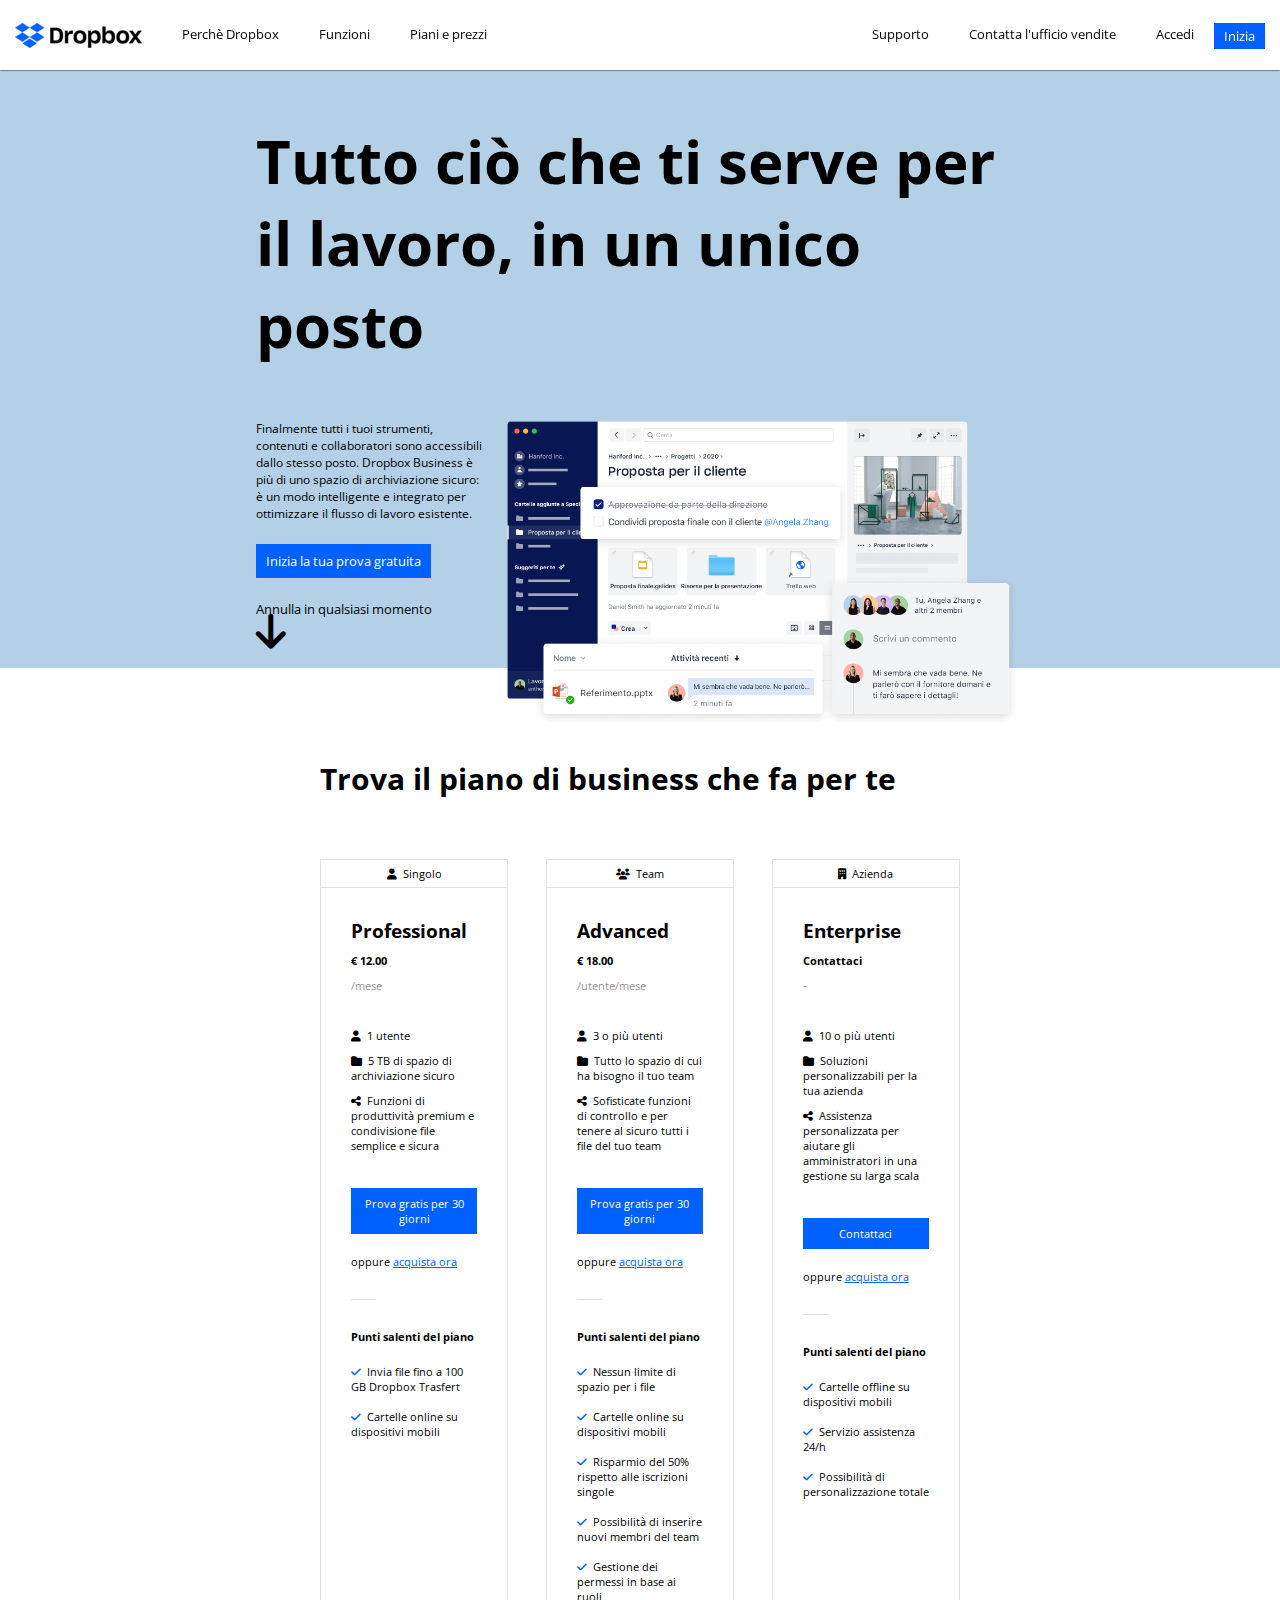
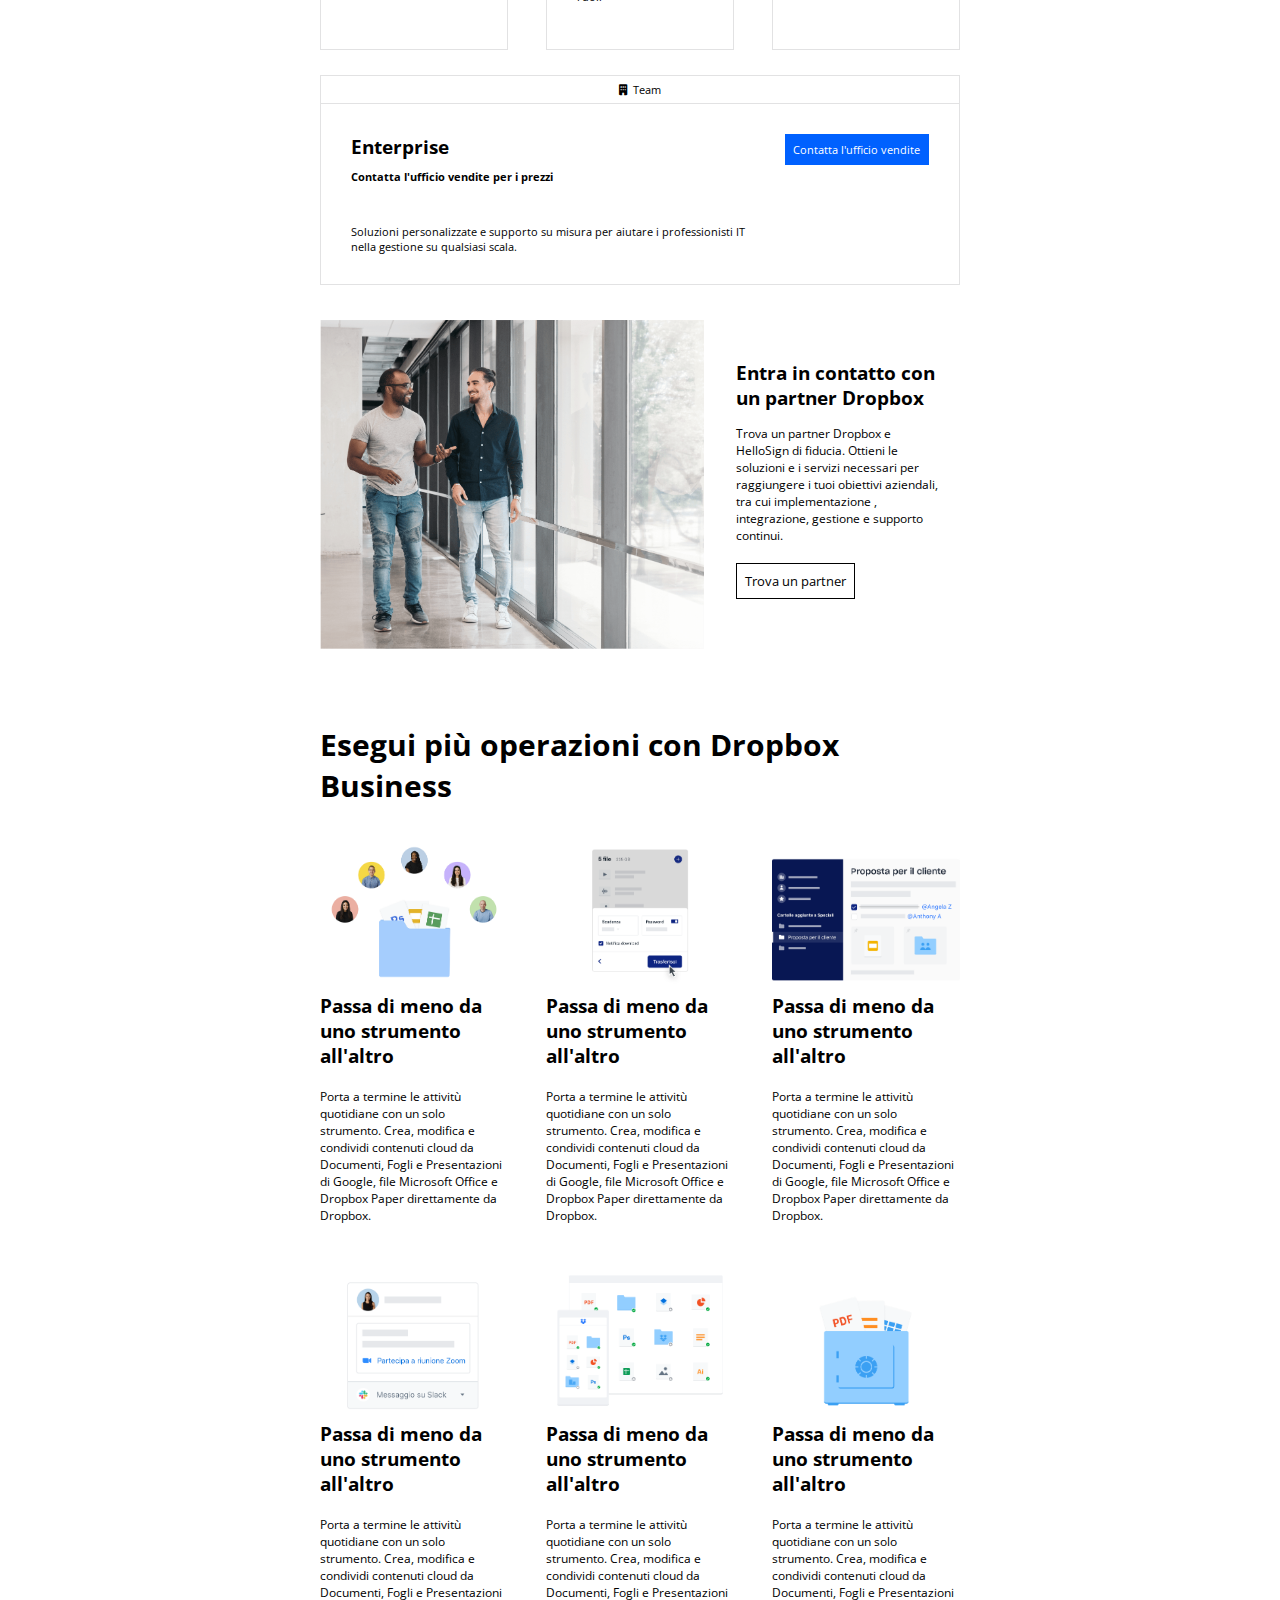
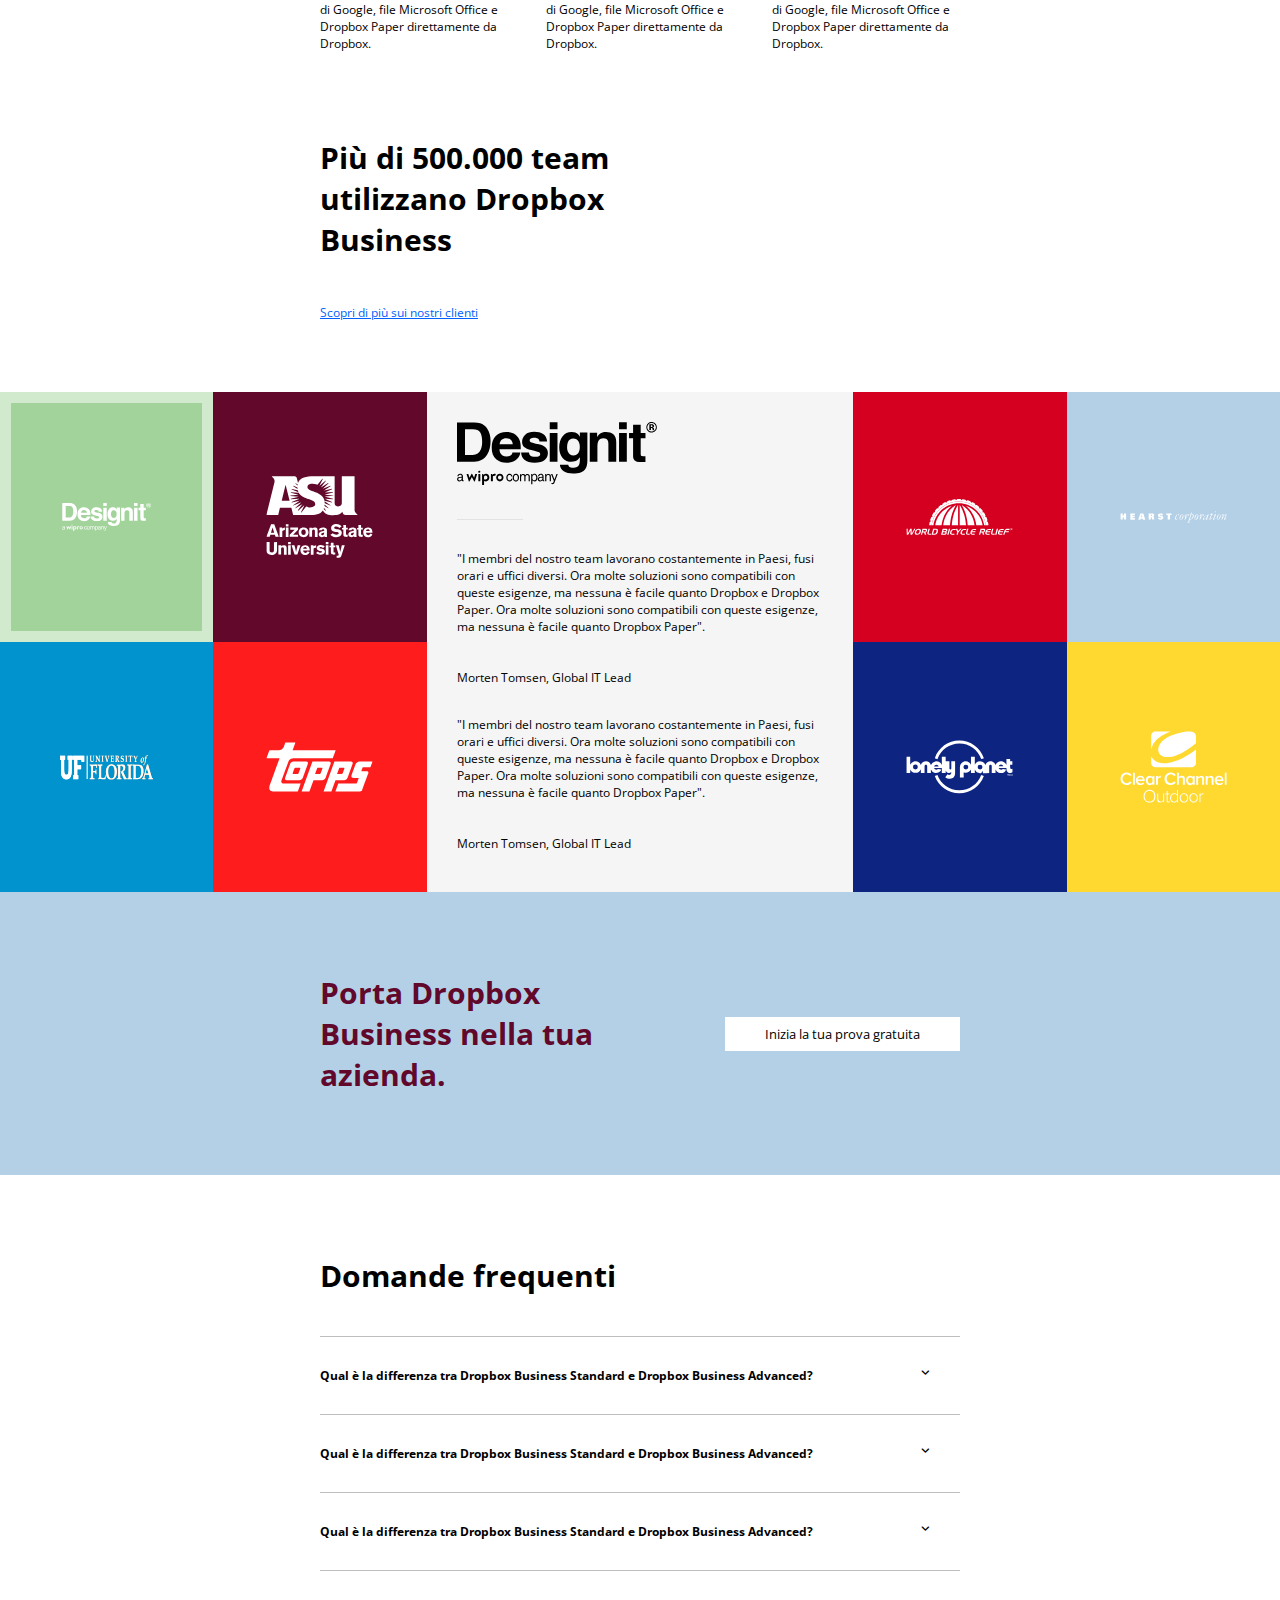
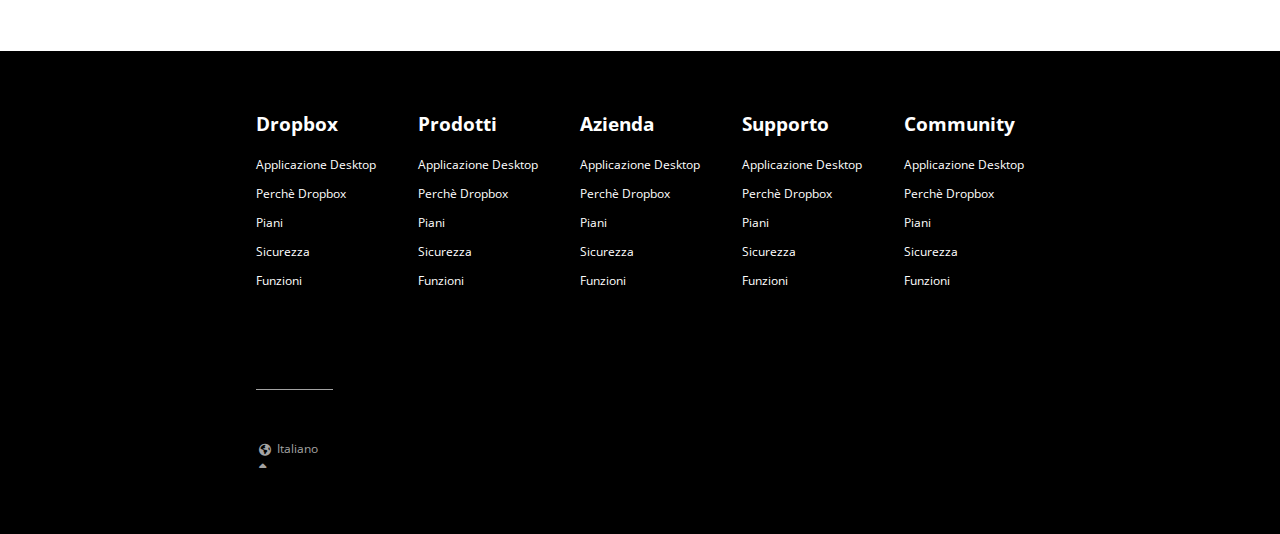
==== index.html @ 639fed8a "completed footer" ====
<!DOCTYPE html>
<html lang="en">
<head>
    <meta charset="UTF-8">
    <meta http-equiv="X-UA-Compatible" content="IE=edge">
    <meta name="viewport" content="width=device-width, initial-scale=1.0">
    <link href="https://fonts.googleapis.com/css2?family=Open+Sans:ital,wght@0,300;0,400;0,500;0,600;0,700;0,800;1,300;1,400;1,500;1,600;1,700;1,800&display=swap" rel="stylesheet">
    <link rel="stylesheet" href="https://cdnjs.cloudflare.com/ajax/libs/font-awesome/6.2.0/css/all.min.css">
    <link rel="stylesheet" href="css/style.css">
    <title>Dropbox</title>
</head>
<body>
    <!-- Header -->
    <header>
        <!-- Nav -->
        <nav class="navbar">
            <!-- Parte sinistra nav -->
            <ul class="nav-left">
                <li>
                    <!-- Logo -->
                    <a href="#">
                        <img src="img/logo-small.png" alt="logo dropbox">
                    </a>
                </li>
                <li>
                    <a href="#">Perch&egrave; Dropbox</a>
                </li>
                <li>
                    <a href="#">Funzioni</a>
                </li>
                <li>
                    <a href="#">Piani e prezzi</a>
                </li>
            </ul>

            <!-- Parte destra nav -->
            <ul class="nav-right">
                <li>
                    <a href="#">Supporto</a>
                </li>
                <li>
                    <a href="#">Contatta l'ufficio vendite</a>
                </li>
                <li>
                    <a href="#">Accedi</a>
                </li>
                <li>
                    <a href="#" class="button">Inizia</a>
                </li>

            </ul>
        </nav>
        <!-- Parte centrale header -->
        <div class="container">

            <div class="title-header">
                <h1>
                    Tutto ci&ograve; che ti serve per il lavoro, in un unico posto
                </h1>
            </div>
        
            <div class="text-header">

                <p>
                    Finalmente tutti i tuoi strumenti, contenuti e collaboratori sono accessibili dallo stesso posto. Dropbox Business &egrave; pi&ugrave; di uno spazio di archiviazione sicuro: &egrave; un modo intelligente e integrato per ottimizzare il flusso di lavoro esistente.
                </p>

                
                <div class="link-header">
                    <a class="button" href="#">
                        Inizia la tua prova gratuita
                    </a>
                </div>

                <div class="link-header">
                    <a class="cancel-button" href="#">
                        Annulla in qualsiasi momento
                    </a>
                </div>
                

                <a class="arrow-header" href="#">
                    <i class="fa-solid fa-arrow-down"></i>
                </a>

            </div>
    
            <div class="img-header">
                <img src="img/jumbo.png" alt="immagine header">
            </div>

        </div>
        
    </header>

    <!-- Main -->
    <main>
        <div class="container2">
            <!-- Inizio sezione -->
            <section class="payment-section">
                <!-- Titolo sezione -->
                <div class="title-section">
                    <h2>
                        Trova il piano di business che fa per te
                    </h2>

                    <!-- Bottoni -->
                    <!-- <span class="check-button"></span> <span>Fatturazione mensile</span>
                    <span class="check-button"></span> <span>Fatturazione annuale</span> -->

                </div>

                <!-- Inizio contenuto card -->
                <div class="content-section">
                    
                    <!-- Prima card -->
                    <div class="card-section">
                        <!-- Nome card -->      
                        <div class="name-card">
                            <i class="fa-solid fa-user"></i> Singolo
                        </div>

                        <!-- Contenuto card -->
                        <div class="content-card">
                            <!-- Titolo -->
                            <h3>
                                Professional
                            </h3>

                            <!-- Inizio lista -->
                            <ul class="list-card">
                                <li class="info-bold">&euro; 12.00</li>

                                <li class="info-duration">/mese</li>
                            
                                <li><i class="fa-solid fa-user"></i> 1 utente</li>

                                <li><i class="fa-solid fa-folder"></i> 5 TB di spazio di archiviazione sicuro</li>

                                <li class="info-share"><i class="fa-solid fa-share-nodes"></i> Funzioni di produttivit&agrave; premium e condivisione file semplice e sicura</li>
                        
                                <li><a class="button" href="#">Prova gratis per 30 giorni</a></li>

                                <li class="info-link">oppure <a href="#">acquista ora</a></li>
                                
                            </ul>

                            <div class="sep"></div>

                            <h6>
                                Punti salenti del piano
                            </h6>

                            <!-- Inizio lista -->
                            <ul class="list-card">
                                <li>
                                    <i class="fa-sharp fa-solid fa-check"></i> Invia file fino a 100 GB Dropbox Trasfert
                                </li>

                                <li>
                                    <i class="fa-sharp fa-solid fa-check"></i> Cartelle online su dispositivi mobili
                                </li>
                            </ul>

                        </div>
                    </div>

                    <!-- Seconda card -->
                    <div class="card-section">
                        <!-- Nome card -->      
                        <div class="name-card">
                            <i class="fa-solid fa-users"></i> Team
                        </div>

                        <!-- Contenuto card -->
                        <div class="content-card">
                            <!-- Titolo -->
                            <h3>
                                Advanced
                            </h3>

                            <!-- Inizio lista -->
                            <ul class="list-card">
                                <li class="info-bold">&euro; 18.00</li>

                                <li class="info-duration">/utente/mese</li>
                            
                                <li><i class="fa-solid fa-user"></i> 3 o pi&ugrave; utenti</li>

                                <li><i class="fa-solid fa-folder"></i> Tutto lo spazio di cui ha bisogno il tuo team</li>

                                <li class="info-share"><i class="fa-solid fa-share-nodes"></i> Sofisticate funzioni di controllo e per tenere al sicuro tutti i file del tuo team</li>
                        
                                <li><a class="button" href="#">Prova gratis per 30 giorni</a></li>

                                <li class="info-link">oppure <a href="#">acquista ora</a></li>
                                
                            </ul>

                            <div class="sep"></div>

                            <h6>
                                Punti salenti del piano
                            </h6>

                            <!-- Inizio lista -->
                            <ul class="list-card">
                                <li>
                                    <i class="fa-sharp fa-solid fa-check"></i> Nessun limite di spazio per i file
                                </li>

                                <li>
                                    <i class="fa-sharp fa-solid fa-check"></i> Cartelle online su dispositivi mobili
                                </li>

                                <li>
                                    <i class="fa-sharp fa-solid fa-check"></i> Risparmio del 50&percnt; rispetto alle iscrizioni singole
                                </li>

                                <li>
                                    <i class="fa-sharp fa-solid fa-check"></i> Possibilit&agrave; di inserire nuovi membri del team
                                </li>

                                <li>
                                    <i class="fa-sharp fa-solid fa-check"></i> Gestione dei permessi in base ai ruoli
                                </li>
                            </ul>

                        </div>
                    </div>

                    <!-- Terza card -->
                    <div class="card-section">
                        <!-- Nome card -->      
                        <div class="name-card">
                            <i class="fa-solid fa-building"></i> Azienda
                        </div>

                        <!-- Contenuto card -->
                        <div class="content-card">
                            <!-- Titolo -->
                            <h3>
                                Enterprise
                            </h3>

                            <!-- Inizio lista -->
                            <ul class="list-card">
                                <li class="info-bold">Contattaci</li>

                                <li class="info-duration">-</li>
                            
                                <li><i class="fa-solid fa-user"></i> 10 o pi&ugrave; utenti</li>

                                <li><i class="fa-solid fa-folder"></i> Soluzioni personalizzabili per la tua azienda</li>

                                <li class="info-share"><i class="fa-solid fa-share-nodes"></i> Assistenza personalizzata per aiutare gli amministratori in una gestione su larga scala</li>
                        
                                <li><a class="button" href="#">Contattaci</a></li>

                                <li class="info-link">oppure <a href="#">acquista ora</a></li>
                                
                            </ul>

                            <div class="sep"></div>

                            <h6>
                                Punti salenti del piano
                            </h6>

                            <!-- Inizio lista -->
                            <ul class="list-card">

                                <li>
                                    <i class="fa-sharp fa-solid fa-check"></i> Cartelle offline su dispositivi mobili
                                </li>

                                <li>
                                    <i class="fa-sharp fa-solid fa-check"></i> Servizio assistenza 24/h
                                </li>

                                <li>
                                    <i class="fa-sharp fa-solid fa-check"></i> Possibilit&agrave; di personalizzazione totale
                                </li>
                                

                            </ul>

                        </div>
                    </div>

                    <!-- Quarta card -->
                    <div class="card-section">
                        <!-- Nome card -->      
                        <div class="name-card">
                            <i class="fa-solid fa-building"></i> Team
                        </div>

                        <!-- Contenuto card -->
                        <div class="content-card flex">
                            <div class="last-card-info">

                                <!-- Titolo -->
                                <h3>
                                    Enterprise
                                </h3>

                                <ul class="list-card">
                                    <li class="info-bold">Contatta l'ufficio vendite per i prezzi</li>
                                
                                    <li>Soluzioni personalizzate e supporto su misura per aiutare i professionisti IT nella gestione su qualsiasi scala.</li>
                                </ul>

                            </div>

                            <div class="last-card-button">
                                <a class="button" href="#">Contatta l'ufficio vendite</a>
                            </div>

                        </div>
                    </div>

                </div>
            </section>

            <!-- Inizio sezione -->
            <section class="partner-section">
                <!-- Parte sinistra immagine -->
                <div class="img-section">

                    <img src="img/partner.png" alt="immagine partnership">

                </div>

                <!-- Parte destra testo -->
                <div class="text-section">

                    <h3>
                        Entra in contatto con un partner Dropbox
                    </h3>

                    <p>
                        Trova un partner Dropbox e HelloSign di fiducia. Ottieni le soluzioni e i servizi necessari per raggiungere i tuoi obiettivi aziendali, tra cui implementazione , integrazione, gestione e supporto continui.
                    </p>

                    <a class="button white" href="#">Trova un partner</a>
    
                </div>

            </section>

            <!-- Inizio sezione -->
            <section class="business-section">
                <div class="title-section">
                    <h2>
                        Esegui pi&ugrave; operazioni con Dropbox Business
                    </h2>
                </div>
    
                <div class="content-section">
                    <div class="card-section">
                        <img src="img/business-feature-switching-tools.png" alt="immagine business">

                        <h3>
                            Passa di meno da uno strumento all'altro
                        </h3>

                        <p>
                            Porta a termine le attivit&ugrave; quotidiane con un solo strumento. Crea, modifica e condividi contenuti cloud da Documenti, Fogli e Presentazioni di Google, file Microsoft Office e Dropbox Paper direttamente da Dropbox.
                        </p>
                    </div>

                    <div class="card-section">
                        <img src="img/business-feature-send-files-it.png" alt="immagine business">

                        <h3>
                            Passa di meno da uno strumento all'altro
                        </h3>

                        <p>
                            Porta a termine le attivit&ugrave; quotidiane con un solo strumento. Crea, modifica e condividi contenuti cloud da Documenti, Fogli e Presentazioni di Google, file Microsoft Office e Dropbox Paper direttamente da Dropbox.
                        </p>
                    </div>

                    <div class="card-section">
                        <img src="img/business-feature-coordinate-it.png" alt="immagine business">

                        <h3>
                            Passa di meno da uno strumento all'altro
                        </h3>

                        <p>
                            Porta a termine le attivit&ugrave; quotidiane con un solo strumento. Crea, modifica e condividi contenuti cloud da Documenti, Fogli e Presentazioni di Google, file Microsoft Office e Dropbox Paper direttamente da Dropbox.
                        </p>
                    </div>

                    <div class="card-section">
                        <img src="img/business-feature-integrations-it.png" alt="immagine business">

                        <h3>
                            Passa di meno da uno strumento all'altro
                        </h3>

                        <p>
                            Porta a termine le attivit&ugrave; quotidiane con un solo strumento. Crea, modifica e condividi contenuti cloud da Documenti, Fogli e Presentazioni di Google, file Microsoft Office e Dropbox Paper direttamente da Dropbox.
                        </p>
                    </div>

                    <div class="card-section">
                        <img src="img/business-feature-multi-device.png" alt="immagine business">

                        <h3>
                            Passa di meno da uno strumento all'altro
                        </h3>

                        <p>
                            Porta a termine le attivit&ugrave; quotidiane con un solo strumento. Crea, modifica e condividi contenuti cloud da Documenti, Fogli e Presentazioni di Google, file Microsoft Office e Dropbox Paper direttamente da Dropbox.
                        </p>
                    </div>

                    <div class="card-section">
                        <img src="img/business-feature-security.png" alt="immagine business">

                        <h3>
                            Passa di meno da uno strumento all'altro
                        </h3>

                        <p>
                            Porta a termine le attivit&ugrave; quotidiane con un solo strumento. Crea, modifica e condividi contenuti cloud da Documenti, Fogli e Presentazioni di Google, file Microsoft Office e Dropbox Paper direttamente da Dropbox.
                        </p>
                    </div>

                </div>

            </section>

            <!-- Inizio sezione -->
            <section class="client-section">
                <div class="title-section">
                    <h2>
                        Pi&ugrave; di 500.000 team utilizzano Dropbox Business
                    </h2>
                    
                </div>

                <div class="info-link">
                    <a href="#">Scopri di pi&ugrave; sui nostri clienti</a>
                </div>
                

            </section>

        </div>

        <!-- Inizio sezione -->
        <section class="brand-section">
            <div class="left-section">

                <div class="square designit">

                    <img src="img/designit.svg" alt="immagine design it">

                </div>

                <div class="square arizona">

                    <img src="img/arizona_state_university.svg" alt="immagine arizona university">
                    
                </div>

                <div class="square florida">

                    <img src="img/university_of_florida.svg" alt="immagine florida university">
                    
                </div>

                <div class="square topps">

                    <img src="img/topps.svg" alt="immagine topps">
                    
                </div>

            </div>

            <div class="center-section">

                <div class="overflow-section">

                    <img src="img/designit.svg" alt="immagine design it">

                    <div class="sep"></div>

                    <p>
                        "I membri del nostro team lavorano costantemente in Paesi, fusi orari e uffici diversi. Ora molte soluzioni sono compatibili con queste esigenze, ma nessuna &egrave; facile quanto Dropbox e Dropbox Paper. Ora molte soluzioni sono compatibili con queste esigenze, ma nessuna &egrave; facile quanto Dropbox Paper". 
                        <br><br><br>
                        Morten Tomsen, Global IT Lead
                    </p>

                    <p>
                        "I membri del nostro team lavorano costantemente in Paesi, fusi orari e uffici diversi. Ora molte soluzioni sono compatibili con queste esigenze, ma nessuna &egrave; facile quanto Dropbox e Dropbox Paper. Ora molte soluzioni sono compatibili con queste esigenze, ma nessuna &egrave; facile quanto Dropbox Paper". 
                        <br><br><br>
                        Morten Tomsen, Global IT Lead
                    </p>

                    <p>
                        "I membri del nostro team lavorano costantemente in Paesi, fusi orari e uffici diversi. Ora molte soluzioni sono compatibili con queste esigenze, ma nessuna &egrave; facile quanto Dropbox e Dropbox Paper. Ora molte soluzioni sono compatibili con queste esigenze, ma nessuna &egrave; facile quanto Dropbox Paper". 
                        <br><br><br>
                        Morten Tomsen, Global IT Lead
                    </p>

                </div>

            </div>

            <div class="right-section">

                <div class="square wbr">
                    <img src="img/world_bicycle_relief.svg" alt="immagine world bicycle relief">
                </div>

                <div class="square hearst">
                    <img src="img/hearst_corp.svg" alt="immagine hearst corp">
                </div>
                
                <div class="square lonely-planet">
                    <img src="img/lonely_planet.svg" alt="immagine lonely planet">
                </div>

                <div class="square clear-channel">
                    <img src="img/clear_channel.svg" alt="immagine clear channel">
                </div>

            </div>

        </section>

        <section class="title-button-section">

            <div class="container2">

                <div class="title-section">
                    <h2>
                        Porta Dropbox Business nella tua azienda.
                    </h2>
                </div>

                <div class="button-section">
                    <a class="button white" href="#">Inizia la tua prova gratuita</a>
                </div>

            </div>

        </section>

        <div class="container2">

            <!-- Inizio sezione -->
            <section class="faq-section">
                <div class="title-section">
                    <h2>
                        Domande frequenti
                    </h2>
                </div>

                <ul class="list-faq">
                    <li>
                        Qual &egrave; la differenza tra Dropbox Business Standard e Dropbox Business Advanced? 
                        <i class="fa-sharp fa-solid fa-angle-down"></i>
                    </li>
                    <li>
                        Qual &egrave; la differenza tra Dropbox Business Standard e Dropbox Business Advanced?
                        <i class="fa-sharp fa-solid fa-angle-down"></i>
                    </li>
                    <li>
                        Qual &egrave; la differenza tra Dropbox Business Standard e Dropbox Business Advanced?
                        <i class="fa-sharp fa-solid fa-angle-down"></i>
                    </li>
                </ul>
            </section>
        </div>

    </main>

    <!-- Footer -->
    <footer>
        <div class="container">
            <!-- Parte sopra footer -->
            <div class="top-footer">
                <!-- Inizio liste con link -->
                <div class="list-footer">
                    <h3>
                        Dropbox
                    </h3>

                    <ul>
                    <li>
                        <a href="#">
                            Applicazione Desktop
                        </a>
                    </li>
                    <li>
                        <a href="#">
                            Perch&egrave; Dropbox
                        </a>
                    </li>
                    <li>
                        <a href="#">
                            Piani
                        </a>
                    </li>
                    <li>
                        <a href="#">
                            Sicurezza
                        </a>
                    </li>
                    <li>
                        <a href="#">
                            Funzioni
                        </a>
                    </li>
                    </ul>
                </div>

                <div class="list-footer">
                    <h3>
                        Prodotti
                    </h3>
                    
                    <ul>
                    <li>
                        <a href="#">
                            Applicazione Desktop
                        </a>
                    </li>
                    <li>
                        <a href="#">
                            Perch&egrave; Dropbox
                        </a>
                    </li>
                    <li>
                        <a href="#">
                            Piani
                        </a>
                    </li>
                    <li>
                        <a href="#">
                            Sicurezza
                        </a>
                    </li>
                    <li>
                        <a href="#">
                            Funzioni
                        </a>
                    </li>
                    </ul>
                </div>

                <div class="list-footer">
                    <h3>
                        Azienda
                    </h3>
                    
                    <ul>
                    <li>
                        <a href="#">
                            Applicazione Desktop
                        </a>
                    </li>
                    <li>
                        <a href="#">
                            Perch&egrave; Dropbox
                        </a>
                    </li>
                    <li>
                        <a href="#">
                            Piani
                        </a>
                    </li>
                    <li>
                        <a href="#">
                            Sicurezza
                        </a>
                    </li>
                    <li>
                        <a href="#">
                            Funzioni
                        </a>
                    </li>
                    </ul>
                </div>

                <div class="list-footer">
                    <h3>
                        Supporto
                    </h3>
                    
                    <ul>
                    <li>
                        <a href="#">
                            Applicazione Desktop
                        </a>
                    </li>
                    <li>
                        <a href="#">
                            Perch&egrave; Dropbox
                        </a>
                    </li>
                    <li>
                        <a href="#">
                            Piani
                        </a>
                    </li>
                    <li>
                        <a href="#">
                            Sicurezza
                        </a>
                    </li>
                    <li>
                        <a href="#">
                            Funzioni
                        </a>
                    </li>
                    </ul>
                </div>

                <div class="list-footer">
                    <h3>
                        Community
                    </h3>
                    
                    <ul>
                    <li>
                        <a href="#">
                            Applicazione Desktop
                        </a>
                    </li>
                    <li>
                        <a href="#">
                            Perch&egrave; Dropbox
                        </a>
                    </li>
                    <li>
                        <a href="#">
                            Piani
                        </a>
                    </li>
                    <li>
                        <a href="#">
                            Sicurezza
                        </a>
                    </li>
                    <li>
                        <a href="#">
                            Funzioni
                        </a>
                    </li>
                    </ul>
                </div>
    
            </div>

            <!-- Parte sotto footer -->
            <div class="bottom-footer">
                <div class="language-footer">
                    <a href="#">
                        <i class="fa-solid fa-earth-americas"></i> Italiano <i class="fa-solid fa-caret-up"></i>
                    </a>
                </div>
            </div>
        </div>
        

    </footer>
    
</body>
</html>
---- css/style.css ----
* {
    margin: 0;
    padding: 0;
    box-sizing: border-box;
}

body {
    font-family: 'Open Sans', sans-serif;
    color: #000;
}

/* Link */
a {
    text-decoration: none;
}

/* Immagini */
img {
    max-width: 100%;
}



.button.white {
    background-color: #fff;
    border: 1px solid #000;
    color: #000;
    padding: 8px;
}

.button {
    color: #fff;
    font-size: 13px;
}

.navbar .button {
    background-color: #0061ff; 
    padding: 4px 10px;
}

/* Container */
.container {
    width: 60%;
    max-width: 1300px;
    margin: 0 auto;
}

.container2 {
    width: 50%;
    max-width: 1000px;
    margin: 0 auto;
}

/* Header */
header {
    background-color: #B4D0E7;
    padding-top: 70px;
}

/* Nav */
.navbar {
    display: flex;
    justify-content: space-between;
    align-items: center;
    height: 70px;
    background-color: #fff;
    padding: 0 15px;
    position: fixed;
    top: 0;
    left: 0;
    width: 100%;
    z-index: 50;
    box-shadow: 0 0 2px #000;
}

.nav-left li:not(:first-child) a, .nav-right li:not(:last-child) a {
    display: flex;
    align-items: center;
    color: #000;
    font-size: 13px;
    height: 70px;
    padding-bottom: 2px;
}

.nav-left li:not(:first-child) a:hover, .nav-right li:not(:last-child) a:hover {
    padding-bottom: 0;
    border-bottom: 2px solid #000;
}

/* Menu nav */
.nav-left, .nav-right {
    display: flex;
    justify-content: space-between;
    list-style-type: none;
}

.nav-left li img {
    vertical-align: middle;
}

.navbar li {
    flex-basis: content;
    align-self: center;
    width: calc(100% / 4);
    margin-right: 40px;
} 

.nav-left li:last-child, .nav-right li:last-child {
    margin-right: 0;
}

.nav-right li:nth-child(3) {
    margin-right: 20px;
}

header .container {
    display: flex;
    flex-wrap: wrap;
    padding-top: 50px;
}

.container > .title-header {
    width: 100%;
} 

.container > .text-header {
    width: 30%;
}

.container > .img-header {
    width: 70%;
}

.title-header {
    font-size: 30px;
}

.text-header .button {
    background-color: #0061ff; 
    padding: 8px 10px;
}

.text-header {
    position: relative;
    font-size: 12px;
    padding-top: 54px;
}

.text-header .link-header {
    padding-top: 30px;
}

.text-header a:not(.button) {
    color: #000;
}

.text-header .cancel-button {
    font-size: 13px;
}

.arrow-header {
    position: absolute;
    left: 0;
    bottom: 10px;
    font-size: 40px;
}

.img-header img {
    vertical-align: bottom;
}

.img-header {
    position: relative;
    top: 55px;
} 

/* Main */
main {
    padding-top: 90px;
}

.partner-section, .business-section, .client-section {
    padding: 35px 0;
}  

.brand-section {
    padding-top: 35px;
}

.faq-section {
    padding: 80px 0;
}

/* Prima sezione */
.title-section h2 {
    font-size: 30px;
}

.payment-section .card-section:last-child {
    width: 100%;
}

.payment-section h2 {
    padding-bottom: 30px;
}

.payment-section span {
    vertical-align: middle;
    font-size: 10px;
}

.payment-section .check-button + span + .check-button {
    margin-left: 20px;
}

.check-button {
    background: #fff;
    border: 1px solid #d9d9dc;
    padding: 3px 0;
    height: 15px;
    width: 15px; 
    border-radius: 100%; 
    display: inline-block;
}

.check-button:active {
    border: 4px solid #0061ff; 
}

.content-section {
    display: flex;
    justify-content: space-between;
    flex-wrap: wrap;
    gap: 25px;
    padding-top: 30px;
}

.payment-section .card-section {
    border: 1px solid #e2e2e3;
}

.card-section {
    width: calc(100% / 3 - 25px);
}

.card-section i {
    padding-right: 3px;
}

.card-section .content-card {
    padding: 30px;
}

.card-section .name-card {
    border-bottom: 1px solid #e2e2e3;
    text-align: center;
    font-size: 11px;
    padding: 6px 0;
}

.card-section .list-card {
    list-style-type: none;
}

.card-section .info-bold {
    font-weight: bold;
}

.card-section .info-duration {
    color: #979291;
}

.card-section .list-card li {
    font-size: 11px;
} 

.card-section .list-card:first-of-type li:not(.info-link) {
    padding-top: 10px;
}

.card-section .list-card:first-of-type li:nth-of-type(3n+3) {
    padding-top: 35px;
}  

.card-section .info-share {
    min-height: 56px;
}

.card-section .content-card .button {
    background-color: #0061ff; 
    display: block;
    text-align: center;
    font-size: 11px;
    padding: 8px 0;
}

.payment-section .info-link {
    padding-top: 20px;
    padding-bottom: 30px;
    font-size: 11px;
}

.info-link a {
    color: #0061ff;
    text-decoration: underline;
} 

.sep {
    border-top: 1px solid #e2e2e3;
}

.card-section .sep {
    width: 20%;
}

.card-section .list-card:nth-of-type(2) li i {
    color: #0061FF;
}

.card-section .list-card:nth-of-type(2) li {
    padding-bottom: 15px;
}

.card-section h6 {
    padding-top: 30px;
    padding-bottom: 20px;
}

.content-card.flex {
    display: flex;
    justify-content: space-between;
}

.content-card.flex .list-card li:nth-child(2) {
    padding-top: 40px;
}

.content-card.flex .last-card-info {
    width: 70%;
}

.content-card.flex .last-card-button {
    width: 25%;
}

.partner-section {
    display: flex;
    justify-content: space-between;
}

.partner-section .img-section {
    width: 60%;
}

.partner-section .text-section {
    width: 35%;
    padding-right: 15px;
    padding-top: 40px;
}

.partner-section p {
    font-size: 12px;
    padding: 15px 0 25px 0;
}

.business-section p {
    font-size: 12px;
    padding-top: 20px;
}

.business-section .card-section {
    padding-bottom: 15px;
}

.client-section {
    width: 60%;
}

.client-section .info-link {
    padding-top: 40px;
}

.client-section a {
    font-size: 12px;
}

.brand-section {
    display: flex;
}

.brand-section > div {
    width: calc(100% / 3);
}


.left-section, .right-section {
    display: flex;
    flex-wrap: wrap;
}

.square {
    display: flex;
    justify-content: center;
    padding: 40px;
    width: calc(100% / 2);
    height: 250px;
}

.square img {
    filter: invert(100%);
}

.square.florida img {
    transform: scale(.7, .15);
}

.square:not(.florida) img {
    transform: scale(.8);
} 

.square.designit {
    background-color: #a2d39b;
    border: 11px solid #d1e9cd;
}

.square.arizona {
    background-color: #61082b;
}

.square.florida {
    background-color: #0093ce;
}

.square.topps {
    background-color: #ff1c1c;
}

.square.wbr {
    background-color: #d5001f;
}

.square.hearst {
    background-color: #b4d0e7;
}

.square.lonely-planet {
    background-color: #0d2481;
}

.square.clear-channel {
    background-color: #ffd830;
}

.brand-section .title-section {
    width: 100%;
    height: 100px;
}

.center-section {
    background-color: #f5f5f5;
    padding: 30px;
    font-size: 12px;
    overflow: hidden;
    height: 500px;
}

.center-section img {
    width: 200px;
    padding-bottom: 30px;
}

.center-section p {
    padding-top: 30px;
}

.center-section .sep {
    width: 18%;
}

.overflow-section {
    height: 100%;
    overflow-y: auto;
}

.title-button-section {
    background-color: #b4d0e7;
    padding: 80px 0;
}

.title-button-section .title-section {
    width: 50%;
}

.title-button-section h2 {
    color: #61082b;
}

.title-button-section .container2 {
    display: flex;
    justify-content: space-between;
    align-items: center;
}

.title-button-section .button {
    border: 0;
    padding: 8px 40px;
}


.list-faq {
    list-style-type: none;
    padding-top: 40px;
}

.list-faq li {
    display: flex;
    justify-content: space-between;
    border-top: 1px solid #bebebe;
    padding: 30px 0;
    font-size: 12px;
    font-weight: bold;
}

.list-faq li:last-child {
    border-bottom: 1px solid #bebebe;
}

.list-faq li i {
    font-size: 10px;
    padding-right: 30px;
}




/* Footer */
footer {
    background-color: #000;
    /* min-height: 200px; */
    padding: 60px 0;
    color: #fff;
}

footer a {
    color: #fff;
}

.top-footer {
    display: flex;
    justify-content: space-between;
    padding-bottom: 100px;
}

.top-footer h3 {
    padding-bottom: 20px;
}

.list-footer {
    flex-basis: content;
    width: calc(100% / 5);
}

.list-footer ul {
    list-style-type: none;
}

.list-footer li {
    font-size: 12px;
}

.list-footer li:not(:first-child) {
    padding-top: 12px;
}

.bottom-footer {
    padding-top: 50px;
    width: 10%;
    border-top: 1px solid #a3a3a3;
}

.language-footer {
    font-size: 12px;
}

.language-footer a {
    color: #a3a3a3;
}

.language-footer i {
    vertical-align: middle;
    padding: 0 3px;
}
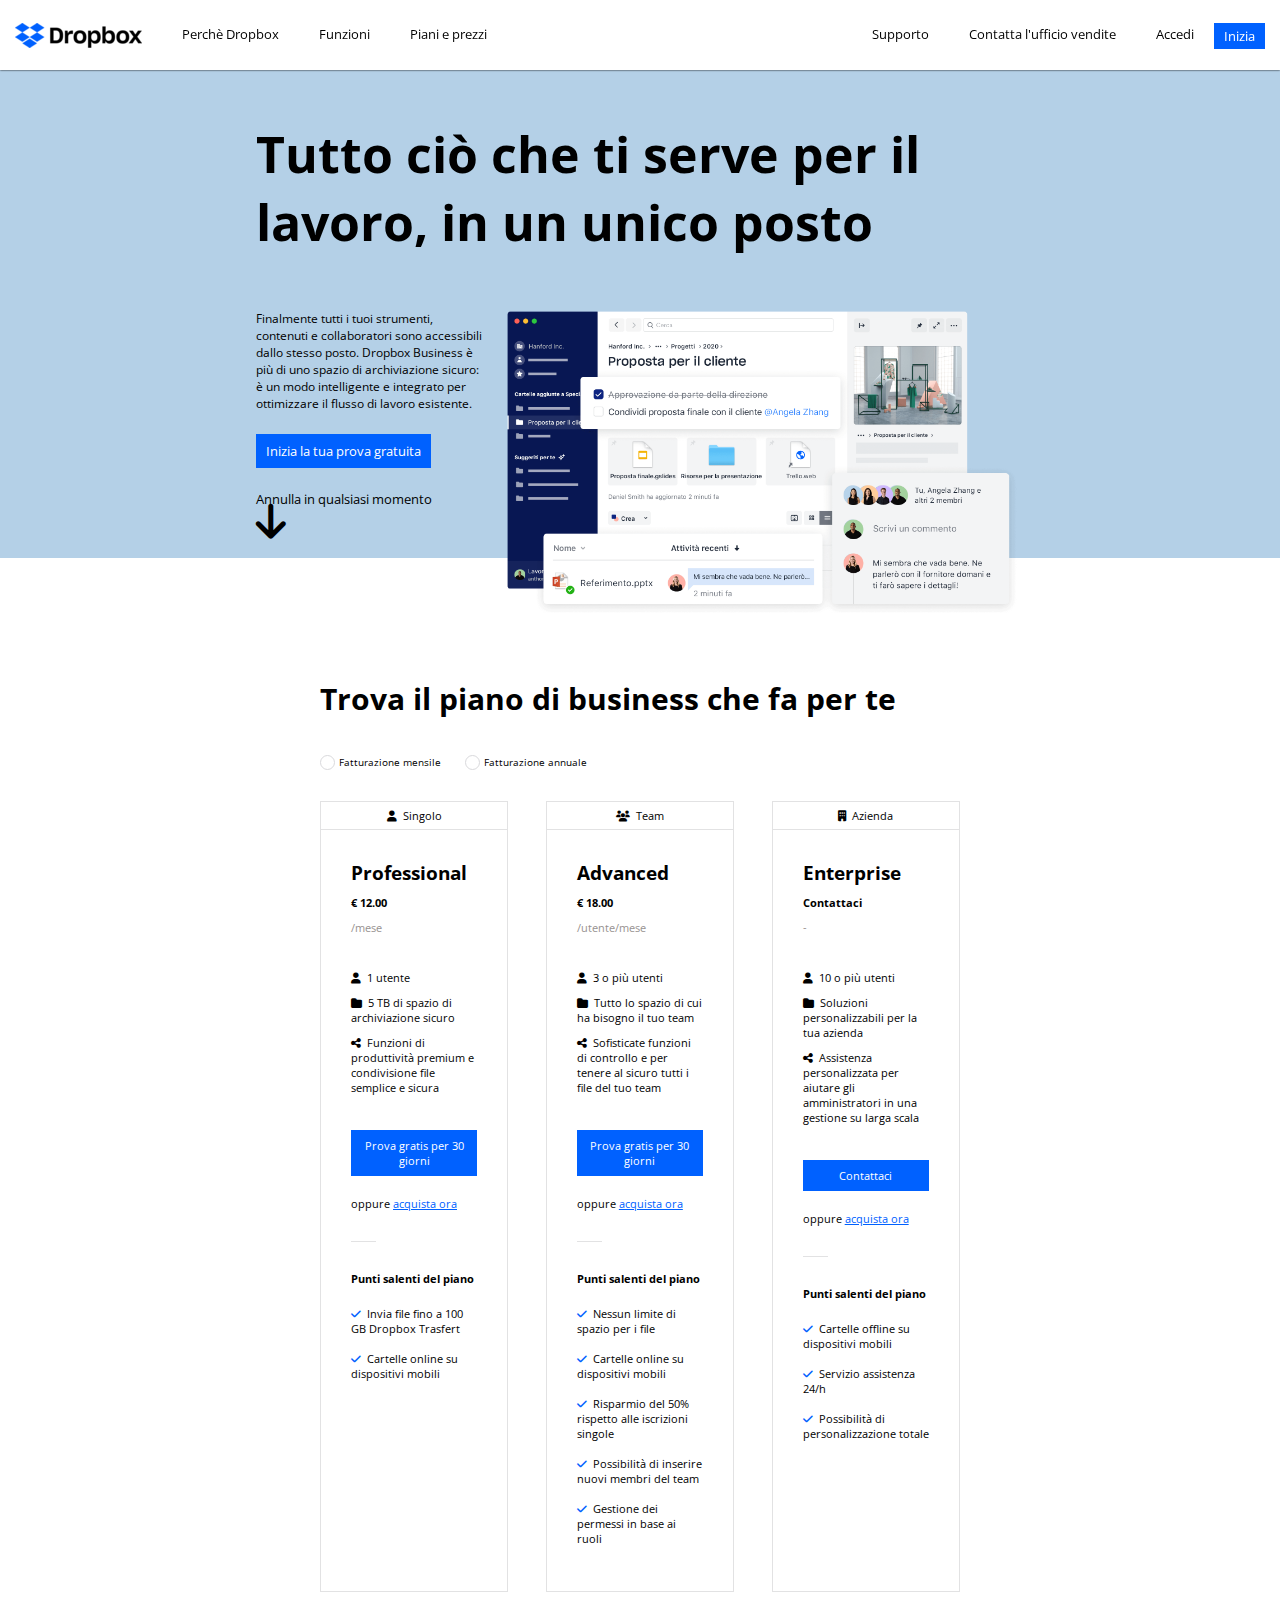
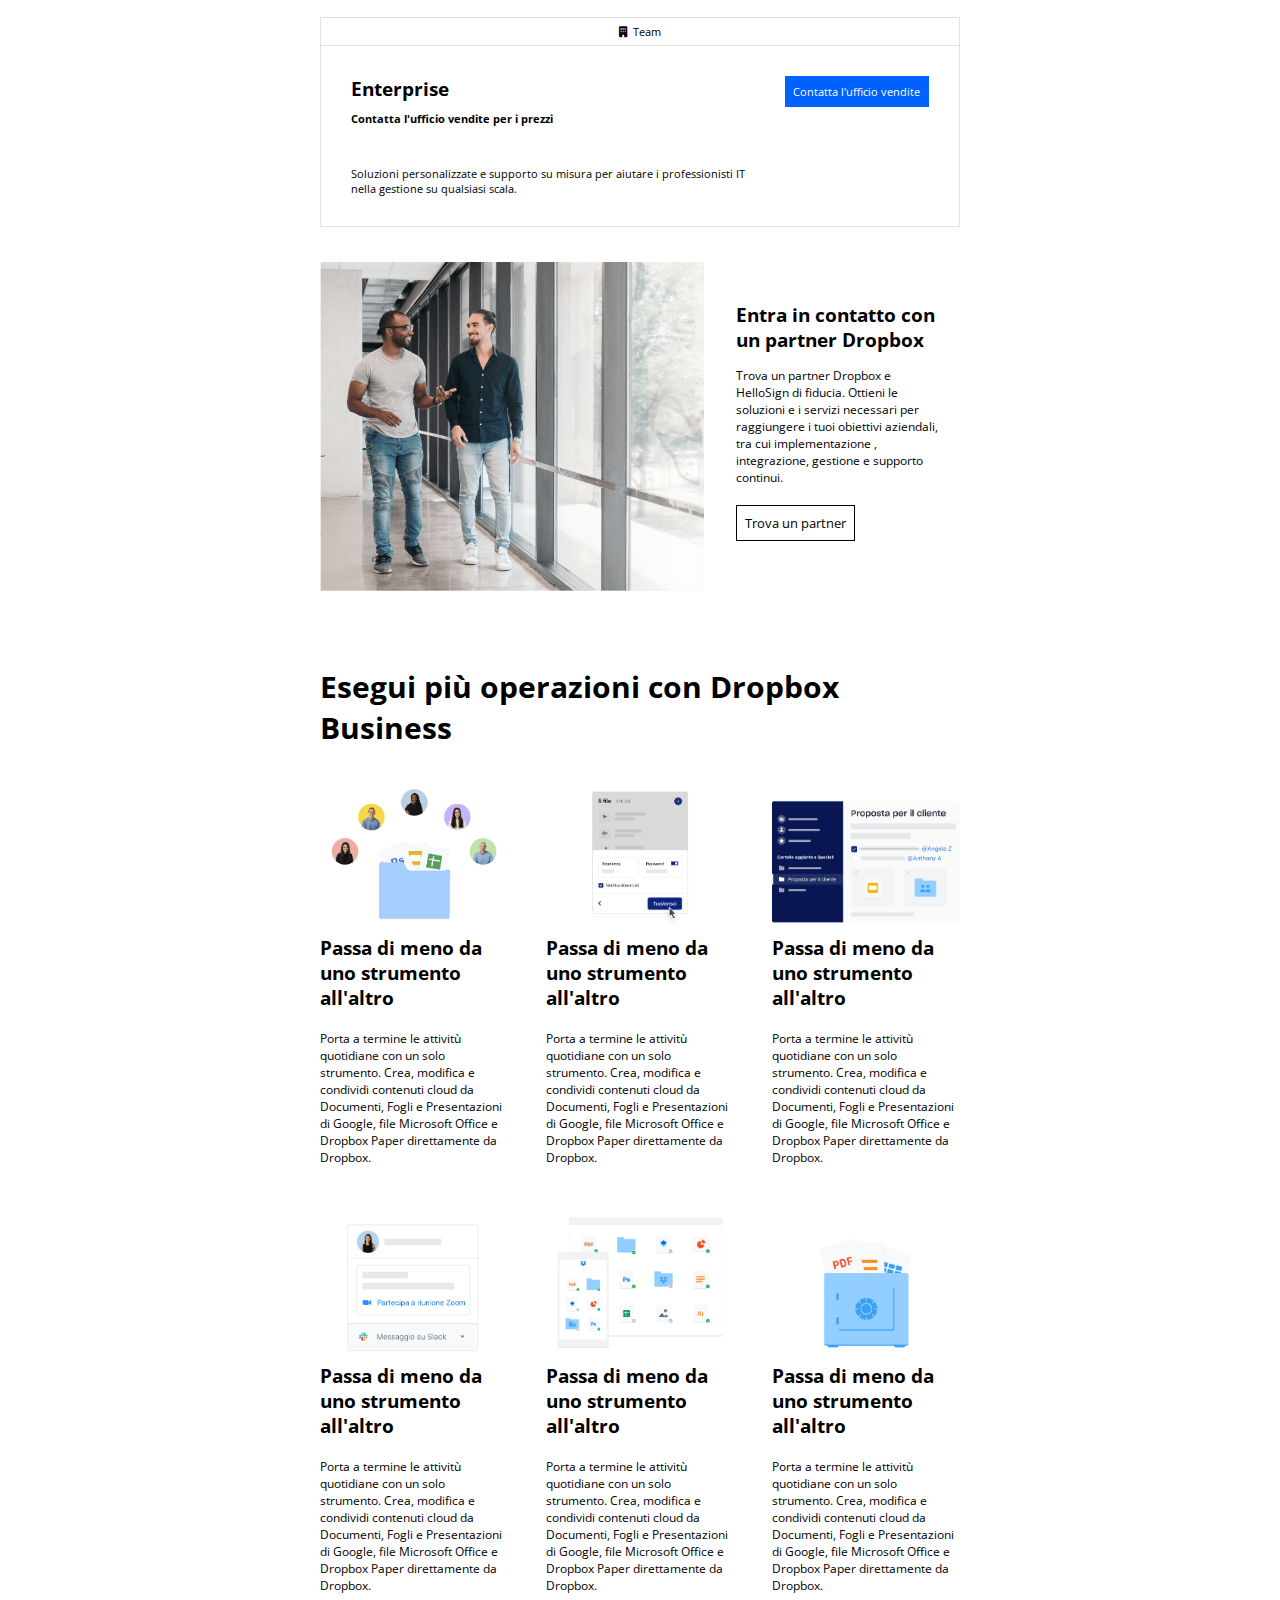
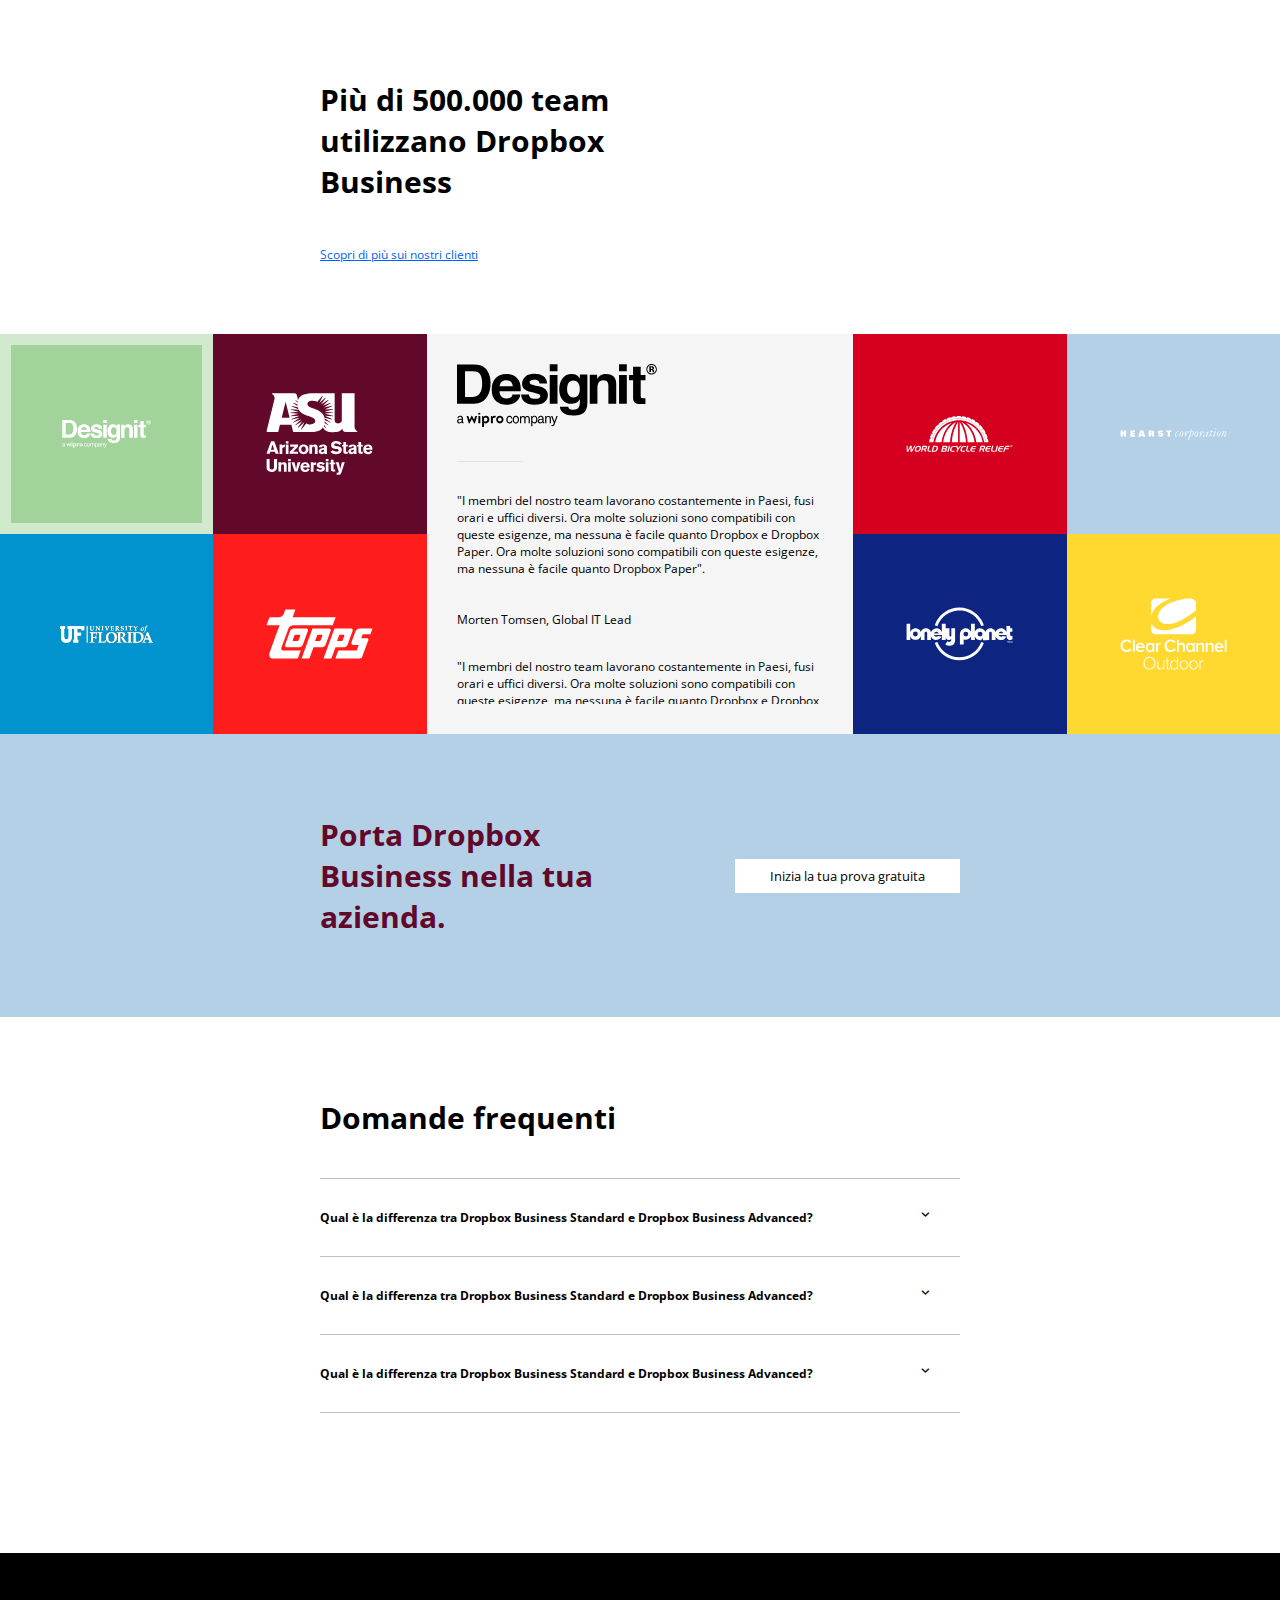
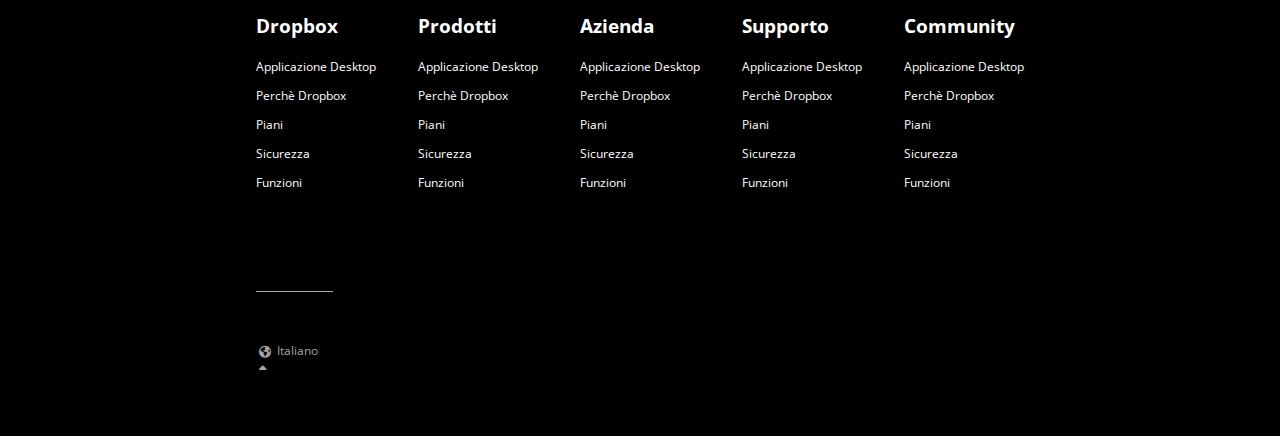
==== commit c8df53c9: "edited html and css" ====
--- a/index.html
+++ b/index.html
@@ -45,7 +45,7 @@
                     <a href="#">Accedi</a>
                 </li>
                 <li>
-                    <a href="#" class="button">Inizia</a>
+                    <a href="#" class="button blue">Inizia</a>
                 </li>
 
             </ul>
@@ -54,20 +54,22 @@
         <div class="container">
 
             <div class="title-header">
+                <!-- Titolo -->
                 <h1>
                     Tutto ci&ograve; che ti serve per il lavoro, in un unico posto
                 </h1>
             </div>
         
+            <!-- Parte sinistra con testo -->
             <div class="text-header">
-
+                <!-- Paragrafo -->
                 <p>
                     Finalmente tutti i tuoi strumenti, contenuti e collaboratori sono accessibili dallo stesso posto. Dropbox Business &egrave; pi&ugrave; di uno spazio di archiviazione sicuro: &egrave; un modo intelligente e integrato per ottimizzare il flusso di lavoro esistente.
                 </p>
-
-                
+            
+                <!-- Parte con bottoni -->
                 <div class="link-header">
-                    <a class="button" href="#">
+                    <a class="button blue" href="#">
                         Inizia la tua prova gratuita
                     </a>
                 </div>
@@ -78,13 +80,14 @@
                     </a>
                 </div>
                 
-
+                <!-- Freccia -->
                 <a class="arrow-header" href="#">
                     <i class="fa-solid fa-arrow-down"></i>
                 </a>
 
             </div>
     
+            <!-- Parte destra con immagine -->
             <div class="img-header">
                 <img src="img/jumbo.png" alt="immagine header">
             </div>
@@ -105,8 +108,9 @@
                     </h2>
 
                     <!-- Bottoni -->
-                    <!-- <span class="check-button"></span> <span>Fatturazione mensile</span>
-                    <span class="check-button"></span> <span>Fatturazione annuale</span> -->
+                    <span class="check-button"></span> <span>Fatturazione mensile</span>
+
+                    <span class="check-button"></span> <span>Fatturazione annuale</span>
 
                 </div>
 
@@ -137,16 +141,20 @@
 
                                 <li><i class="fa-solid fa-folder"></i> 5 TB di spazio di archiviazione sicuro</li>
 
-                                <li class="info-share"><i class="fa-solid fa-share-nodes"></i> Funzioni di produttivit&agrave; premium e condivisione file semplice e sicura</li>
+                                <li class="info-share">
+                                    <i class="fa-solid fa-share-nodes"></i> Funzioni di produttivit&agrave; premium e condivisione file semplice e sicura
+                                </li>
                         
-                                <li><a class="button" href="#">Prova gratis per 30 giorni</a></li>
+                                <li><a class="button blue" href="#">Prova gratis per 30 giorni</a></li>
 
                                 <li class="info-link">oppure <a href="#">acquista ora</a></li>
                                 
                             </ul>
 
+                            <!-- Separatore -->
                             <div class="sep"></div>
 
+                            <!-- Titolo secondario -->
                             <h6>
                                 Punti salenti del piano
                             </h6>
@@ -191,14 +199,16 @@
 
                                 <li class="info-share"><i class="fa-solid fa-share-nodes"></i> Sofisticate funzioni di controllo e per tenere al sicuro tutti i file del tuo team</li>
                         
-                                <li><a class="button" href="#">Prova gratis per 30 giorni</a></li>
+                                <li><a class="button blue" href="#">Prova gratis per 30 giorni</a></li>
 
                                 <li class="info-link">oppure <a href="#">acquista ora</a></li>
                                 
                             </ul>
 
+                            <!-- Separatore -->
                             <div class="sep"></div>
 
+                            <!-- Titolo secondario -->
                             <h6>
                                 Punti salenti del piano
                             </h6>
@@ -253,16 +263,20 @@
 
                                 <li><i class="fa-solid fa-folder"></i> Soluzioni personalizzabili per la tua azienda</li>
 
-                                <li class="info-share"><i class="fa-solid fa-share-nodes"></i> Assistenza personalizzata per aiutare gli amministratori in una gestione su larga scala</li>
+                                <li class="info-share">
+                                    <i class="fa-solid fa-share-nodes"></i> Assistenza personalizzata per aiutare gli amministratori in una gestione su larga scala
+                                </li>
                         
-                                <li><a class="button" href="#">Contattaci</a></li>
+                                <li><a class="button blue" href="#">Contattaci</a></li>
 
                                 <li class="info-link">oppure <a href="#">acquista ora</a></li>
                                 
                             </ul>
 
+                            <!-- Separatore -->
                             <div class="sep"></div>
 
+                            <!-- Titolo secondario -->
                             <h6>
                                 Punti salenti del piano
                             </h6>
@@ -304,6 +318,7 @@
                                     Enterprise
                                 </h3>
 
+                                <!-- Inizio lista -->
                                 <ul class="list-card">
                                     <li class="info-bold">Contatta l'ufficio vendite per i prezzi</li>
                                 
@@ -312,8 +327,9 @@
 
                             </div>
 
+                            <!-- Parte destra con bottone -->
                             <div class="last-card-button">
-                                <a class="button" href="#">Contatta l'ufficio vendite</a>
+                                <a class="button blue" href="#">Contatta l'ufficio vendite</a>
                             </div>
 
                         </div>
@@ -333,15 +349,17 @@
 
                 <!-- Parte destra testo -->
                 <div class="text-section">
-
+                    <!-- Titolo -->
                     <h3>
                         Entra in contatto con un partner Dropbox
                     </h3>
 
+                    <!-- Paragrafo -->
                     <p>
                         Trova un partner Dropbox e HelloSign di fiducia. Ottieni le soluzioni e i servizi necessari per raggiungere i tuoi obiettivi aziendali, tra cui implementazione , integrazione, gestione e supporto continui.
                     </p>
 
+                    <!-- Bottone -->
                     <a class="button white" href="#">Trova un partner</a>
     
                 </div>
@@ -351,79 +369,99 @@
             <!-- Inizio sezione -->
             <section class="business-section">
                 <div class="title-section">
+                    <!-- Titolo -->
                     <h2>
                         Esegui pi&ugrave; operazioni con Dropbox Business
                     </h2>
                 </div>
     
                 <div class="content-section">
-                    <div class="card-section">
+                    <!-- Inizio card -->
+                    <div class="card-section">
+                        <!-- Immagine -->
                         <img src="img/business-feature-switching-tools.png" alt="immagine business">
 
+                        <!-- Titolo -->
                         <h3>
                             Passa di meno da uno strumento all'altro
                         </h3>
 
+                        <!-- Paragrafo -->
                         <p>
                             Porta a termine le attivit&ugrave; quotidiane con un solo strumento. Crea, modifica e condividi contenuti cloud da Documenti, Fogli e Presentazioni di Google, file Microsoft Office e Dropbox Paper direttamente da Dropbox.
                         </p>
                     </div>
 
                     <div class="card-section">
+                        <!-- Immagine -->
                         <img src="img/business-feature-send-files-it.png" alt="immagine business">
 
+                        <!-- Titolo -->
                         <h3>
                             Passa di meno da uno strumento all'altro
                         </h3>
 
+                        <!-- Paragrafo -->
                         <p>
                             Porta a termine le attivit&ugrave; quotidiane con un solo strumento. Crea, modifica e condividi contenuti cloud da Documenti, Fogli e Presentazioni di Google, file Microsoft Office e Dropbox Paper direttamente da Dropbox.
                         </p>
                     </div>
 
                     <div class="card-section">
+                        <!-- Immagine -->
                         <img src="img/business-feature-coordinate-it.png" alt="immagine business">
 
+                        <!-- Titolo -->
                         <h3>
                             Passa di meno da uno strumento all'altro
                         </h3>
 
+                        <!-- Paragrafo -->
                         <p>
                             Porta a termine le attivit&ugrave; quotidiane con un solo strumento. Crea, modifica e condividi contenuti cloud da Documenti, Fogli e Presentazioni di Google, file Microsoft Office e Dropbox Paper direttamente da Dropbox.
                         </p>
                     </div>
 
                     <div class="card-section">
+                        <!-- Immagine -->
                         <img src="img/business-feature-integrations-it.png" alt="immagine business">
 
+                        <!-- Titolo -->
                         <h3>
                             Passa di meno da uno strumento all'altro
                         </h3>
 
+                        <!-- Paragrafo -->
                         <p>
                             Porta a termine le attivit&ugrave; quotidiane con un solo strumento. Crea, modifica e condividi contenuti cloud da Documenti, Fogli e Presentazioni di Google, file Microsoft Office e Dropbox Paper direttamente da Dropbox.
                         </p>
                     </div>
 
                     <div class="card-section">
+                        <!-- Immagine -->
                         <img src="img/business-feature-multi-device.png" alt="immagine business">
 
+                        <!-- Titolo -->
                         <h3>
                             Passa di meno da uno strumento all'altro
                         </h3>
 
+                        <!-- Paragrafo -->
                         <p>
                             Porta a termine le attivit&ugrave; quotidiane con un solo strumento. Crea, modifica e condividi contenuti cloud da Documenti, Fogli e Presentazioni di Google, file Microsoft Office e Dropbox Paper direttamente da Dropbox.
                         </p>
                     </div>
 
                     <div class="card-section">
+                        <!-- Immagine -->
                         <img src="img/business-feature-security.png" alt="immagine business">
 
+                        <!-- Titolo -->
                         <h3>
                             Passa di meno da uno strumento all'altro
                         </h3>
 
+                        <!-- Paragrafo -->
                         <p>
                             Porta a termine le attivit&ugrave; quotidiane con un solo strumento. Crea, modifica e condividi contenuti cloud da Documenti, Fogli e Presentazioni di Google, file Microsoft Office e Dropbox Paper direttamente da Dropbox.
                         </p>
@@ -436,12 +474,14 @@
             <!-- Inizio sezione -->
             <section class="client-section">
                 <div class="title-section">
+                    <!-- Titolo -->
                     <h2>
                         Pi&ugrave; di 500.000 team utilizzano Dropbox Business
                     </h2>
                     
                 </div>
 
+                <!-- Bottone -->
                 <div class="info-link">
                     <a href="#">Scopri di pi&ugrave; sui nostri clienti</a>
                 </div>
@@ -453,26 +493,31 @@
 
         <!-- Inizio sezione -->
         <section class="brand-section">
+            <!-- Parte sinistra -->
             <div class="left-section">
 
+                <!-- Design It -->
                 <div class="square designit">
 
                     <img src="img/designit.svg" alt="immagine design it">
 
                 </div>
 
+                <!-- Arizona University -->
                 <div class="square arizona">
 
                     <img src="img/arizona_state_university.svg" alt="immagine arizona university">
                     
                 </div>
 
+                <!-- Florida University -->
                 <div class="square florida">
 
                     <img src="img/university_of_florida.svg" alt="immagine florida university">
                     
                 </div>
 
+                <!-- Topps -->
                 <div class="square topps">
 
                     <img src="img/topps.svg" alt="immagine topps">
@@ -481,14 +526,18 @@
 
             </div>
 
+            <!-- Parte centrale -->
             <div class="center-section">
 
                 <div class="overflow-section">
 
+                    <!-- Immagine -->
                     <img src="img/designit.svg" alt="immagine design it">
 
+                    <!-- Separatore -->
                     <div class="sep"></div>
 
+                    <!-- Inizio paragrafi -->
                     <p>
                         "I membri del nostro team lavorano costantemente in Paesi, fusi orari e uffici diversi. Ora molte soluzioni sono compatibili con queste esigenze, ma nessuna &egrave; facile quanto Dropbox e Dropbox Paper. Ora molte soluzioni sono compatibili con queste esigenze, ma nessuna &egrave; facile quanto Dropbox Paper". 
                         <br><br><br>
@@ -511,38 +560,54 @@
 
             </div>
 
+            <!-- Parte destra -->
             <div class="right-section">
 
+                <!-- World Bicycle Relief -->
                 <div class="square wbr">
+
                     <img src="img/world_bicycle_relief.svg" alt="immagine world bicycle relief">
-                </div>
-
+
+                </div>
+
+                <!-- Hearst -->
                 <div class="square hearst">
+
                     <img src="img/hearst_corp.svg" alt="immagine hearst corp">
+
                 </div>
                 
+                <!-- Lonely Planet -->
                 <div class="square lonely-planet">
+
                     <img src="img/lonely_planet.svg" alt="immagine lonely planet">
-                </div>
-
+
+                </div>
+
+                <!-- Clear Channel -->
                 <div class="square clear-channel">
+
                     <img src="img/clear_channel.svg" alt="immagine clear channel">
+
                 </div>
 
             </div>
 
         </section>
 
+        <!-- Inizio sezione -->
         <section class="title-button-section">
 
             <div class="container2">
 
                 <div class="title-section">
+                    <!-- Titolo -->
                     <h2>
                         Porta Dropbox Business nella tua azienda.
                     </h2>
                 </div>
 
+                <!-- Bottone -->
                 <div class="button-section">
                     <a class="button white" href="#">Inizia la tua prova gratuita</a>
                 </div>
@@ -556,11 +621,13 @@
             <!-- Inizio sezione -->
             <section class="faq-section">
                 <div class="title-section">
+                    <!-- Titolo -->
                     <h2>
                         Domande frequenti
                     </h2>
                 </div>
 
+                <!-- Lista domande frequenti -->
                 <ul class="list-faq">
                     <li>
                         Qual &egrave; la differenza tra Dropbox Business Standard e Dropbox Business Advanced? 
@@ -585,7 +652,7 @@
         <div class="container">
             <!-- Parte sopra footer -->
             <div class="top-footer">
-                <!-- Inizio liste con link -->
+                <!-- Lista con link -->
                 <div class="list-footer">
                     <h3>
                         Dropbox
@@ -620,6 +687,7 @@
                     </ul>
                 </div>
 
+                <!-- Lista con link -->
                 <div class="list-footer">
                     <h3>
                         Prodotti
@@ -654,6 +722,7 @@
                     </ul>
                 </div>
 
+                <!-- Lista con link -->
                 <div class="list-footer">
                     <h3>
                         Azienda
@@ -688,6 +757,7 @@
                     </ul>
                 </div>
 
+                <!-- Lista con link -->
                 <div class="list-footer">
                     <h3>
                         Supporto
@@ -722,6 +792,7 @@
                     </ul>
                 </div>
 
+                <!-- Lista con link -->
                 <div class="list-footer">
                     <h3>
                         Community
@@ -760,6 +831,7 @@
 
             <!-- Parte sotto footer -->
             <div class="bottom-footer">
+                <!-- Scritta italiano -->
                 <div class="language-footer">
                     <a href="#">
                         <i class="fa-solid fa-earth-americas"></i> Italiano <i class="fa-solid fa-caret-up"></i>
@@ -768,7 +840,6 @@
             </div>
         </div>
         
-
     </footer>
     
 </body>
--- a/css/style.css
+++ b/css/style.css
@@ -19,7 +19,10 @@
     max-width: 100%;
 }
 
-
+/* Bottoni */
+.button {
+    font-size: 13px;
+}
 
 .button.white {
     background-color: #fff;
@@ -28,14 +31,13 @@
     padding: 8px;
 }
 
-.button {
+.button.blue {
+    background-color: #0061ff; 
     color: #fff;
-    font-size: 13px;
-}
-
-.navbar .button {
-    background-color: #0061ff; 
-    padding: 4px 10px;
+}
+
+.button:hover {
+    opacity: 0.8;
 }
 
 /* Container */
@@ -113,6 +115,11 @@
     margin-right: 20px;
 }
 
+.navbar .button {
+    padding: 4px 10px;
+}
+
+/* Parte header centrale */
 header .container {
     display: flex;
     flex-wrap: wrap;
@@ -131,12 +138,11 @@
     width: 70%;
 }
 
-.title-header {
-    font-size: 30px;
+.title-header h1 {
+    font-size: 50px;
 }
 
 .text-header .button {
-    background-color: #0061ff; 
     padding: 8px 10px;
 }
 
@@ -176,9 +182,10 @@
 
 /* Main */
 main {
-    padding-top: 90px;
-}
-
+    padding: 120px 0 60px 0;
+}
+
+/* Padding sezioni */
 .partner-section, .business-section, .client-section {
     padding: 35px 0;
 }  
@@ -191,7 +198,7 @@
     padding: 80px 0;
 }
 
-/* Prima sezione */
+/* Sezione pagamenti */
 .title-section h2 {
     font-size: 30px;
 }
@@ -287,7 +294,6 @@
 }
 
 .card-section .content-card .button {
-    background-color: #0061ff; 
     display: block;
     text-align: center;
     font-size: 11px;
@@ -343,6 +349,8 @@
     width: 25%;
 }
 
+
+/* Sezione partner */
 .partner-section {
     display: flex;
     justify-content: space-between;
@@ -363,6 +371,7 @@
     padding: 15px 0 25px 0;
 }
 
+/* Sezione business */
 .business-section p {
     font-size: 12px;
     padding-top: 20px;
@@ -372,6 +381,7 @@
     padding-bottom: 15px;
 }
 
+/* Sezione clienti */
 .client-section {
     width: 60%;
 }
@@ -384,6 +394,7 @@
     font-size: 12px;
 }
 
+/* Sezione brand */
 .brand-section {
     display: flex;
 }
@@ -391,7 +402,6 @@
 .brand-section > div {
     width: calc(100% / 3);
 }
-
 
 .left-section, .right-section {
     display: flex;
@@ -403,7 +413,7 @@
     justify-content: center;
     padding: 40px;
     width: calc(100% / 2);
-    height: 250px;
+    height: 200px;
 }
 
 .square img {
@@ -461,7 +471,7 @@
     padding: 30px;
     font-size: 12px;
     overflow: hidden;
-    height: 500px;
+    height: 400px;
 }
 
 .center-section img {
@@ -487,6 +497,7 @@
     padding: 80px 0;
 }
 
+/* Sezione sotto i brand con titolo e bottone */
 .title-button-section .title-section {
     width: 50%;
 }
@@ -503,10 +514,10 @@
 
 .title-button-section .button {
     border: 0;
-    padding: 8px 40px;
-}
-
-
+    padding: 8px 35px;
+}
+
+/* Sezione domande frequenti */
 .list-faq {
     list-style-type: none;
     padding-top: 40px;
@@ -530,13 +541,9 @@
     padding-right: 30px;
 }
 
-
-
-
 /* Footer */
 footer {
     background-color: #000;
-    /* min-height: 200px; */
     padding: 60px 0;
     color: #fff;
 }
@@ -545,6 +552,7 @@
     color: #fff;
 }
 
+/* Parte sopra footer */
 .top-footer {
     display: flex;
     justify-content: space-between;
@@ -572,6 +580,7 @@
     padding-top: 12px;
 }
 
+/* Parte sotto footer */
 .bottom-footer {
     padding-top: 50px;
     width: 10%;
@@ -586,6 +595,10 @@
     color: #a3a3a3;
 }
 
+.top-footer a:hover {
+    text-decoration: underline;
+}
+
 .language-footer i {
     vertical-align: middle;
     padding: 0 3px;
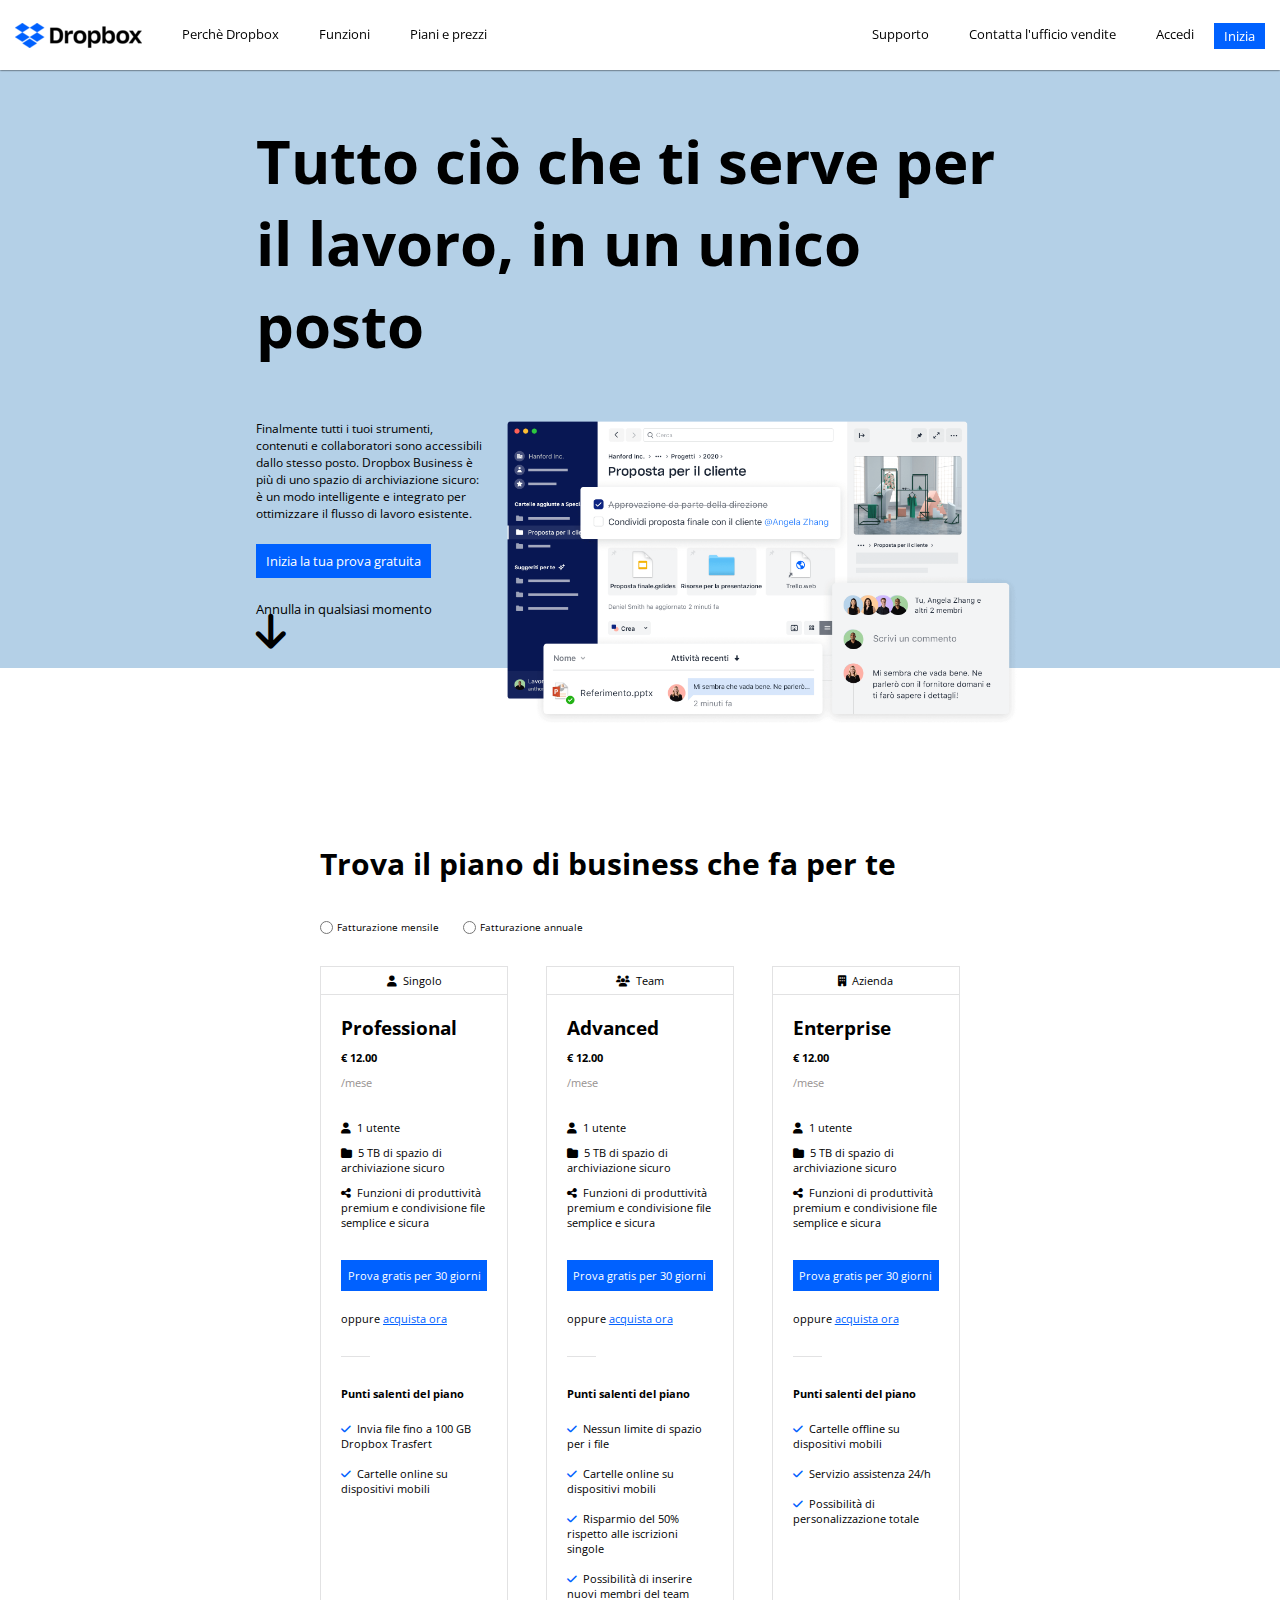
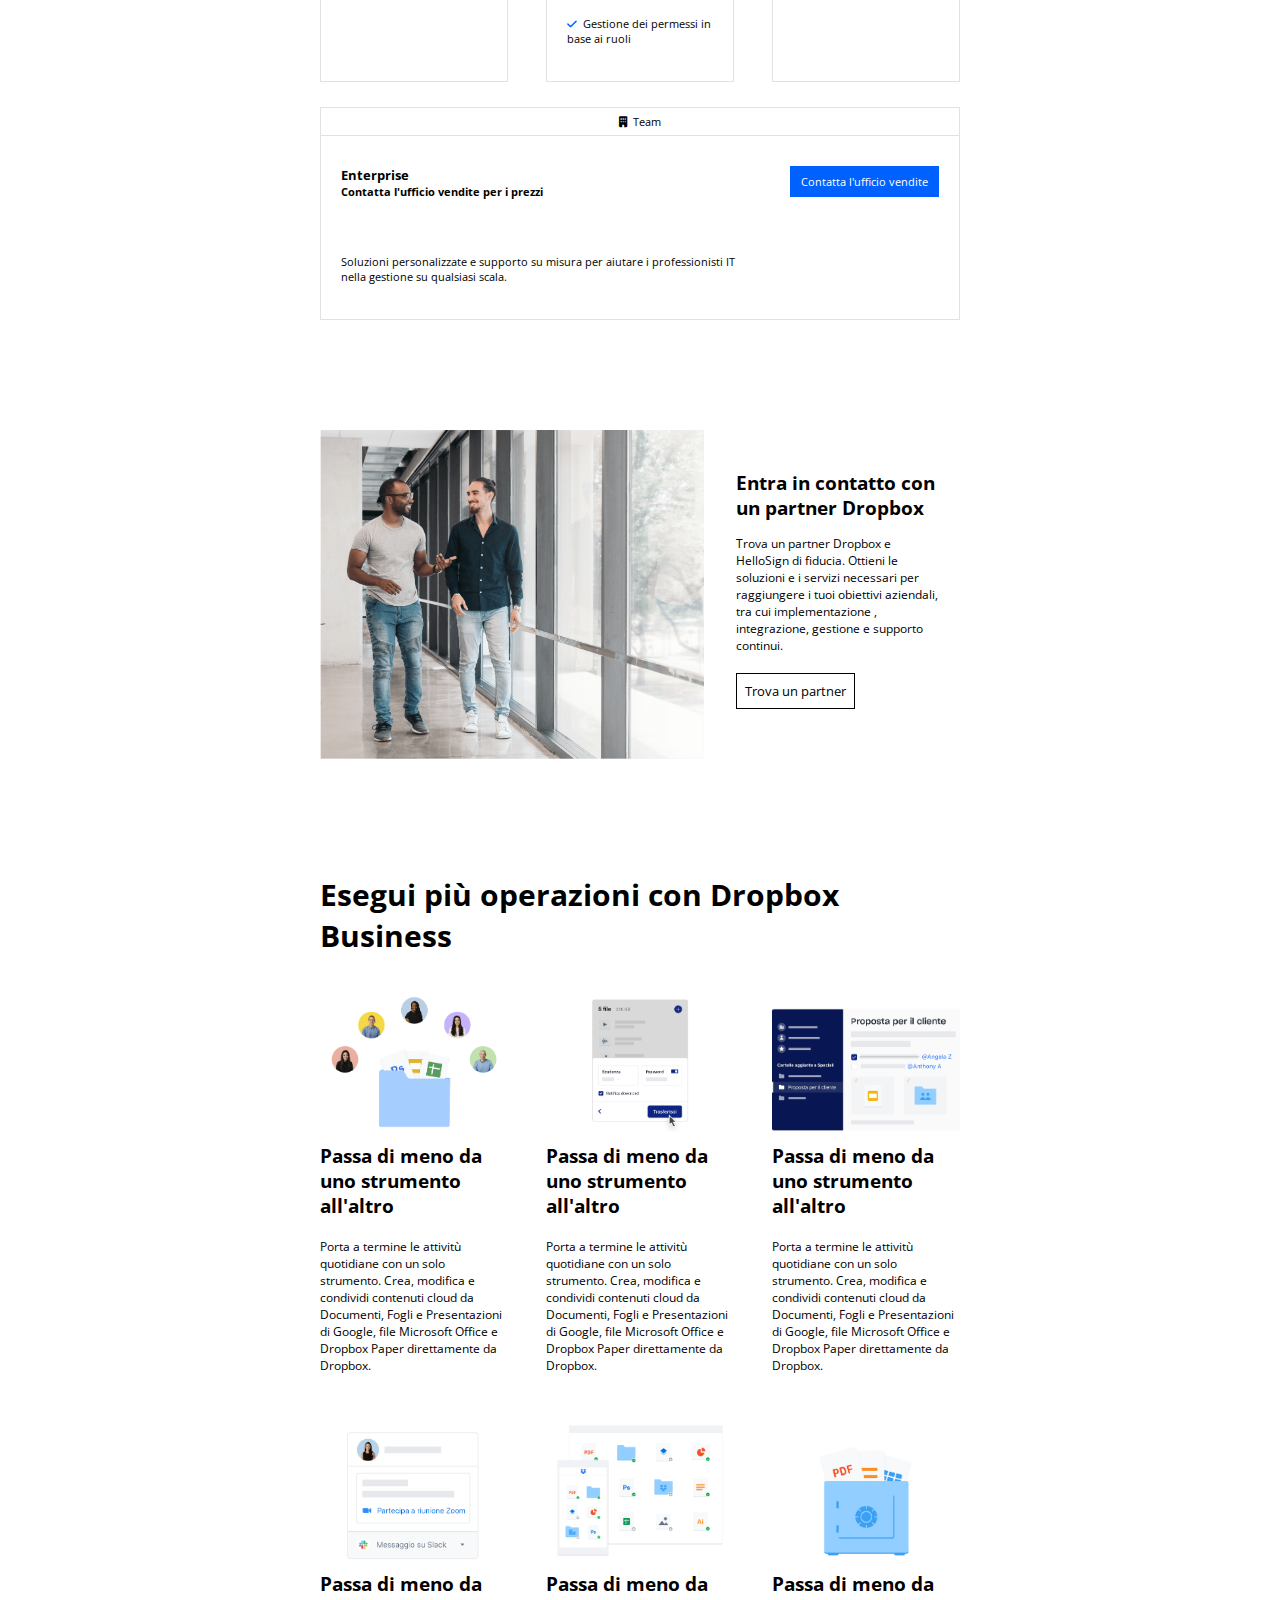
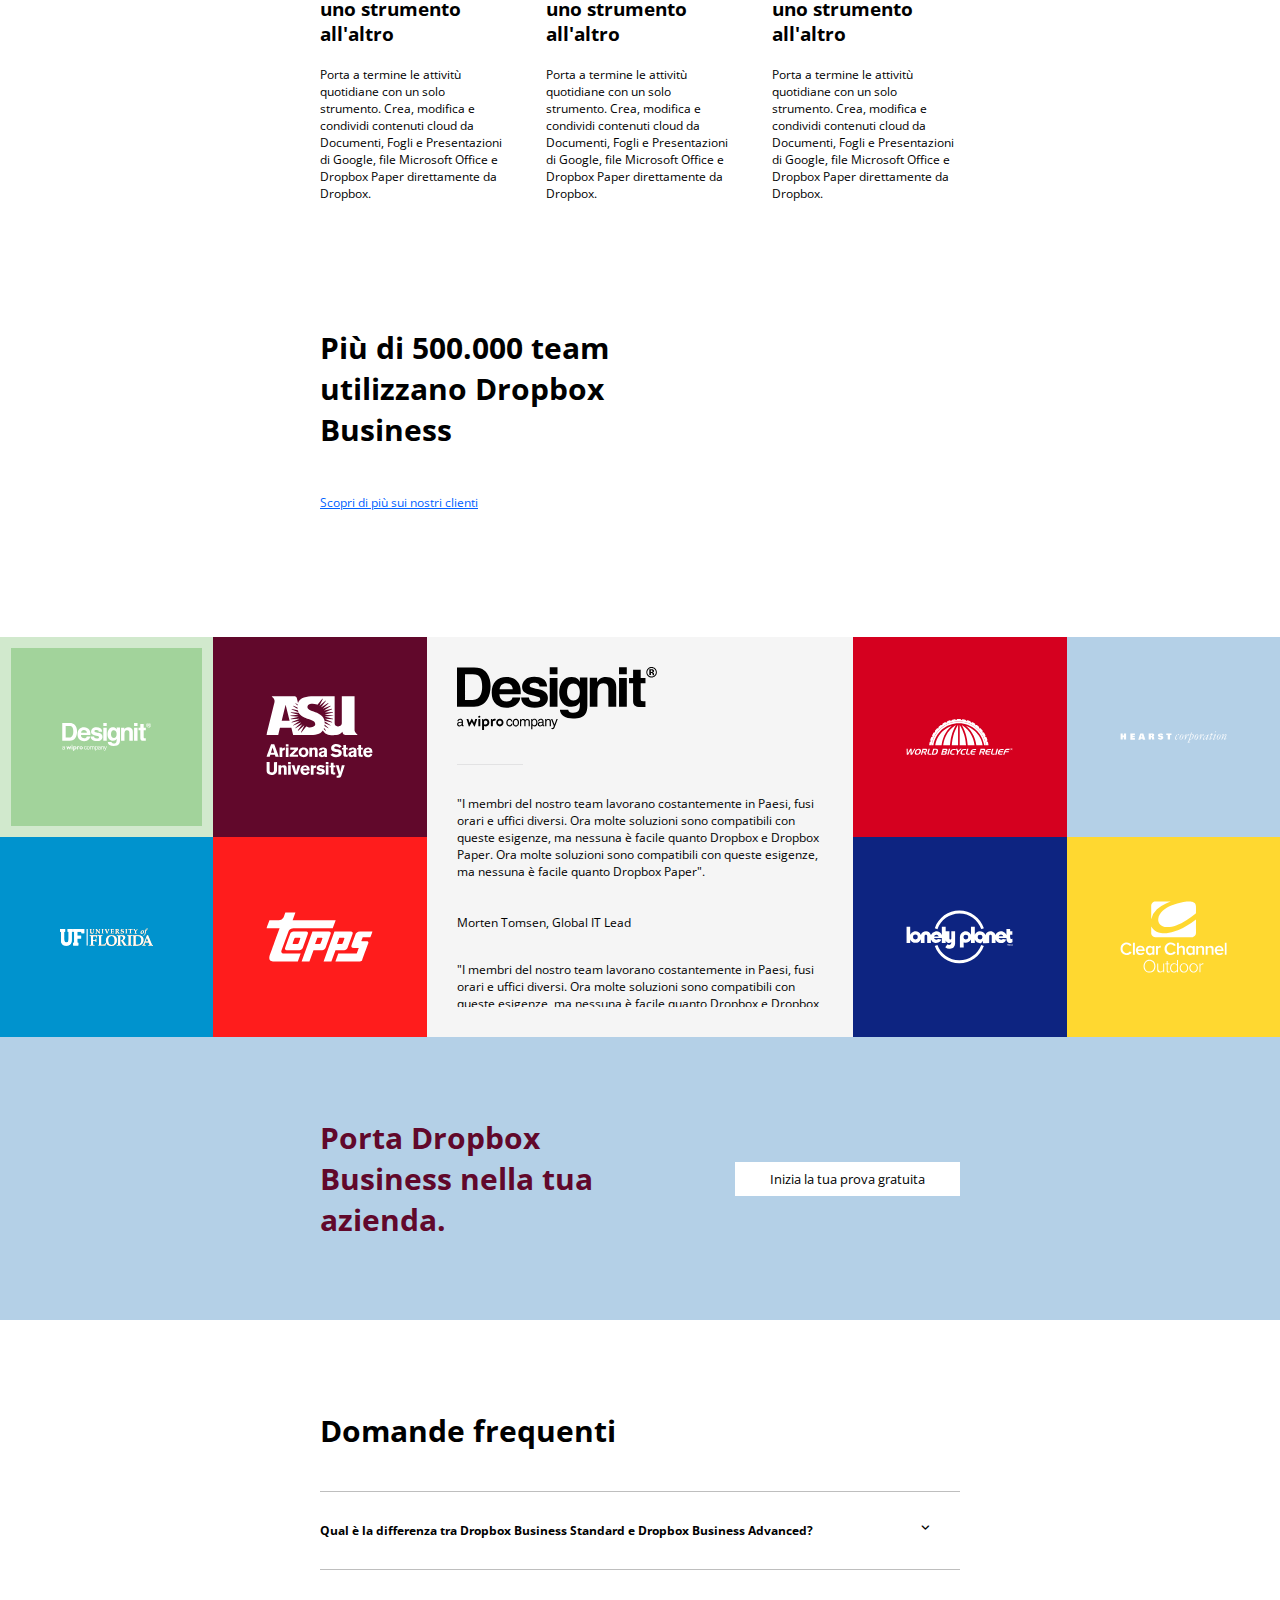
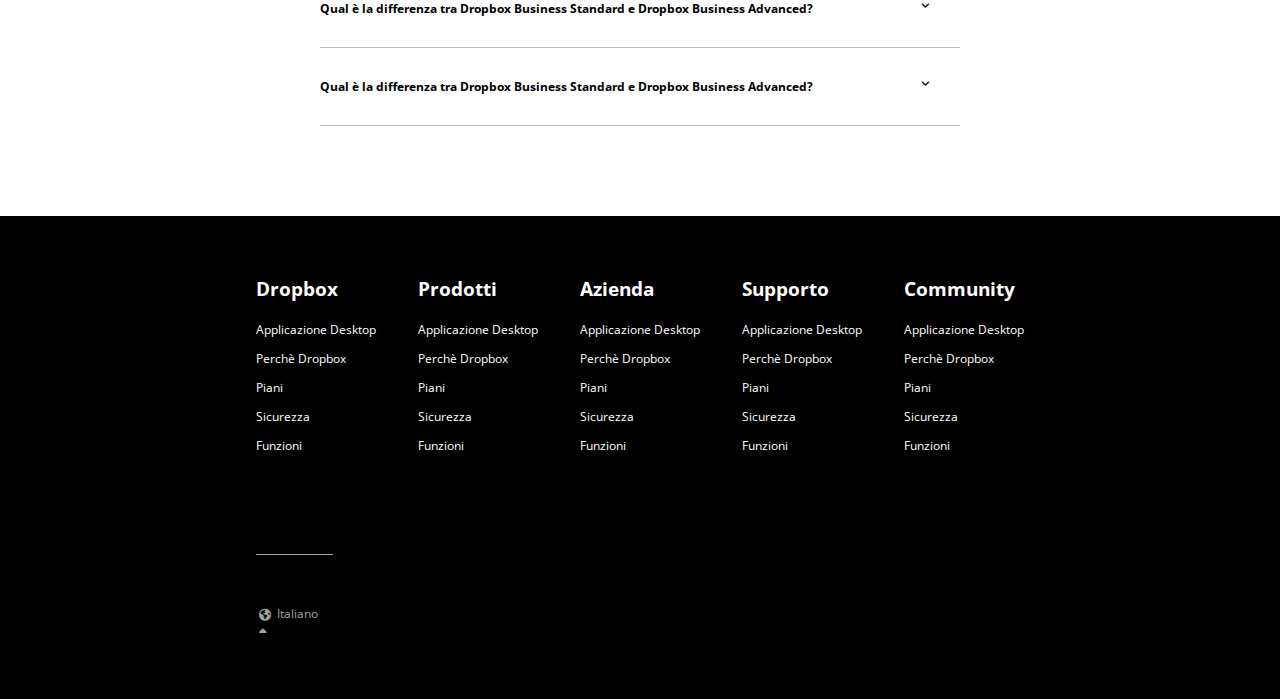
==== commit 5ceb387e: "edited first section" ====
--- a/index.html
+++ b/index.html
@@ -108,9 +108,9 @@
                     </h2>
 
                     <!-- Bottoni -->
-                    <span class="check-button"></span> <span>Fatturazione mensile</span>
-
-                    <span class="check-button"></span> <span>Fatturazione annuale</span>
+                    <input type="radio" name="fatt"> <span>Fatturazione mensile</span>
+
+                    <input type="radio" name="fatt"> <span>Fatturazione annuale</span>
 
                 </div>
 
@@ -132,25 +132,22 @@
                             </h3>
 
                             <!-- Inizio lista -->
-                            <ul class="list-card">
-                                <li class="info-bold">&euro; 12.00</li>
-
-                                <li class="info-duration">/mese</li>
+                            <div class="info-bold">&euro; 12.00</div>
+
+                            <div class="info-duration">/mese</div>
                             
-                                <li><i class="fa-solid fa-user"></i> 1 utente</li>
-
-                                <li><i class="fa-solid fa-folder"></i> 5 TB di spazio di archiviazione sicuro</li>
-
-                                <li class="info-share">
-                                    <i class="fa-solid fa-share-nodes"></i> Funzioni di produttivit&agrave; premium e condivisione file semplice e sicura
-                                </li>
+                            <div class="info-user"><i class="fa-solid fa-user"></i> 1 utente</div>
+
+                            <div class="info-space"><i class="fa-solid fa-folder"></i> 5 TB di spazio di archiviazione sicuro</div>
+
+                            <div class="info-share">
+                                <i class="fa-solid fa-share-nodes"></i> Funzioni di produttivit&agrave; premium e condivisione file semplice e sicura
+                            </div>
                         
-                                <li><a class="button blue" href="#">Prova gratis per 30 giorni</a></li>
-
-                                <li class="info-link">oppure <a href="#">acquista ora</a></li>
+                            <div class="info-button"><a class="button blue" href="#">Prova gratis per 30 giorni</a></div>
+
+                            <div class="info-link">oppure <a href="#">acquista ora</a></div>
                                 
-                            </ul>
-
                             <!-- Separatore -->
                             <div class="sep"></div>
 
@@ -188,23 +185,22 @@
                             </h3>
 
                             <!-- Inizio lista -->
-                            <ul class="list-card">
-                                <li class="info-bold">&euro; 18.00</li>
-
-                                <li class="info-duration">/utente/mese</li>
+                            <div class="info-bold">&euro; 12.00</div>
+
+                            <div class="info-duration">/mese</div>
                             
-                                <li><i class="fa-solid fa-user"></i> 3 o pi&ugrave; utenti</li>
-
-                                <li><i class="fa-solid fa-folder"></i> Tutto lo spazio di cui ha bisogno il tuo team</li>
-
-                                <li class="info-share"><i class="fa-solid fa-share-nodes"></i> Sofisticate funzioni di controllo e per tenere al sicuro tutti i file del tuo team</li>
+                            <div class="info-user"><i class="fa-solid fa-user"></i> 1 utente</div>
+
+                            <div class="info-space"><i class="fa-solid fa-folder"></i> 5 TB di spazio di archiviazione sicuro</div>
+
+                            <div class="info-share">
+                                <i class="fa-solid fa-share-nodes"></i> Funzioni di produttivit&agrave; premium e condivisione file semplice e sicura
+                            </div>
                         
-                                <li><a class="button blue" href="#">Prova gratis per 30 giorni</a></li>
-
-                                <li class="info-link">oppure <a href="#">acquista ora</a></li>
+                            <div class="info-button"><a class="button blue" href="#">Prova gratis per 30 giorni</a></div>
+
+                            <div class="info-link">oppure <a href="#">acquista ora</a></div>
                                 
-                            </ul>
-
                             <!-- Separatore -->
                             <div class="sep"></div>
 
@@ -254,24 +250,21 @@
                             </h3>
 
                             <!-- Inizio lista -->
-                            <ul class="list-card">
-                                <li class="info-bold">Contattaci</li>
-
-                                <li class="info-duration">-</li>
+                            <div class="info-bold">&euro; 12.00</div>
+
+                            <div class="info-duration">/mese</div>
                             
-                                <li><i class="fa-solid fa-user"></i> 10 o pi&ugrave; utenti</li>
-
-                                <li><i class="fa-solid fa-folder"></i> Soluzioni personalizzabili per la tua azienda</li>
-
-                                <li class="info-share">
-                                    <i class="fa-solid fa-share-nodes"></i> Assistenza personalizzata per aiutare gli amministratori in una gestione su larga scala
-                                </li>
+                            <div class="info-user"><i class="fa-solid fa-user"></i> 1 utente</div>
+
+                            <div class="info-space"><i class="fa-solid fa-folder"></i> 5 TB di spazio di archiviazione sicuro</div>
+
+                            <div class="info-share">
+                                <i class="fa-solid fa-share-nodes"></i> Funzioni di produttivit&agrave; premium e condivisione file semplice e sicura
+                            </div>
                         
-                                <li><a class="button blue" href="#">Contattaci</a></li>
-
-                                <li class="info-link">oppure <a href="#">acquista ora</a></li>
-                                
-                            </ul>
+                            <div class="info-button"><a class="button blue" href="#">Prova gratis per 30 giorni</a></div>
+
+                            <div class="info-link">oppure <a href="#">acquista ora</a></div>
 
                             <!-- Separatore -->
                             <div class="sep"></div>
--- a/css/style.css
+++ b/css/style.css
@@ -139,7 +139,7 @@
 }
 
 .title-header h1 {
-    font-size: 50px;
+    font-size: 60px;
 }
 
 .text-header .button {
@@ -182,20 +182,20 @@
 
 /* Main */
 main {
-    padding: 120px 0 60px 0;
+    padding-top: 120px;
 }
 
 /* Padding sezioni */
-.partner-section, .business-section, .client-section {
-    padding: 35px 0;
-}  
+.payment-section, .business-section, .partner-section, .client-section {
+    padding: 55px 0;
+}
 
 .brand-section {
-    padding-top: 35px;
+    padding-top: 70px;
 }
 
 .faq-section {
-    padding: 80px 0;
+    padding: 90px 0;
 }
 
 /* Sezione pagamenti */
@@ -211,12 +211,12 @@
     padding-bottom: 30px;
 }
 
-.payment-section span {
+.payment-section span, .payment-section input {
     vertical-align: middle;
     font-size: 10px;
 }
 
-.payment-section .check-button + span + .check-button {
+.payment-section input:nth-of-type(2) {
     margin-left: 20px;
 }
 
@@ -255,7 +255,7 @@
 }
 
 .card-section .content-card {
-    padding: 30px;
+    padding: 20px;
 }
 
 .card-section .name-card {
@@ -265,8 +265,17 @@
     padding: 6px 0;
 }
 
-.card-section .list-card {
-    list-style-type: none;
+.content-card div {
+    padding-top: 10px;
+    font-size: 11px;
+}
+
+.content-card .info-user {
+    padding-top: 30px;
+}
+
+.content-card .info-button {
+    padding-top: 30px;
 }
 
 .card-section .info-bold {
@@ -275,22 +284,6 @@
 
 .card-section .info-duration {
     color: #979291;
-}
-
-.card-section .list-card li {
-    font-size: 11px;
-} 
-
-.card-section .list-card:first-of-type li:not(.info-link) {
-    padding-top: 10px;
-}
-
-.card-section .list-card:first-of-type li:nth-of-type(3n+3) {
-    padding-top: 35px;
-}  
-
-.card-section .info-share {
-    min-height: 56px;
 }
 
 .card-section .content-card .button {
@@ -300,10 +293,8 @@
     padding: 8px 0;
 }
 
-.payment-section .info-link {
-    padding-top: 20px;
-    padding-bottom: 30px;
-    font-size: 11px;
+.content-card .info-link {
+    padding: 20px 0 30px 0;
 }
 
 .info-link a {
@@ -319,17 +310,21 @@
     width: 20%;
 }
 
-.card-section .list-card:nth-of-type(2) li i {
+.card-section h6 {
+    padding: 20px 0;
+}
+
+.card-section .list-card {
+    list-style-type: none;
+}
+
+.card-section .list-card li {
+    padding-bottom: 15px;
+    font-size: 11px;
+} 
+
+.card-section .list-card li i {
     color: #0061FF;
-}
-
-.card-section .list-card:nth-of-type(2) li {
-    padding-bottom: 15px;
-}
-
-.card-section h6 {
-    padding-top: 30px;
-    padding-bottom: 20px;
 }
 
 .content-card.flex {
@@ -348,7 +343,6 @@
 .content-card.flex .last-card-button {
     width: 25%;
 }
-
 
 /* Sezione partner */
 .partner-section {
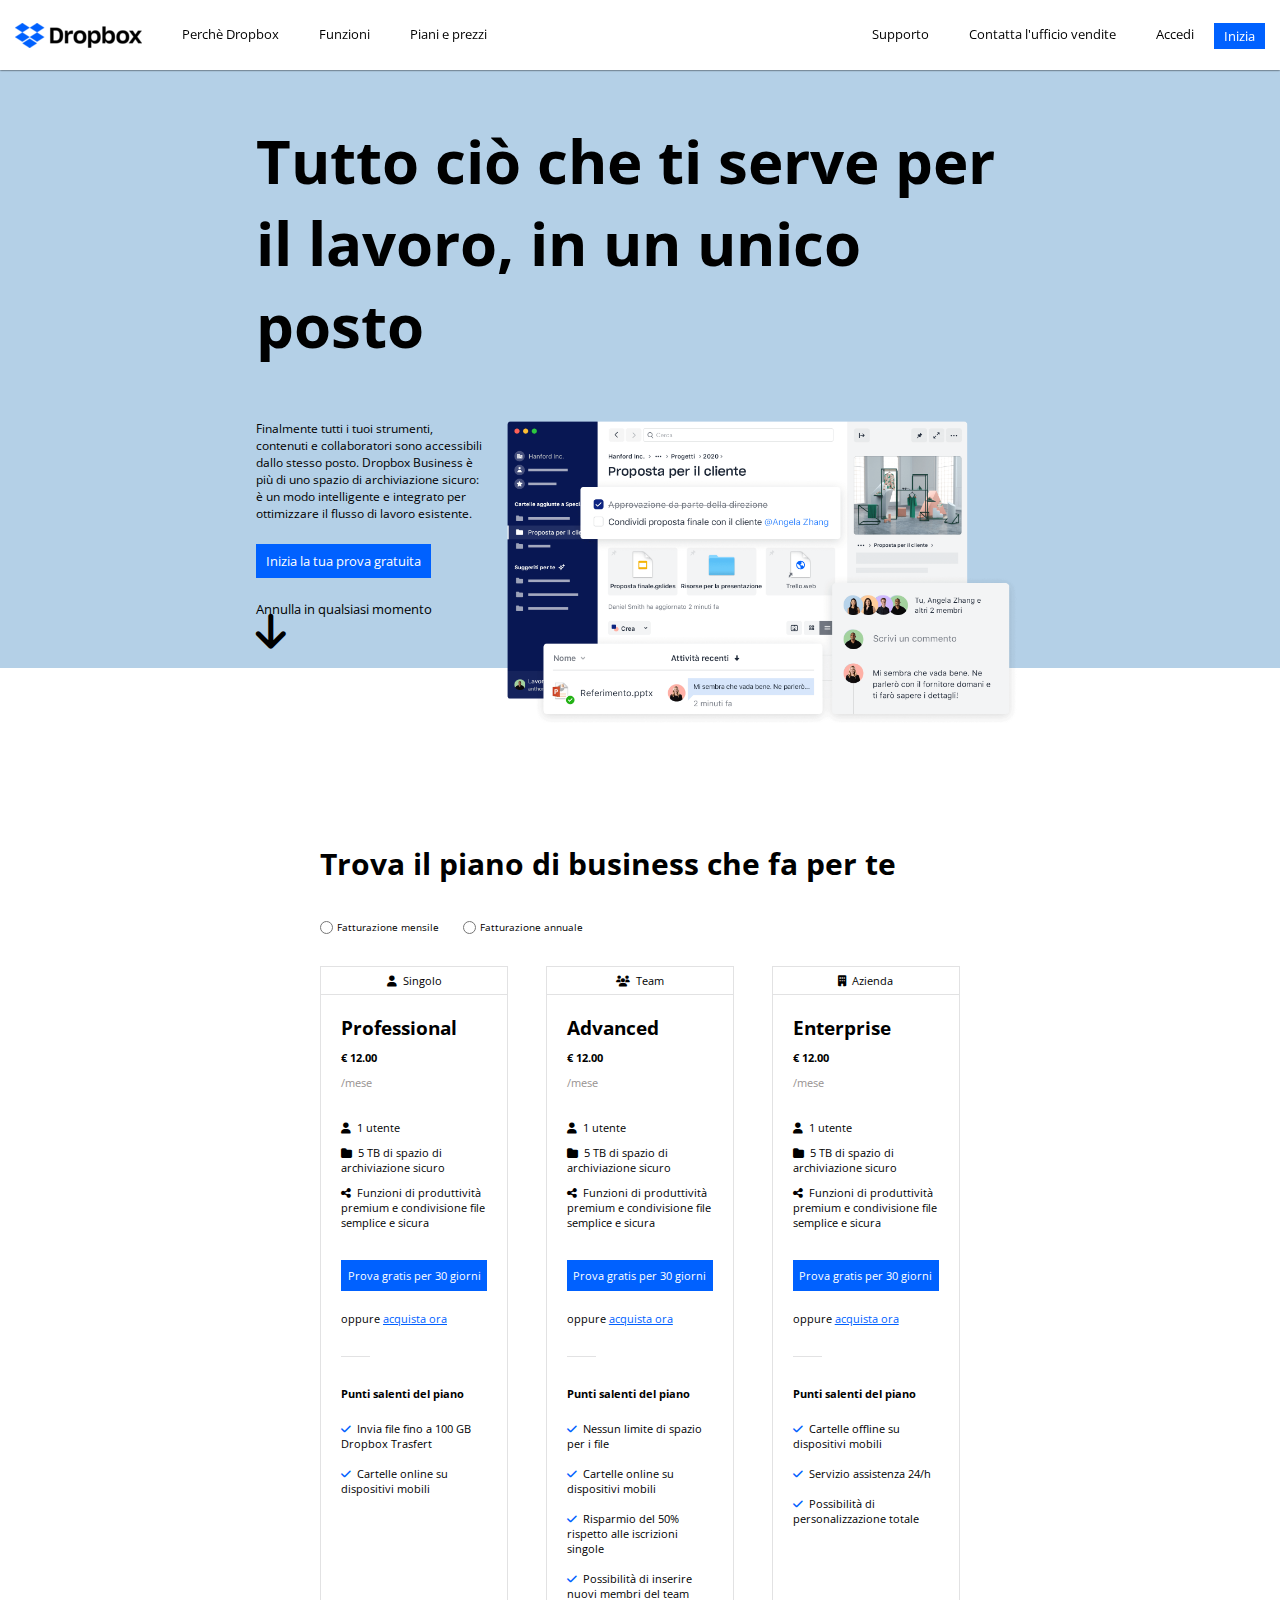
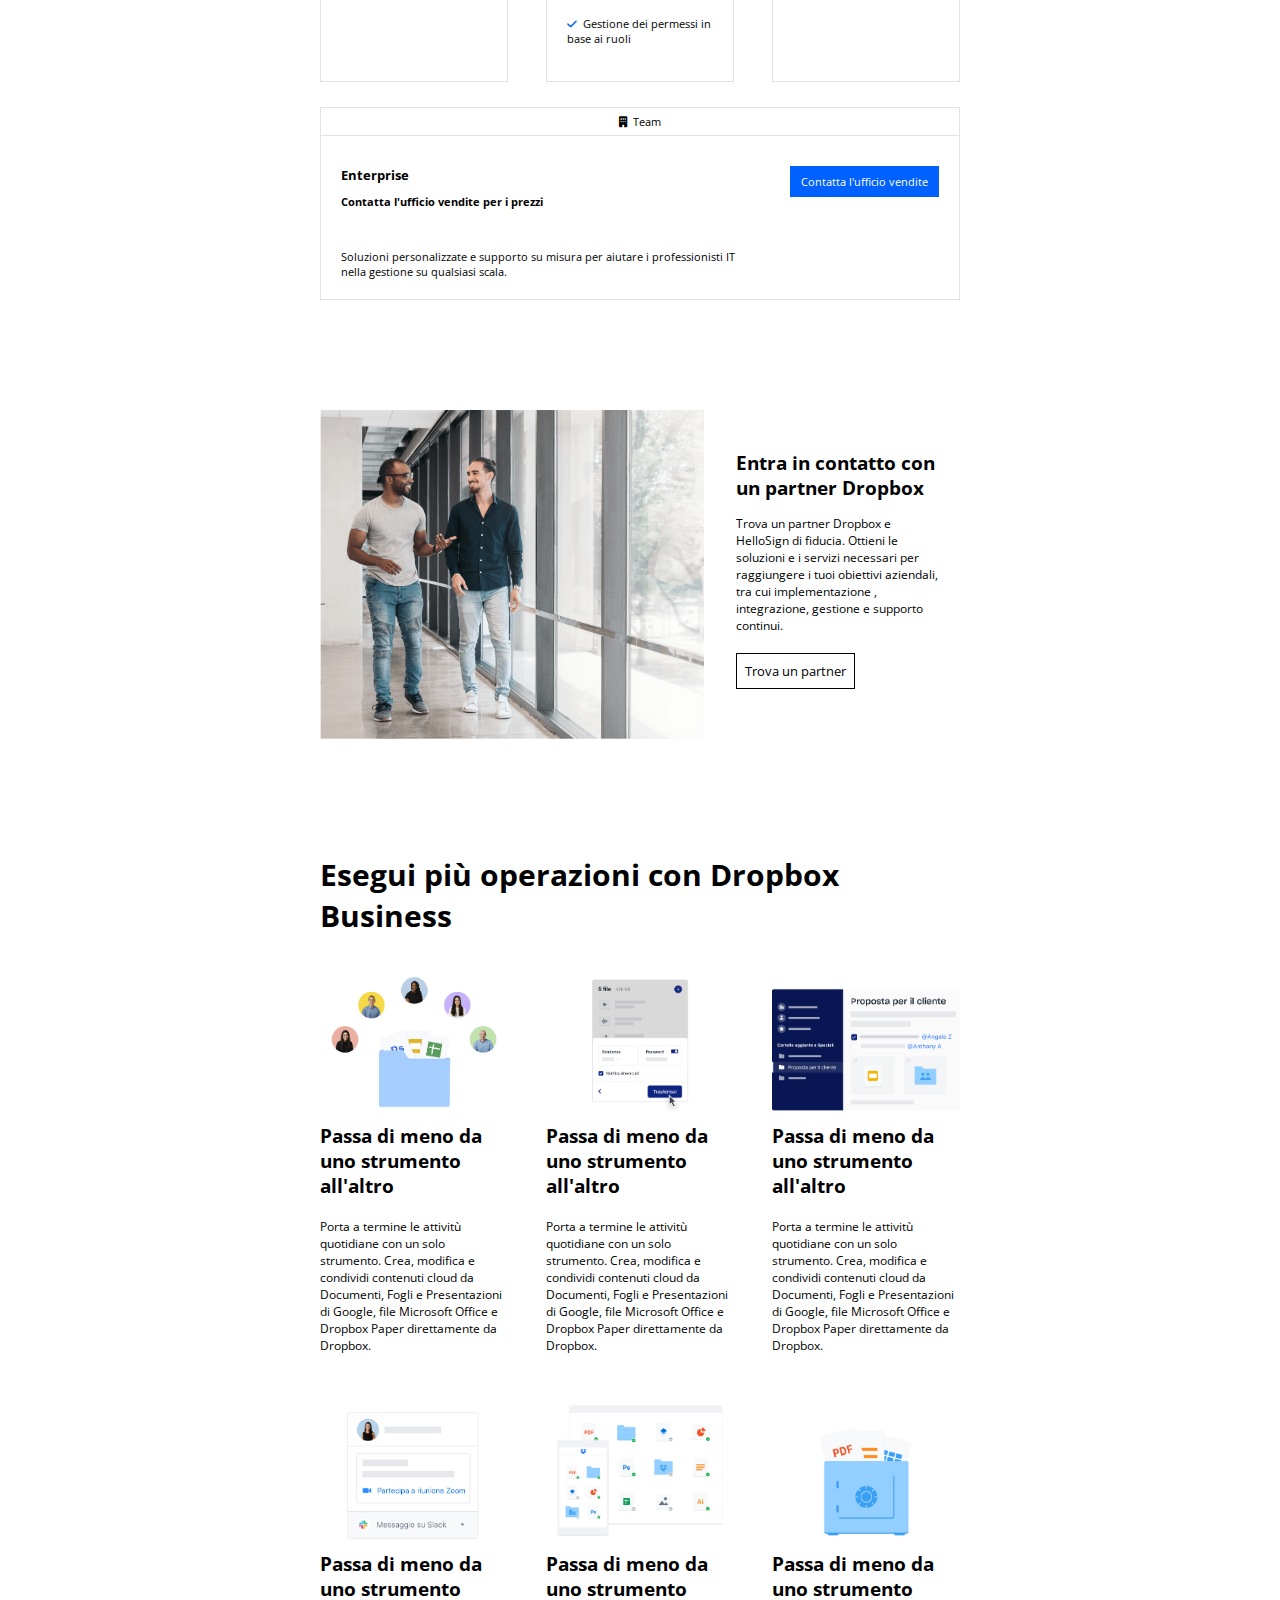
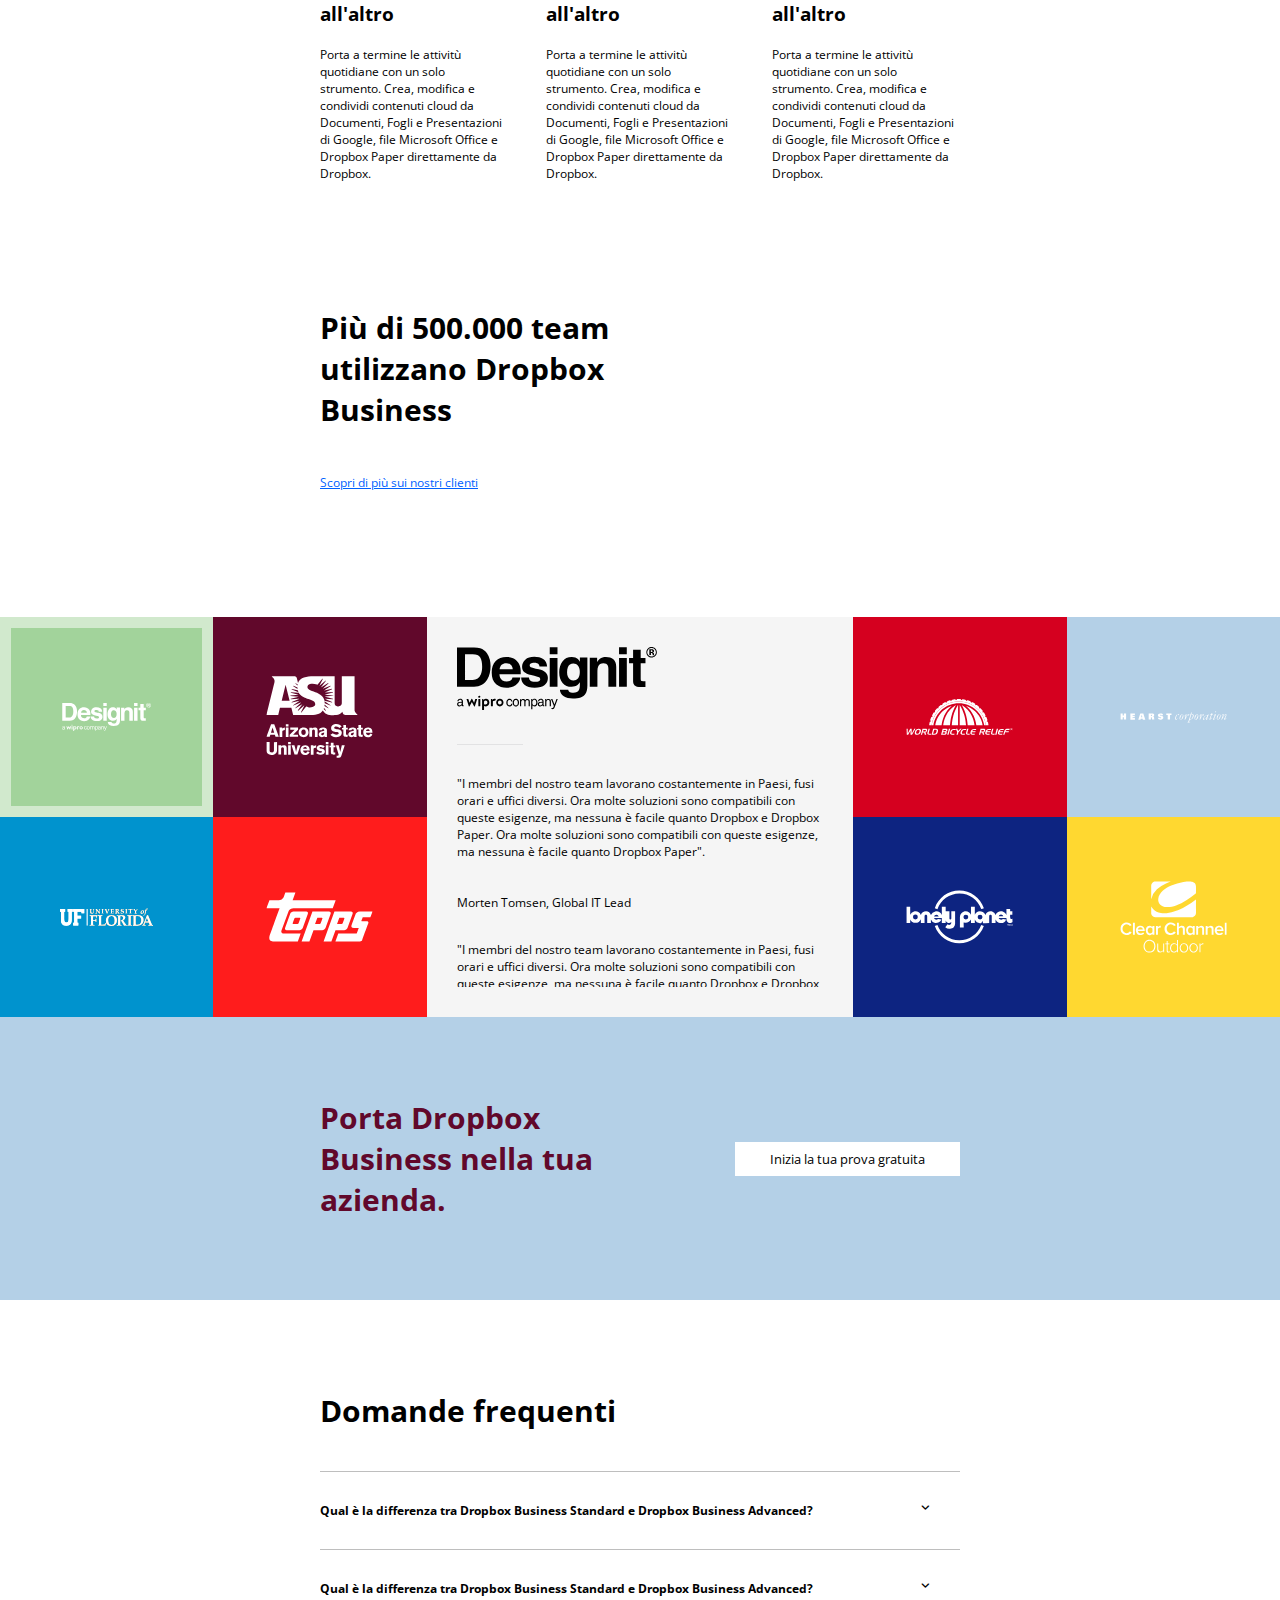
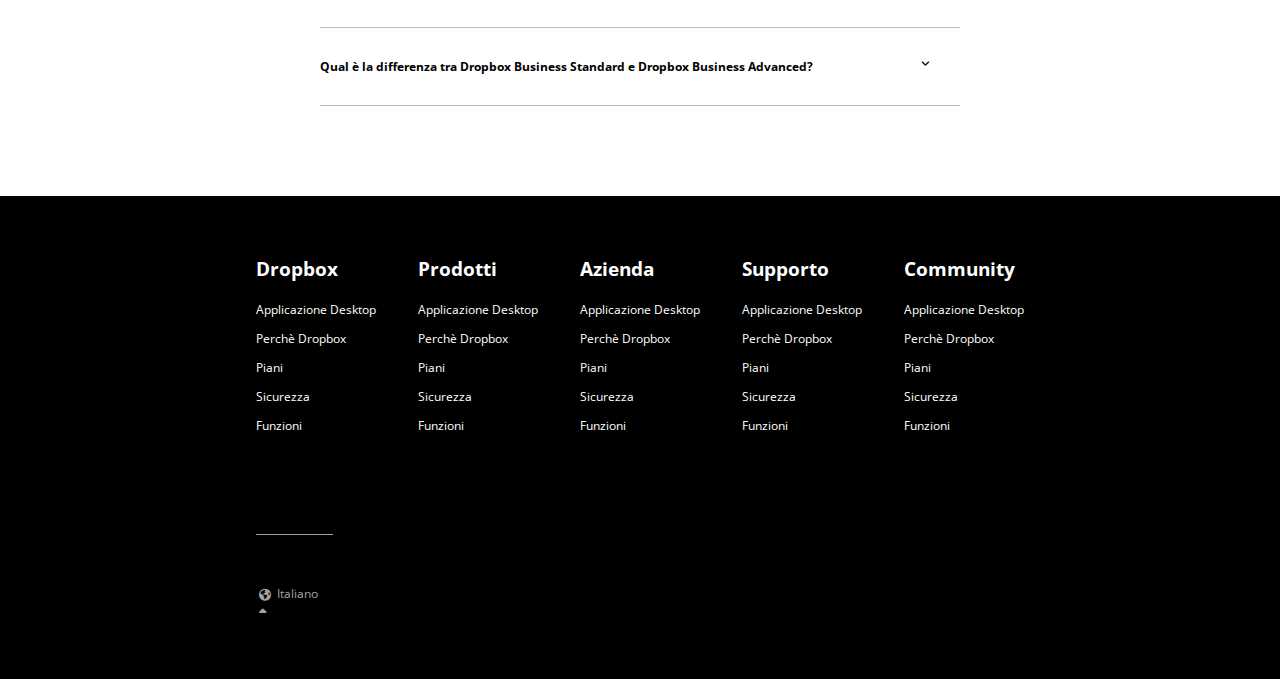
==== commit 47ce376a: "edited html and css" ====
--- a/index.html
+++ b/index.html
@@ -131,22 +131,34 @@
                                 Professional
                             </h3>
 
-                            <!-- Inizio lista -->
-                            <div class="info-bold">&euro; 12.00</div>
-
-                            <div class="info-duration">/mese</div>
+                            <!-- Inizio contenuto -->
+                            <div class="info-bold">
+                                &euro; 12.00
+                            </div>
+
+                            <div class="info-duration">
+                                /mese
+                            </div>
                             
-                            <div class="info-user"><i class="fa-solid fa-user"></i> 1 utente</div>
-
-                            <div class="info-space"><i class="fa-solid fa-folder"></i> 5 TB di spazio di archiviazione sicuro</div>
+                            <div class="info-user">
+                                <i class="fa-solid fa-user"></i> 1 utente
+                            </div>
+
+                            <div class="info-space">
+                                <i class="fa-solid fa-folder"></i> 5 TB di spazio di archiviazione sicuro
+                            </div>
 
                             <div class="info-share">
                                 <i class="fa-solid fa-share-nodes"></i> Funzioni di produttivit&agrave; premium e condivisione file semplice e sicura
                             </div>
                         
-                            <div class="info-button"><a class="button blue" href="#">Prova gratis per 30 giorni</a></div>
-
-                            <div class="info-link">oppure <a href="#">acquista ora</a></div>
+                            <div class="info-button">
+                                <a class="button blue" href="#">Prova gratis per 30 giorni</a>
+                            </div>
+
+                            <div class="info-link">
+                                oppure <a href="#">acquista ora</a>
+                            </div>
                                 
                             <!-- Separatore -->
                             <div class="sep"></div>
@@ -184,22 +196,34 @@
                                 Advanced
                             </h3>
 
-                            <!-- Inizio lista -->
-                            <div class="info-bold">&euro; 12.00</div>
-
-                            <div class="info-duration">/mese</div>
+                            <!-- Inizio contenuto -->
+                            <div class="info-bold">
+                                &euro; 12.00
+                            </div>
+
+                            <div class="info-duration">
+                                /mese
+                            </div>
                             
-                            <div class="info-user"><i class="fa-solid fa-user"></i> 1 utente</div>
-
-                            <div class="info-space"><i class="fa-solid fa-folder"></i> 5 TB di spazio di archiviazione sicuro</div>
+                            <div class="info-user">
+                                <i class="fa-solid fa-user"></i> 1 utente
+                            </div>
+
+                            <div class="info-space">
+                                <i class="fa-solid fa-folder"></i> 5 TB di spazio di archiviazione sicuro
+                            </div>
 
                             <div class="info-share">
                                 <i class="fa-solid fa-share-nodes"></i> Funzioni di produttivit&agrave; premium e condivisione file semplice e sicura
                             </div>
                         
-                            <div class="info-button"><a class="button blue" href="#">Prova gratis per 30 giorni</a></div>
-
-                            <div class="info-link">oppure <a href="#">acquista ora</a></div>
+                            <div class="info-button">
+                                <a class="button blue" href="#">Prova gratis per 30 giorni</a>
+                            </div>
+
+                            <div class="info-link">
+                                oppure <a href="#">acquista ora</a>
+                            </div>
                                 
                             <!-- Separatore -->
                             <div class="sep"></div>
@@ -249,22 +273,34 @@
                                 Enterprise
                             </h3>
 
-                            <!-- Inizio lista -->
-                            <div class="info-bold">&euro; 12.00</div>
-
-                            <div class="info-duration">/mese</div>
+                            <!-- Inizio contenuto -->
+                            <div class="info-bold">
+                                &euro; 12.00
+                            </div>
+
+                            <div class="info-duration">
+                                /mese
+                            </div>
                             
-                            <div class="info-user"><i class="fa-solid fa-user"></i> 1 utente</div>
-
-                            <div class="info-space"><i class="fa-solid fa-folder"></i> 5 TB di spazio di archiviazione sicuro</div>
+                            <div class="info-user">
+                                <i class="fa-solid fa-user"></i> 1 utente
+                            </div>
+
+                            <div class="info-space">
+                                <i class="fa-solid fa-folder"></i> 5 TB di spazio di archiviazione sicuro
+                            </div>
 
                             <div class="info-share">
                                 <i class="fa-solid fa-share-nodes"></i> Funzioni di produttivit&agrave; premium e condivisione file semplice e sicura
                             </div>
                         
-                            <div class="info-button"><a class="button blue" href="#">Prova gratis per 30 giorni</a></div>
-
-                            <div class="info-link">oppure <a href="#">acquista ora</a></div>
+                            <div class="info-button">
+                                <a class="button blue" href="#">Prova gratis per 30 giorni</a>
+                            </div>
+
+                            <div class="info-link">
+                                oppure <a href="#">acquista ora</a>
+                            </div>
 
                             <!-- Separatore -->
                             <div class="sep"></div>
@@ -311,12 +347,14 @@
                                     Enterprise
                                 </h3>
 
-                                <!-- Inizio lista -->
-                                <ul class="list-card">
-                                    <li class="info-bold">Contatta l'ufficio vendite per i prezzi</li>
+                                <!-- Inizio contenuto -->
+                                <div class="info-bold">
+                                    Contatta l'ufficio vendite per i prezzi
+                                </div>
                                 
-                                    <li>Soluzioni personalizzate e supporto su misura per aiutare i professionisti IT nella gestione su qualsiasi scala.</li>
-                                </ul>
+                                <div class="info-description">
+                                    Soluzioni personalizzate e supporto su misura per aiutare i professionisti IT nella gestione su qualsiasi scala.
+                                </div>
 
                             </div>
 
--- a/css/style.css
+++ b/css/style.css
@@ -278,6 +278,10 @@
     padding-top: 30px;
 }
 
+.card-section .info-description {
+    padding-top: 40px;
+}
+
 .card-section .info-bold {
     font-weight: bold;
 }
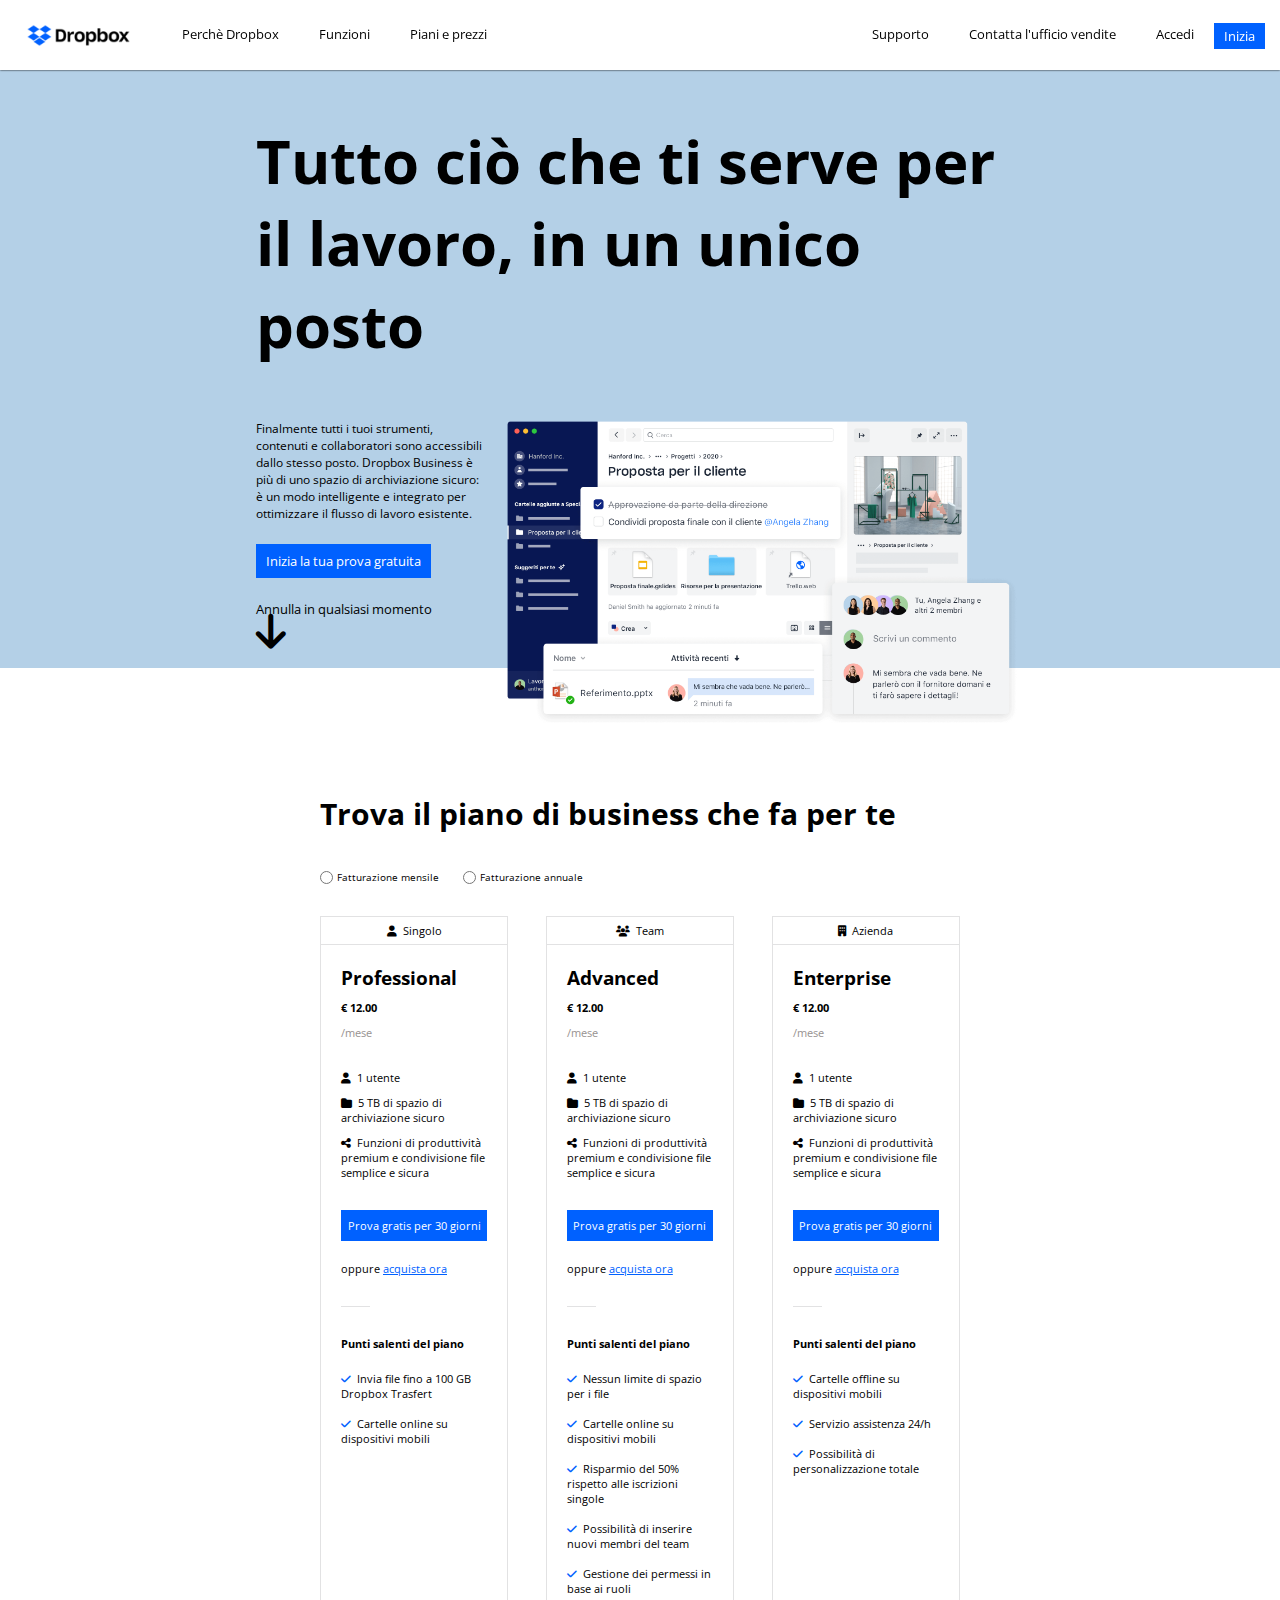
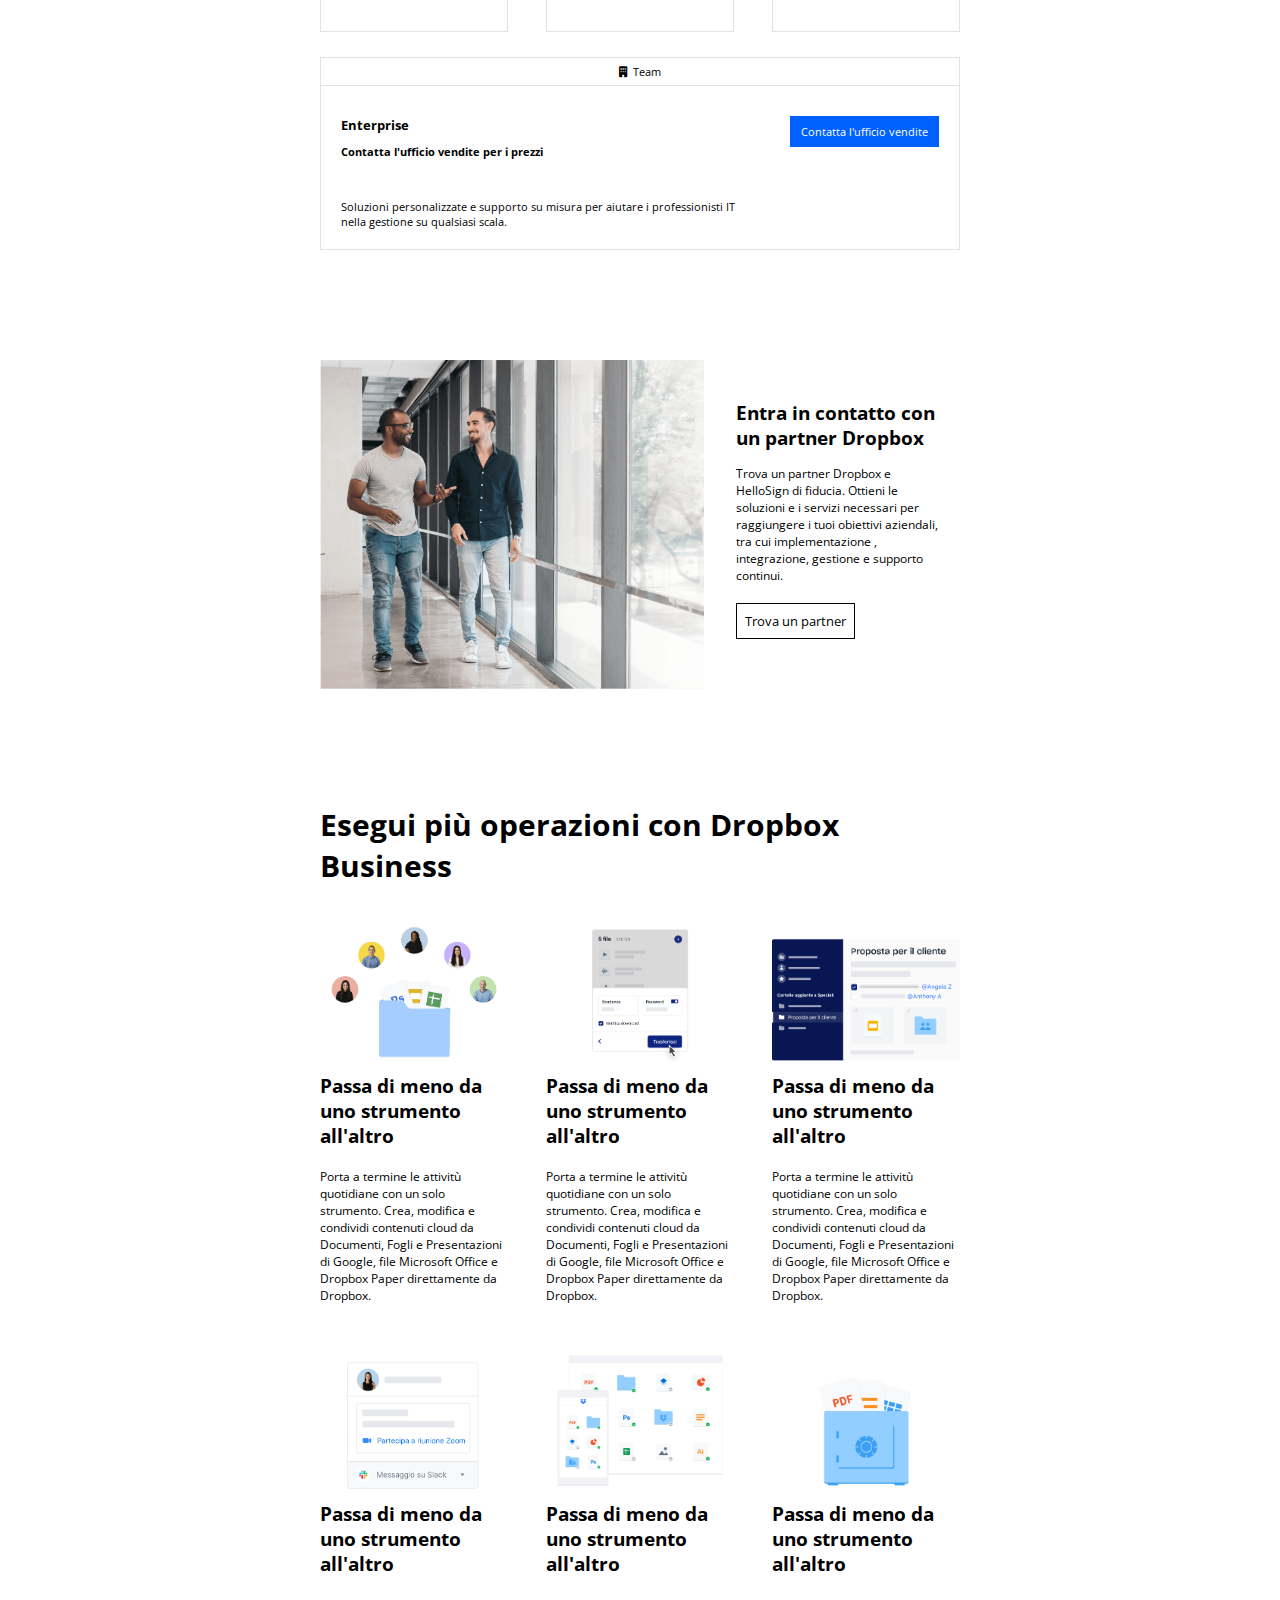
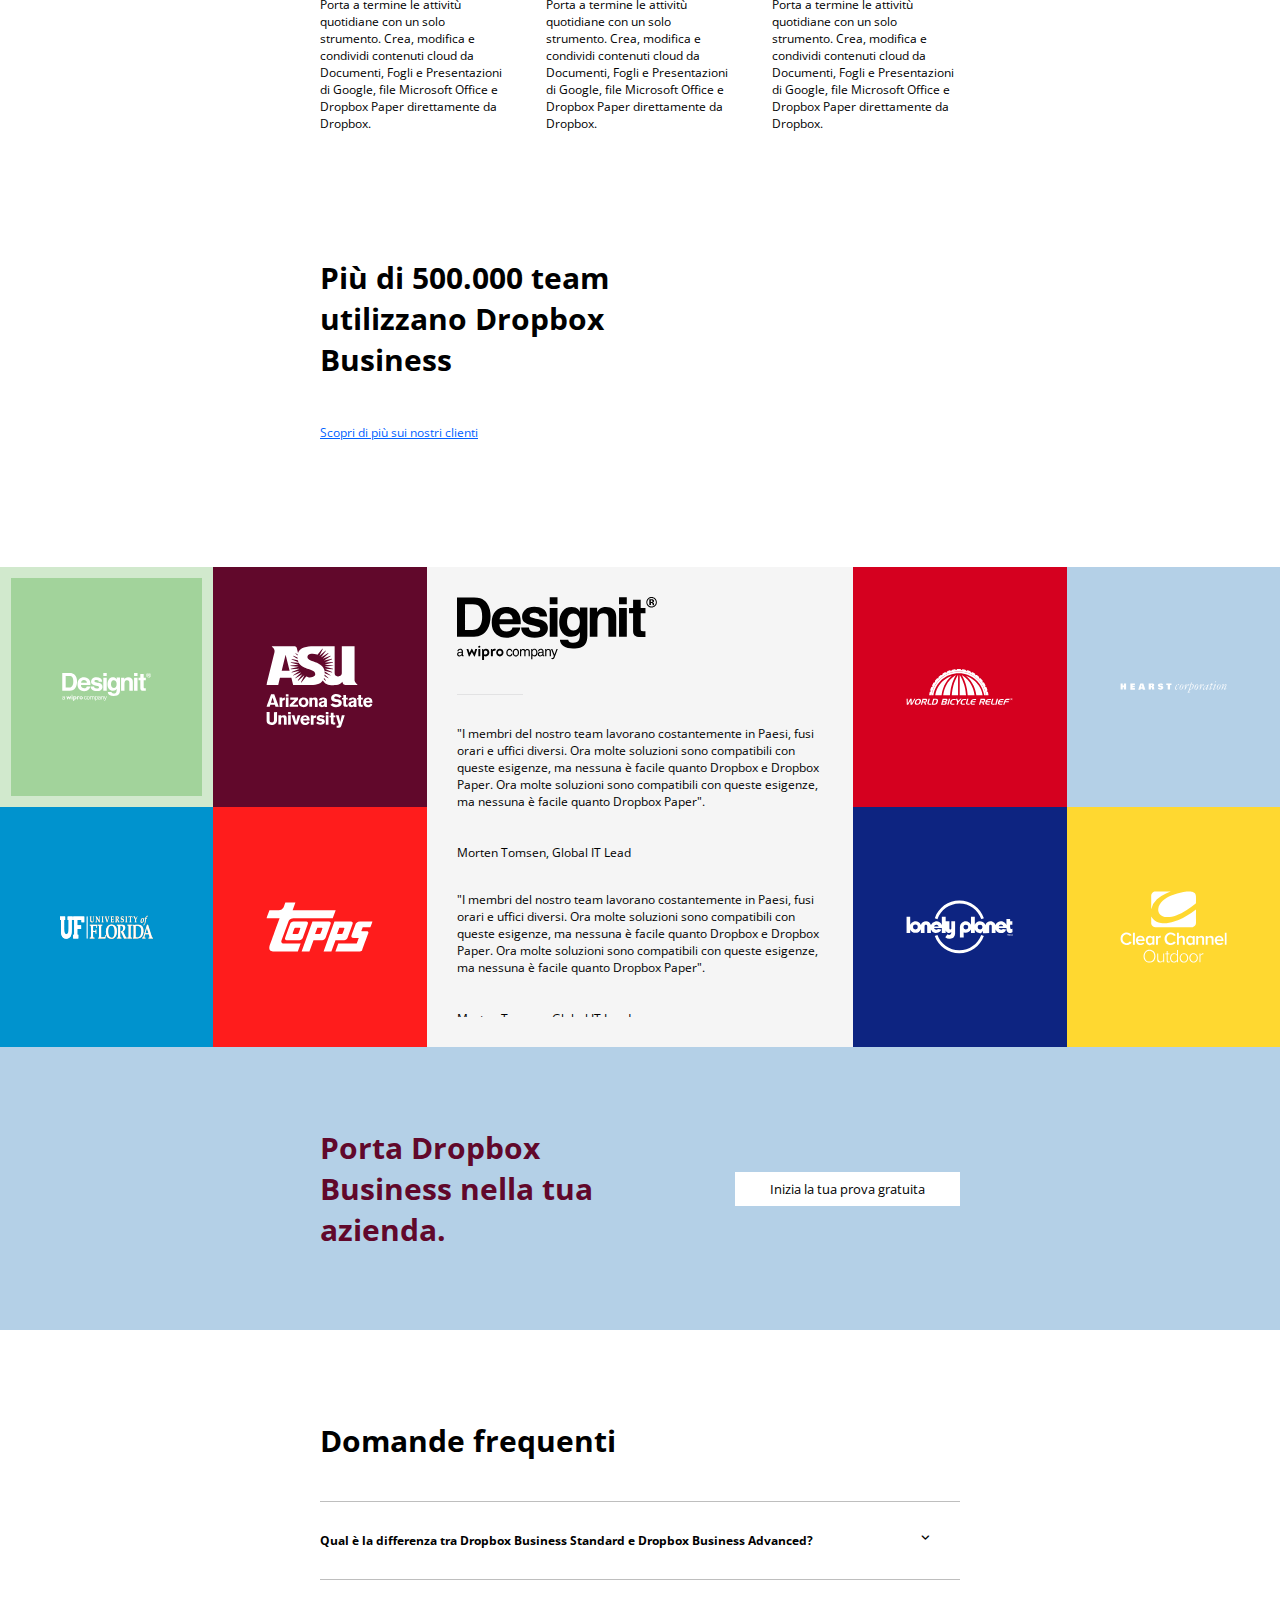
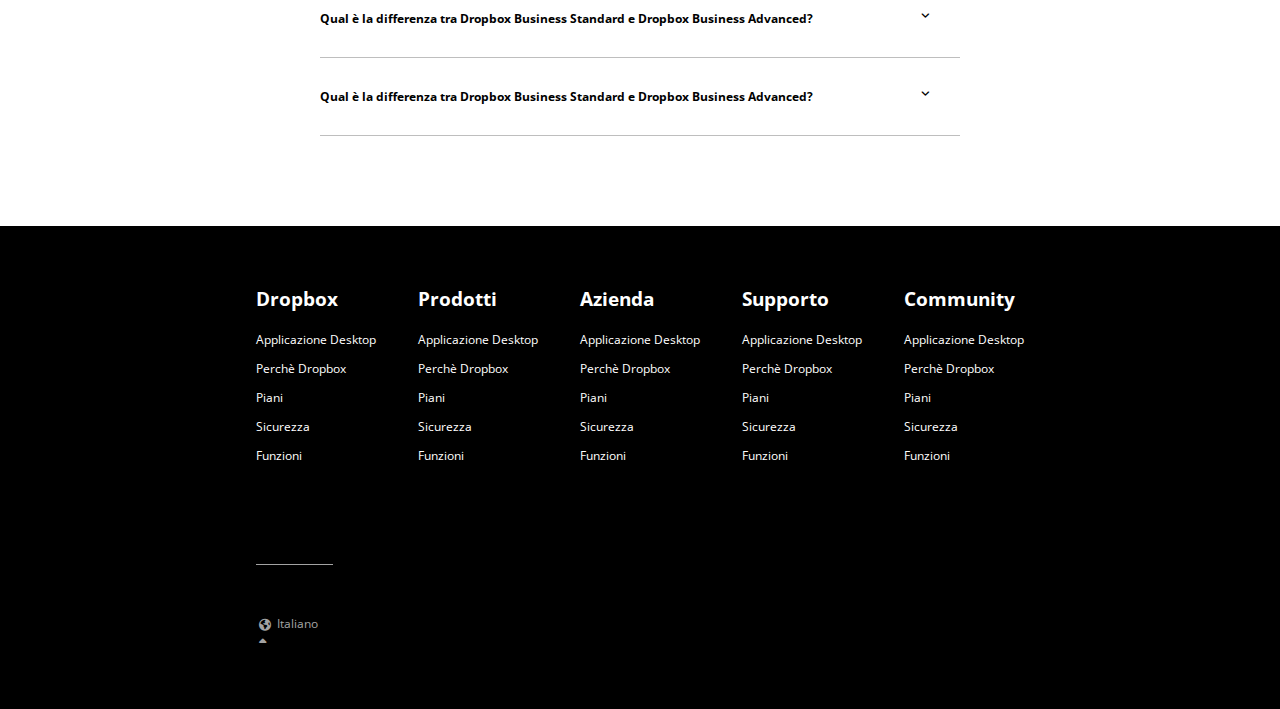
==== commit 569772d7: "edited html and css" ====
--- a/index.html
+++ b/index.html
@@ -19,7 +19,7 @@
                 <li>
                     <!-- Logo -->
                     <a href="#">
-                        <img src="img/logo-small.png" alt="logo dropbox">
+                        <img class="logo" src="img/logo-small.png" alt="logo dropbox">
                     </a>
                 </li>
                 <li>
@@ -661,16 +661,22 @@
                 <!-- Lista domande frequenti -->
                 <ul class="list-faq">
                     <li>
-                        Qual &egrave; la differenza tra Dropbox Business Standard e Dropbox Business Advanced? 
-                        <i class="fa-sharp fa-solid fa-angle-down"></i>
-                    </li>
-                    <li>
-                        Qual &egrave; la differenza tra Dropbox Business Standard e Dropbox Business Advanced?
-                        <i class="fa-sharp fa-solid fa-angle-down"></i>
-                    </li>
-                    <li>
-                        Qual &egrave; la differenza tra Dropbox Business Standard e Dropbox Business Advanced?
-                        <i class="fa-sharp fa-solid fa-angle-down"></i>
+                        <a href="#">
+                            Qual &egrave; la differenza tra Dropbox Business Standard e Dropbox Business Advanced? 
+                            <i class="fa-sharp fa-solid fa-angle-down"></i>
+                        </a>
+                    </li>
+                    <li>
+                        <a href="#">
+                            Qual &egrave; la differenza tra Dropbox Business Standard e Dropbox Business Advanced? 
+                            <i class="fa-sharp fa-solid fa-angle-down"></i>
+                        </a>
+                    </li>
+                    <li>
+                        <a href="#">
+                            Qual &egrave; la differenza tra Dropbox Business Standard e Dropbox Business Advanced? 
+                            <i class="fa-sharp fa-solid fa-angle-down"></i>
+                        </a>
                     </li>
                 </ul>
             </section>
--- a/css/style.css
+++ b/css/style.css
@@ -84,9 +84,9 @@
     padding-bottom: 2px;
 }
 
-.nav-left li:not(:first-child) a:hover, .nav-right li:not(:last-child) a:hover {
+.nav-left li:not(:first-child) a:hover, .nav-right li:nth-child(2) a:hover, .nav-right li:nth-child(3) a:hover {
     padding-bottom: 0;
-    border-bottom: 2px solid #000;
+    border-bottom: 2px solid #0061ff;
 }
 
 /* Menu nav */
@@ -96,7 +96,8 @@
     list-style-type: none;
 }
 
-.nav-left li img {
+.logo {
+    transform: scale(.8);
     vertical-align: middle;
 }
 
@@ -182,7 +183,7 @@
 
 /* Main */
 main {
-    padding-top: 120px;
+    padding-top: 70px;
 }
 
 /* Padding sezioni */
@@ -410,8 +411,8 @@
     display: flex;
     justify-content: center;
     padding: 40px;
-    width: calc(100% / 2);
-    height: 200px;
+    width: calc(100% / 2); 
+    min-height: 240px;
 }
 
 .square img {
@@ -469,7 +470,7 @@
     padding: 30px;
     font-size: 12px;
     overflow: hidden;
-    height: 400px;
+    height: 480px;
 }
 
 .center-section img {
@@ -522,12 +523,16 @@
 }
 
 .list-faq li {
-    display: flex;
-    justify-content: space-between;
     border-top: 1px solid #bebebe;
     padding: 30px 0;
+}
+
+.list-faq li a {
+    display: flex;
+    justify-content: space-between;
     font-size: 12px;
     font-weight: bold;
+    color: #000;
 }
 
 .list-faq li:last-child {
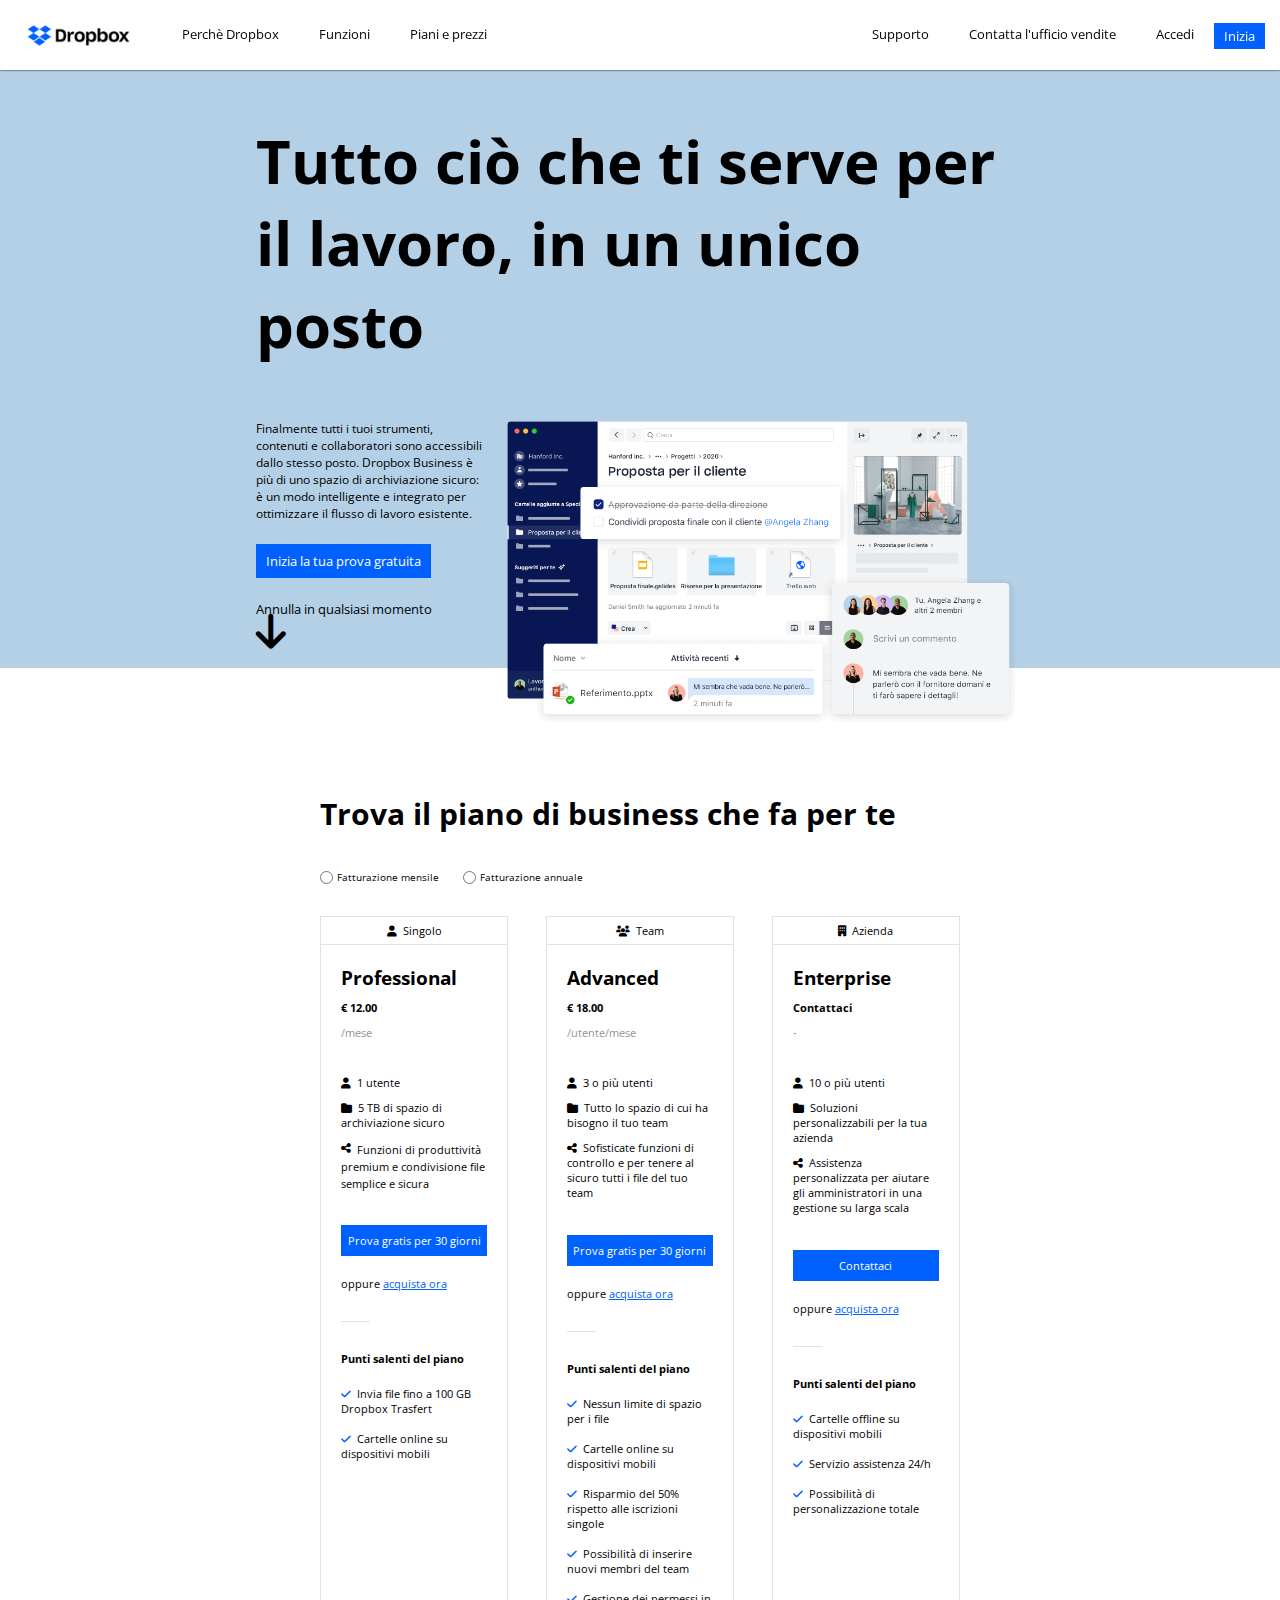
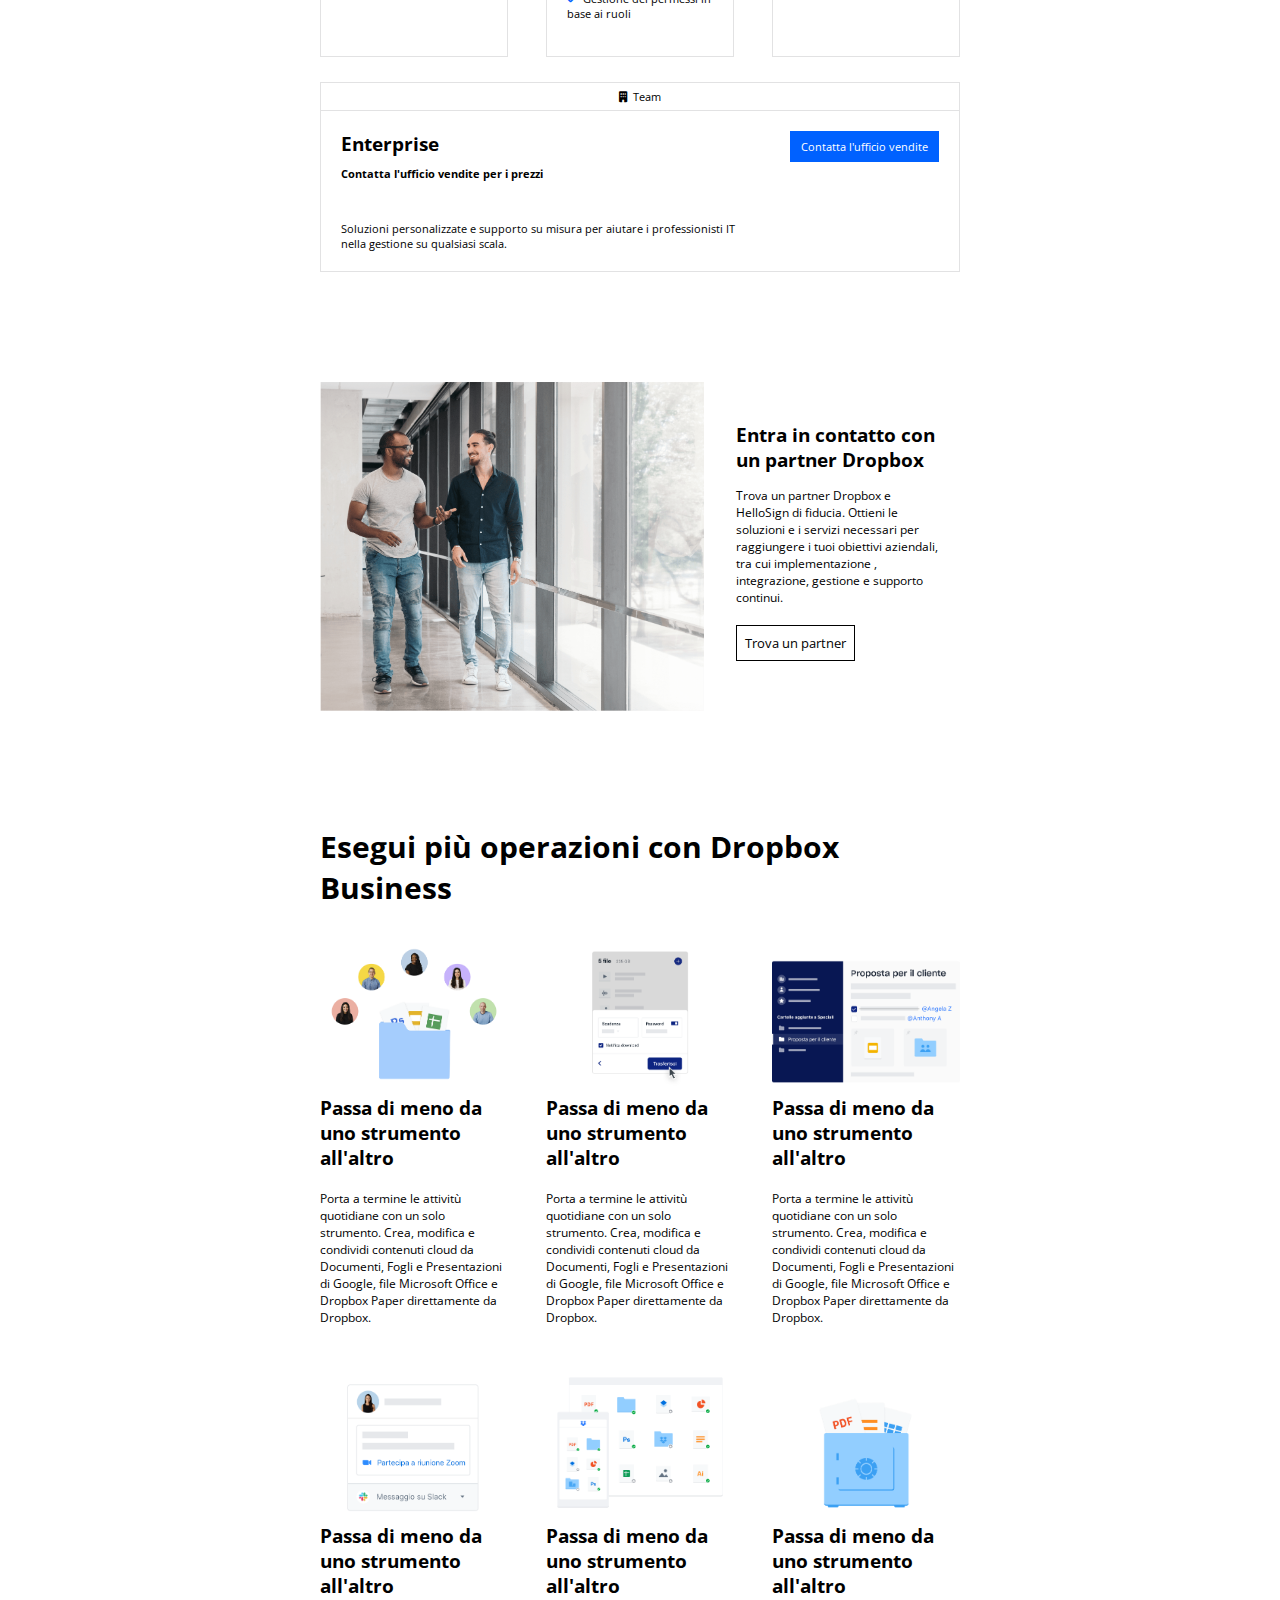
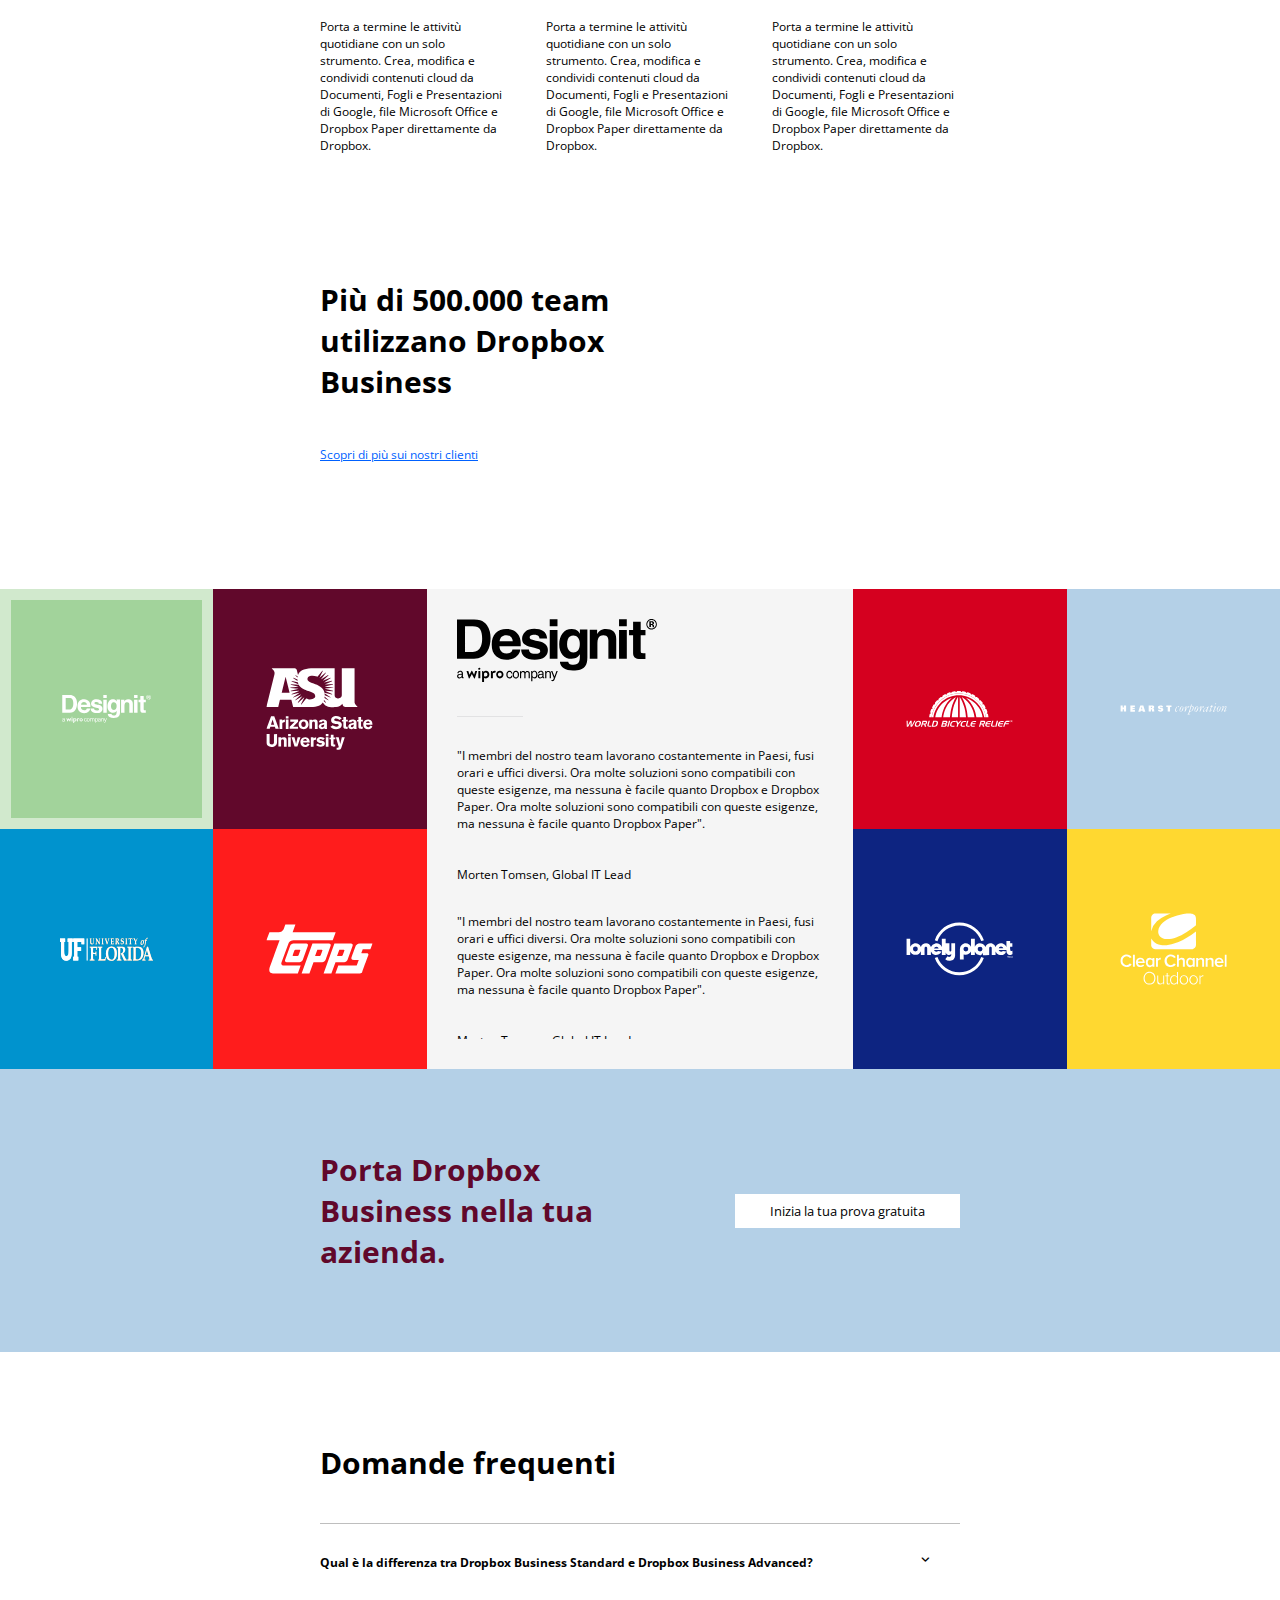
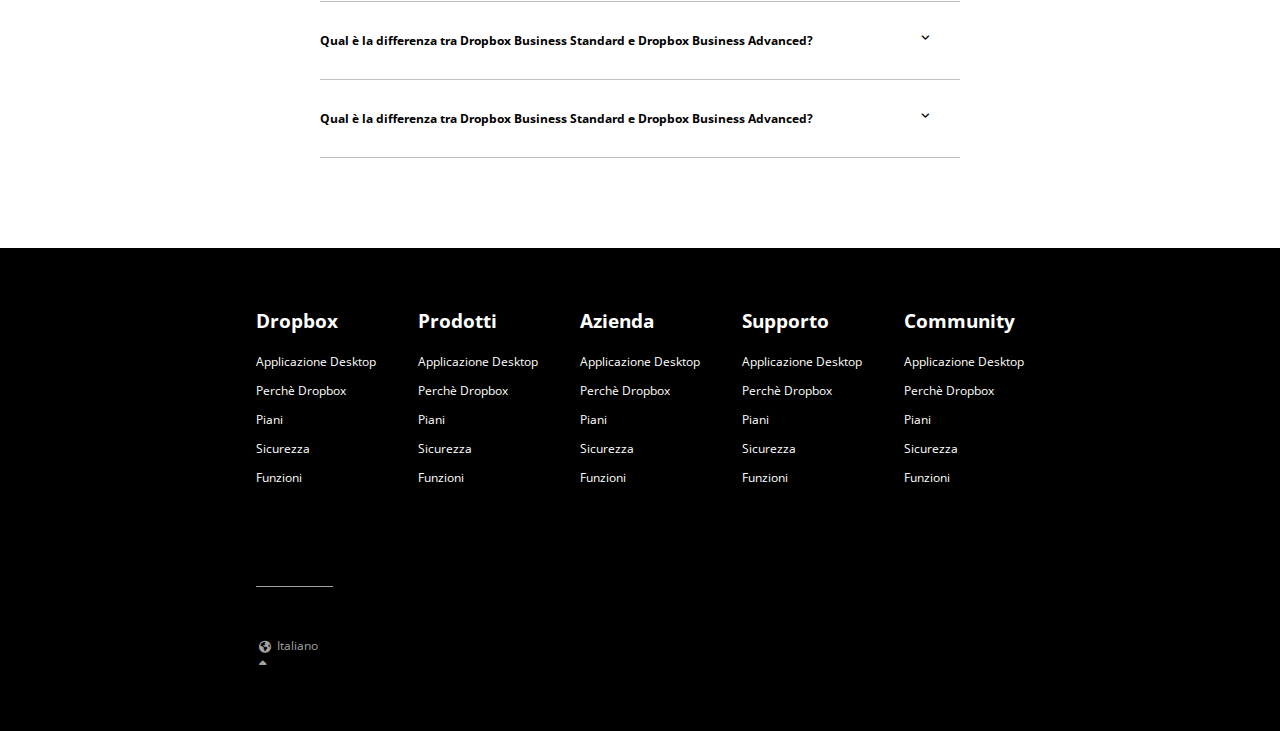
==== commit 984f1b67: "edited first section" ====
--- a/index.html
+++ b/index.html
@@ -131,34 +131,26 @@
                                 Professional
                             </h3>
 
-                            <!-- Inizio contenuto -->
-                            <div class="info-bold">
-                                &euro; 12.00
-                            </div>
-
-                            <div class="info-duration">
-                                /mese
-                            </div>
-                            
-                            <div class="info-user">
-                                <i class="fa-solid fa-user"></i> 1 utente
-                            </div>
-
-                            <div class="info-space">
-                                <i class="fa-solid fa-folder"></i> 5 TB di spazio di archiviazione sicuro
-                            </div>
-
-                            <div class="info-share">
-                                <i class="fa-solid fa-share-nodes"></i> Funzioni di produttivit&agrave; premium e condivisione file semplice e sicura
-                            </div>
-                        
-                            <div class="info-button">
-                                <a class="button blue" href="#">Prova gratis per 30 giorni</a>
-                            </div>
-
-                            <div class="info-link">
-                                oppure <a href="#">acquista ora</a>
-                            </div>
+                            <!-- Inizio lista -->
+                            <ul class="list-card">
+                                <li class="info-bold">&euro; 12.00</li>
+
+                                <li class="info-duration">/mese</li>
+
+                                <li><i class="fa-solid fa-user"></i> 1 utente</li>
+
+                                <li><i class="fa-solid fa-folder"></i> 5 TB di spazio di archiviazione sicuro</li>
+
+                                <li class="info-share">
+                                    <i class="fa-solid fa-share-nodes"></i> 
+                                    <span>Funzioni di produttivit&agrave; premium e condivisione file semplice e sicura</span> 
+                                </li>
+
+                                <li><a class="button blue" href="#">Prova gratis per 30 giorni</a></li>
+
+                                <li class="info-link">oppure <a href="#">acquista ora</a></li>
+
+                            </ul>
                                 
                             <!-- Separatore -->
                             <div class="sep"></div>
@@ -196,34 +188,23 @@
                                 Advanced
                             </h3>
 
-                            <!-- Inizio contenuto -->
-                            <div class="info-bold">
-                                &euro; 12.00
-                            </div>
-
-                            <div class="info-duration">
-                                /mese
-                            </div>
-                            
-                            <div class="info-user">
-                                <i class="fa-solid fa-user"></i> 1 utente
-                            </div>
-
-                            <div class="info-space">
-                                <i class="fa-solid fa-folder"></i> 5 TB di spazio di archiviazione sicuro
-                            </div>
-
-                            <div class="info-share">
-                                <i class="fa-solid fa-share-nodes"></i> Funzioni di produttivit&agrave; premium e condivisione file semplice e sicura
-                            </div>
-                        
-                            <div class="info-button">
-                                <a class="button blue" href="#">Prova gratis per 30 giorni</a>
-                            </div>
-
-                            <div class="info-link">
-                                oppure <a href="#">acquista ora</a>
-                            </div>
+                            <!-- Inizio lista -->
+                            <ul class="list-card">
+                                <li class="info-bold">&euro; 18.00</li>
+
+                                <li class="info-duration">/utente/mese</li>
+
+                                <li><i class="fa-solid fa-user"></i> 3 o pi&ugrave; utenti</li>
+
+                                <li><i class="fa-solid fa-folder"></i> Tutto lo spazio di cui ha bisogno il tuo team</li>
+
+                                <li class="info-share"><i class="fa-solid fa-share-nodes"></i> Sofisticate funzioni di controllo e per tenere al sicuro tutti i file del tuo team</li>
+
+                                <li><a class="button blue" href="#">Prova gratis per 30 giorni</a></li>
+
+                                <li class="info-link">oppure <a href="#">acquista ora</a></li>
+
+                            </ul>
                                 
                             <!-- Separatore -->
                             <div class="sep"></div>
@@ -273,34 +254,25 @@
                                 Enterprise
                             </h3>
 
-                            <!-- Inizio contenuto -->
-                            <div class="info-bold">
-                                &euro; 12.00
-                            </div>
-
-                            <div class="info-duration">
-                                /mese
-                            </div>
-                            
-                            <div class="info-user">
-                                <i class="fa-solid fa-user"></i> 1 utente
-                            </div>
-
-                            <div class="info-space">
-                                <i class="fa-solid fa-folder"></i> 5 TB di spazio di archiviazione sicuro
-                            </div>
-
-                            <div class="info-share">
-                                <i class="fa-solid fa-share-nodes"></i> Funzioni di produttivit&agrave; premium e condivisione file semplice e sicura
-                            </div>
-                        
-                            <div class="info-button">
-                                <a class="button blue" href="#">Prova gratis per 30 giorni</a>
-                            </div>
-
-                            <div class="info-link">
-                                oppure <a href="#">acquista ora</a>
-                            </div>
+                            <!-- Inizio lista -->
+                            <ul class="list-card">
+                                <li class="info-bold">Contattaci</li>
+
+                                 <li class="info-duration">-</li>
+
+                                 <li><i class="fa-solid fa-user"></i> 10 o pi&ugrave; utenti</li>
+
+                                 <li><i class="fa-solid fa-folder"></i> Soluzioni personalizzabili per la tua azienda</li>
+
+                                 <li class="info-share">
+                                    <i class="fa-solid fa-share-nodes"></i> Assistenza personalizzata per aiutare gli amministratori in una gestione su larga scala
+                                </li>
+
+                                <li><a class="button blue" href="#">Contattaci</a></li>
+
+                                <li class="info-link">oppure <a href="#">acquista ora</a></li>
+
+                            </ul>
 
                             <!-- Separatore -->
                             <div class="sep"></div>
@@ -347,14 +319,12 @@
                                     Enterprise
                                 </h3>
 
-                                <!-- Inizio contenuto -->
-                                <div class="info-bold">
-                                    Contatta l'ufficio vendite per i prezzi
-                                </div>
-                                
-                                <div class="info-description">
-                                    Soluzioni personalizzate e supporto su misura per aiutare i professionisti IT nella gestione su qualsiasi scala.
-                                </div>
+                                <!-- Inizio lista -->
+                                <ul class="list-card">
+                                    <li class="info-bold">Contatta l'ufficio vendite per i prezzi</li>
+
+                                    <li>Soluzioni personalizzate e supporto su misura per aiutare i professionisti IT nella gestione su qualsiasi scala.</li>
+                                </ul>
 
                             </div>
 
--- a/css/style.css
+++ b/css/style.css
@@ -266,23 +266,6 @@
     padding: 6px 0;
 }
 
-.content-card div {
-    padding-top: 10px;
-    font-size: 11px;
-}
-
-.content-card .info-user {
-    padding-top: 30px;
-}
-
-.content-card .info-button {
-    padding-top: 30px;
-}
-
-.card-section .info-description {
-    padding-top: 40px;
-}
-
 .card-section .info-bold {
     font-weight: bold;
 }
@@ -316,19 +299,41 @@
 }
 
 .card-section h6 {
-    padding: 20px 0;
+    padding-top: 30px;
+    padding-bottom: 20px;
 }
 
 .card-section .list-card {
     list-style-type: none;
 }
 
-.card-section .list-card li {
-    padding-bottom: 15px;
+.card-section .list-card li span, .card-section .list-card li {
     font-size: 11px;
 } 
 
-.card-section .list-card li i {
+.card-section .list-card:first-of-type li:not(.info-link) {
+    padding-top: 10px;
+}
+
+.card-section .list-card:first-of-type li:nth-of-type(3n+3) {
+    padding-top: 35px;
+}  
+
+.card-section .info-share {
+    min-height: 56px;
+} 
+
+.payment-section .info-link {
+    padding-top: 20px;
+    padding-bottom: 30px;
+    font-size: 11px;
+}
+
+.card-section .list-card:nth-of-type(2) li {
+    padding-bottom: 15px;
+}
+
+.card-section .list-card:nth-of-type(2) li i {
     color: #0061FF;
 }
 
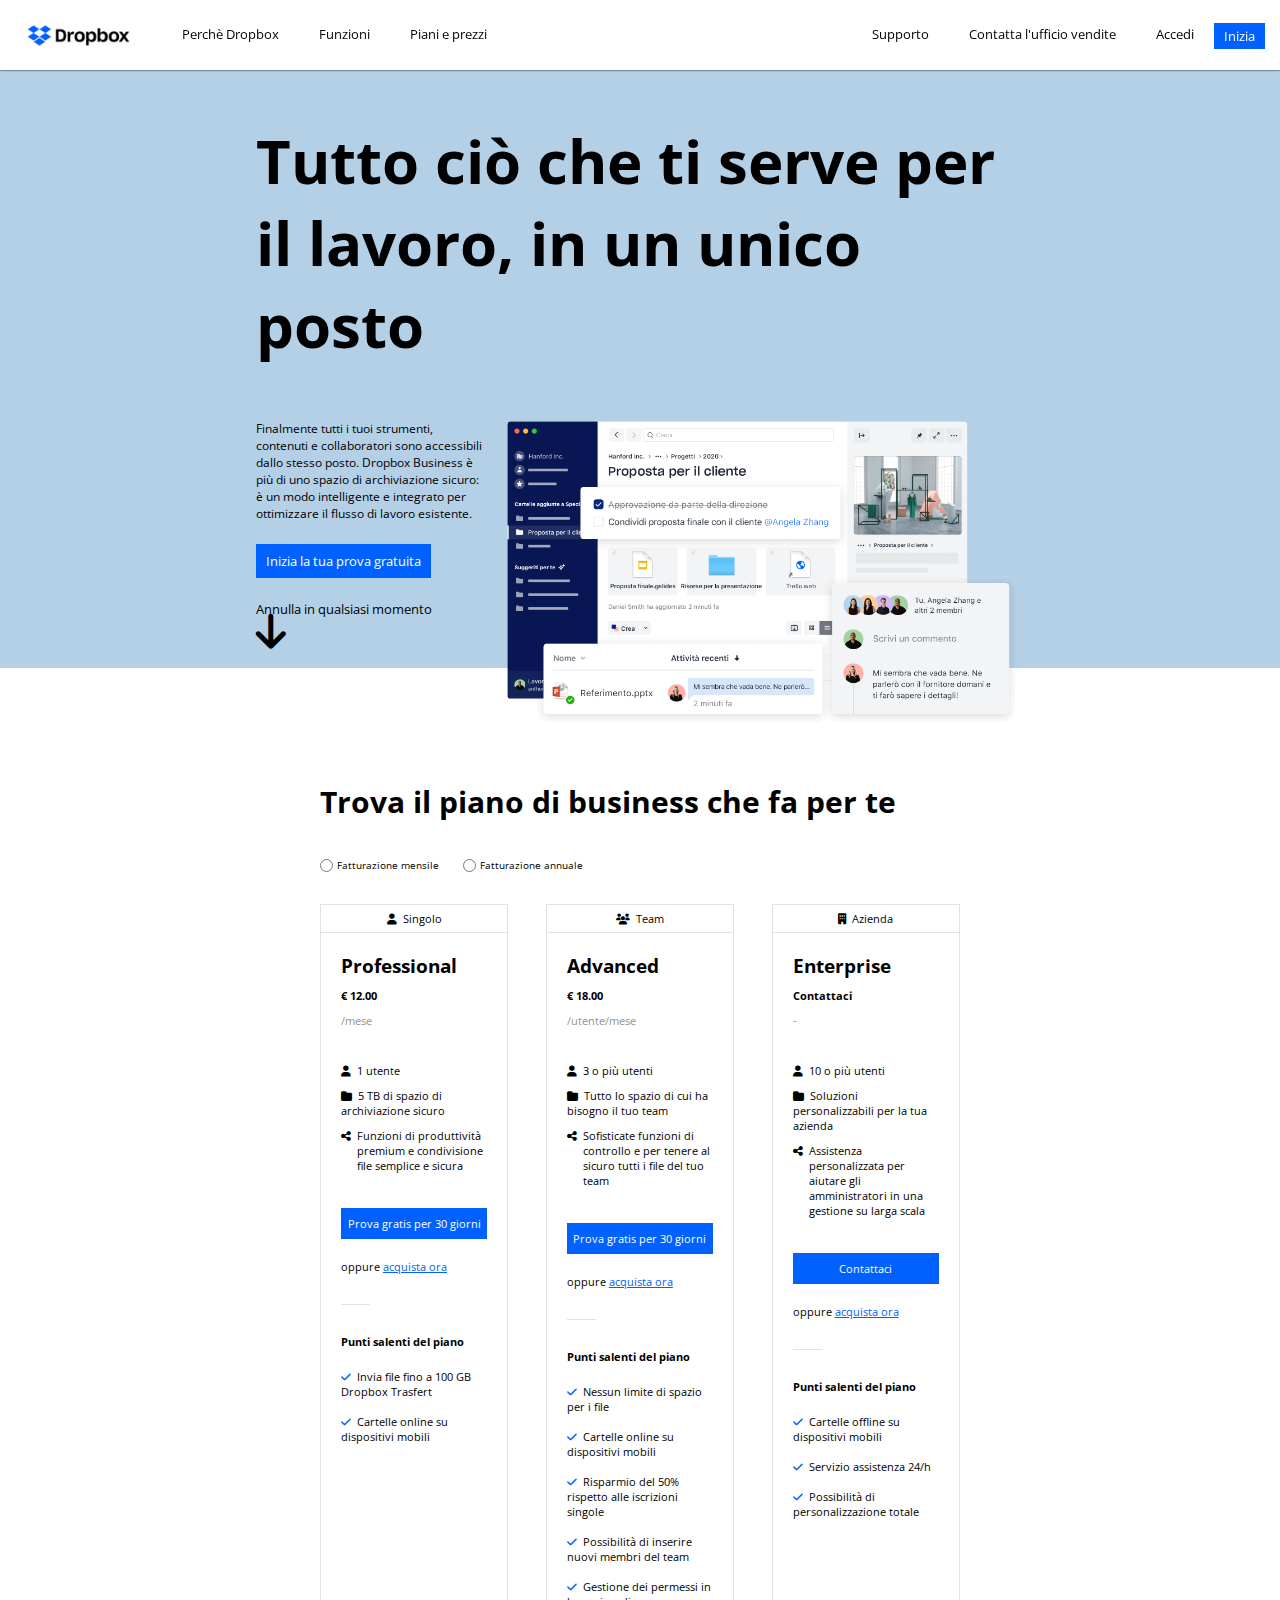
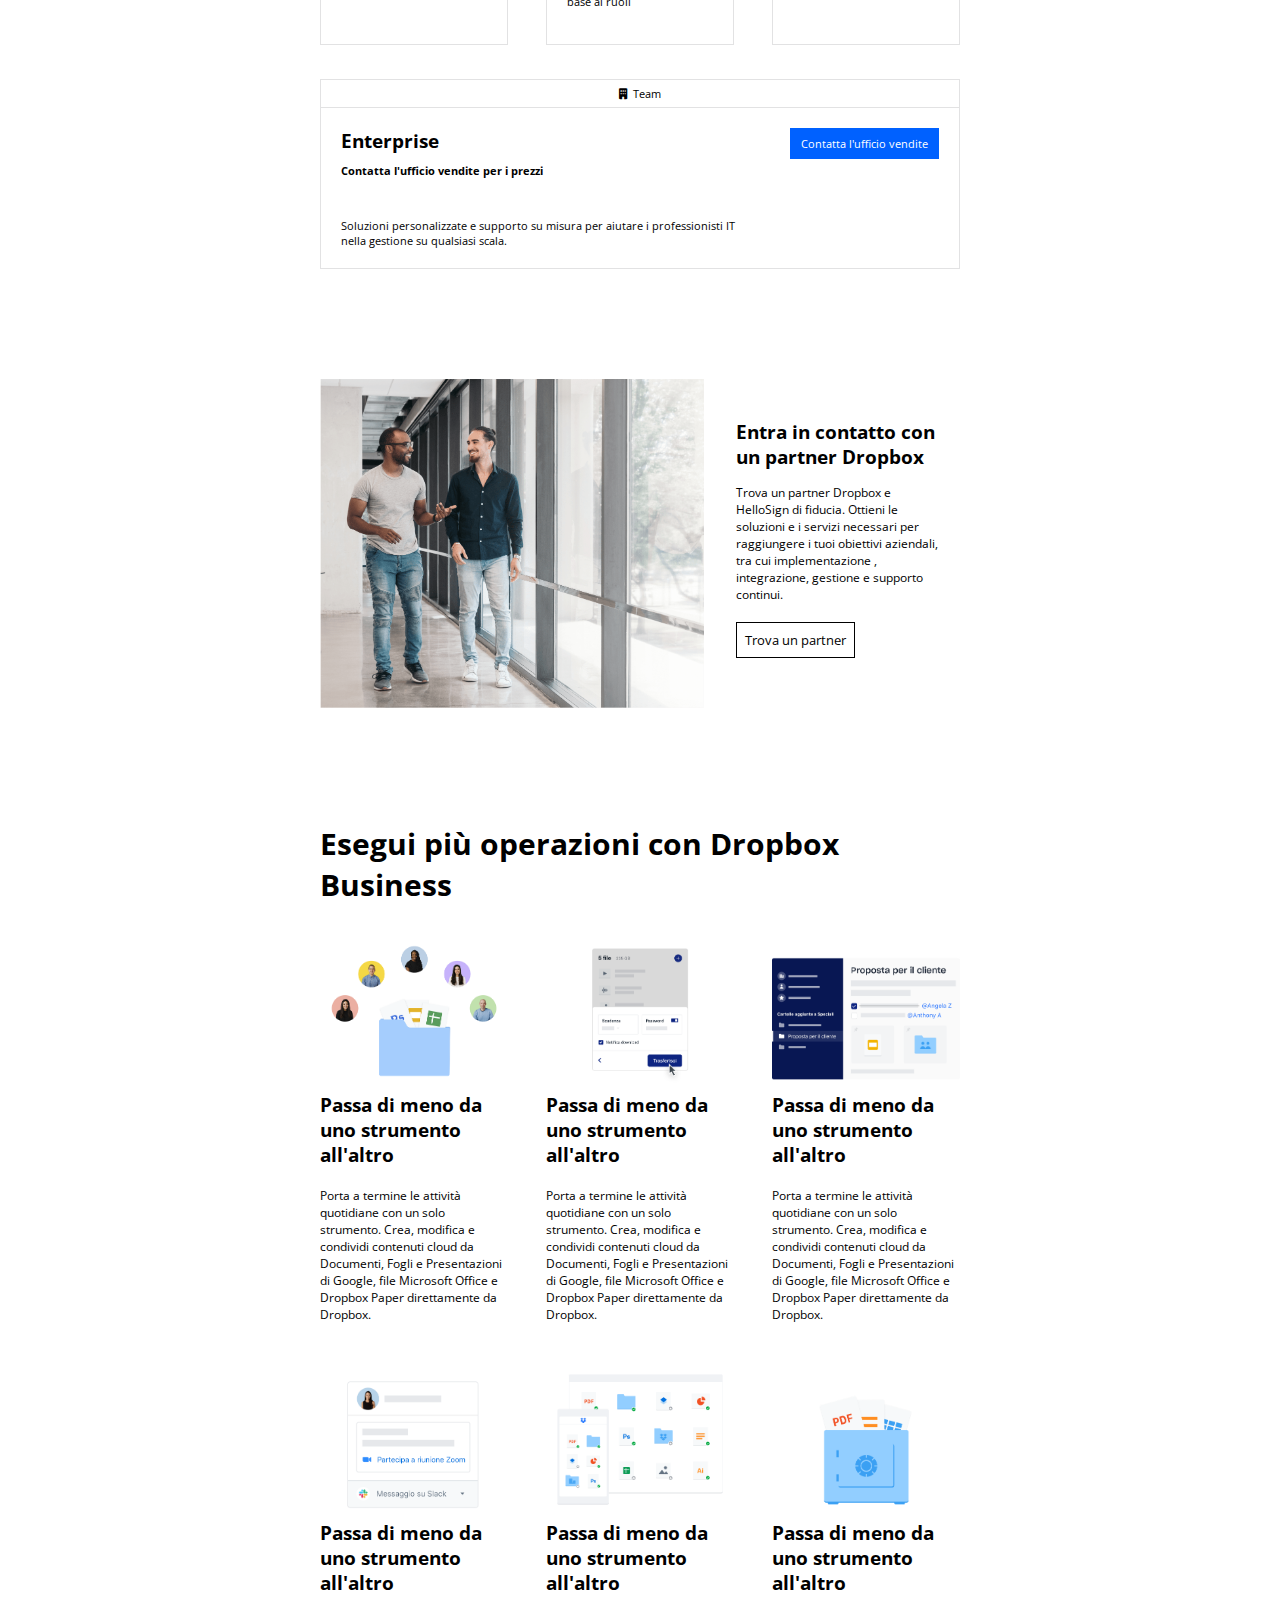
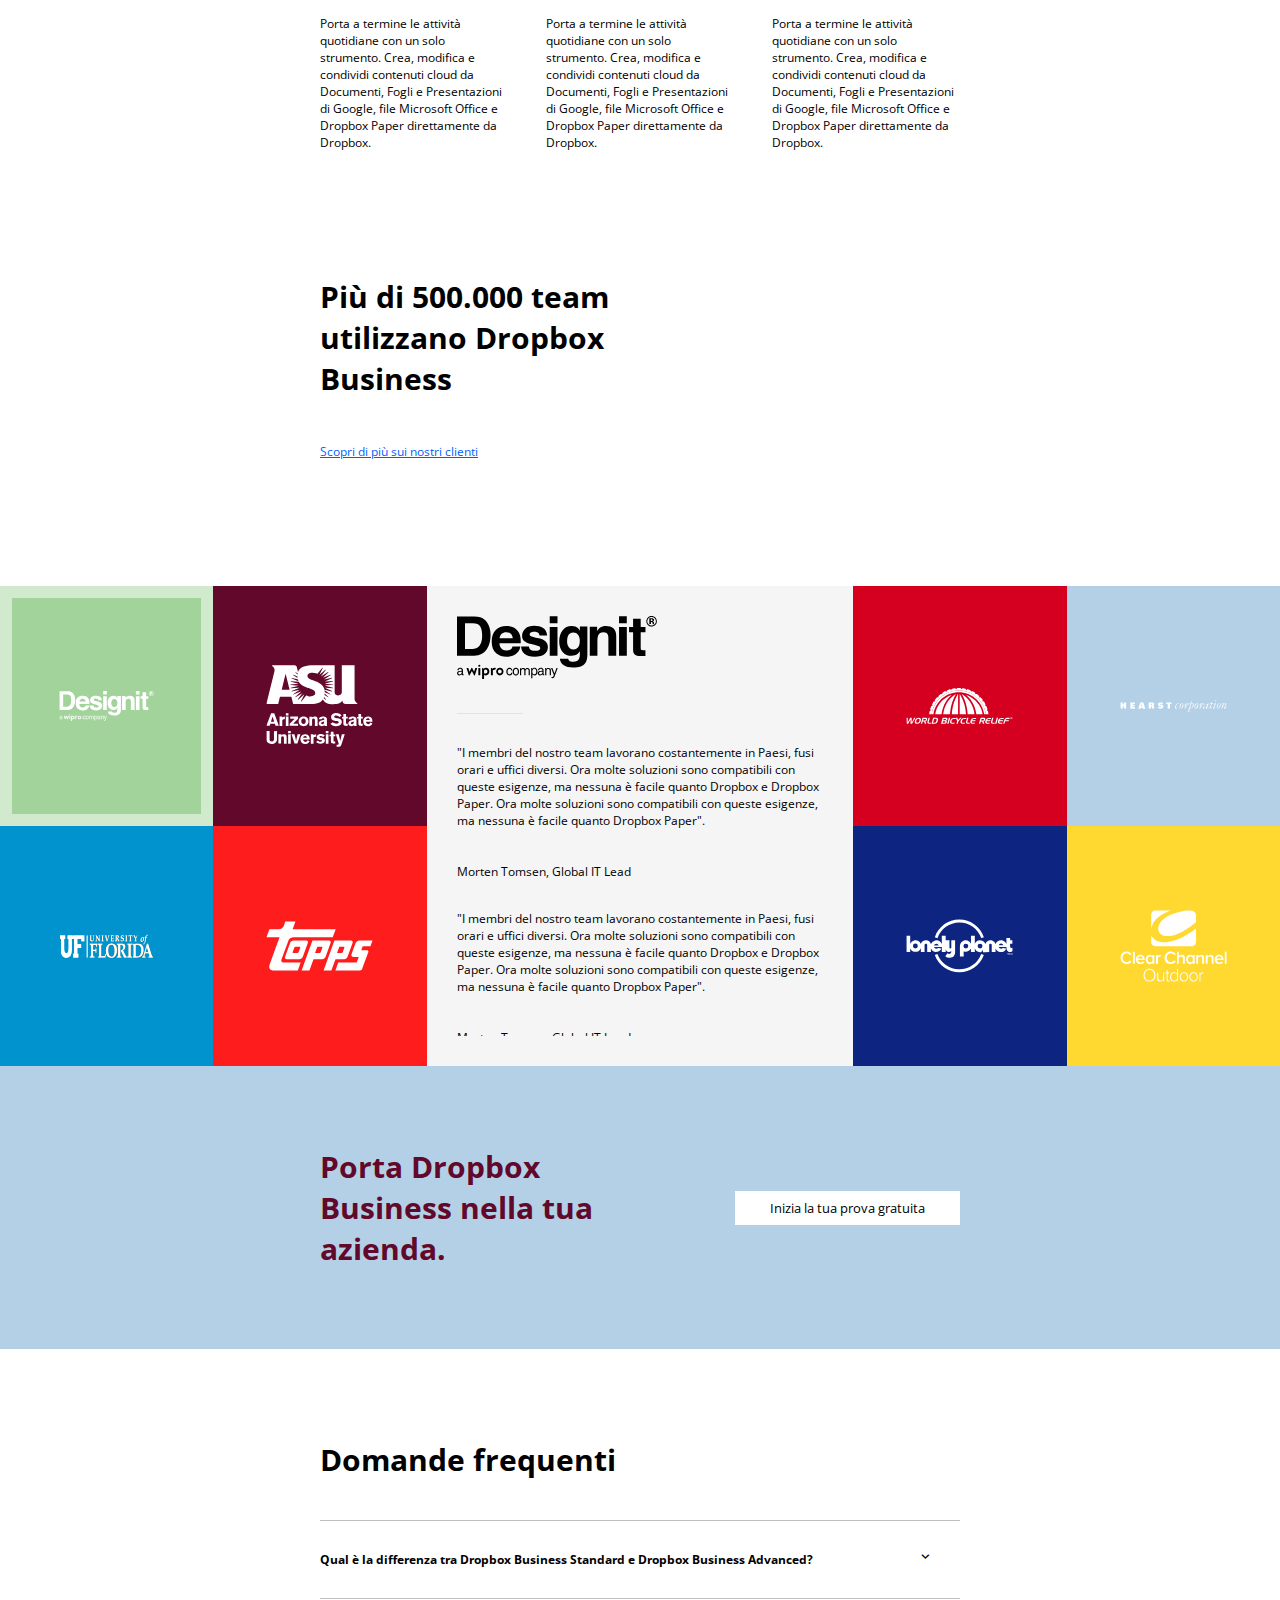
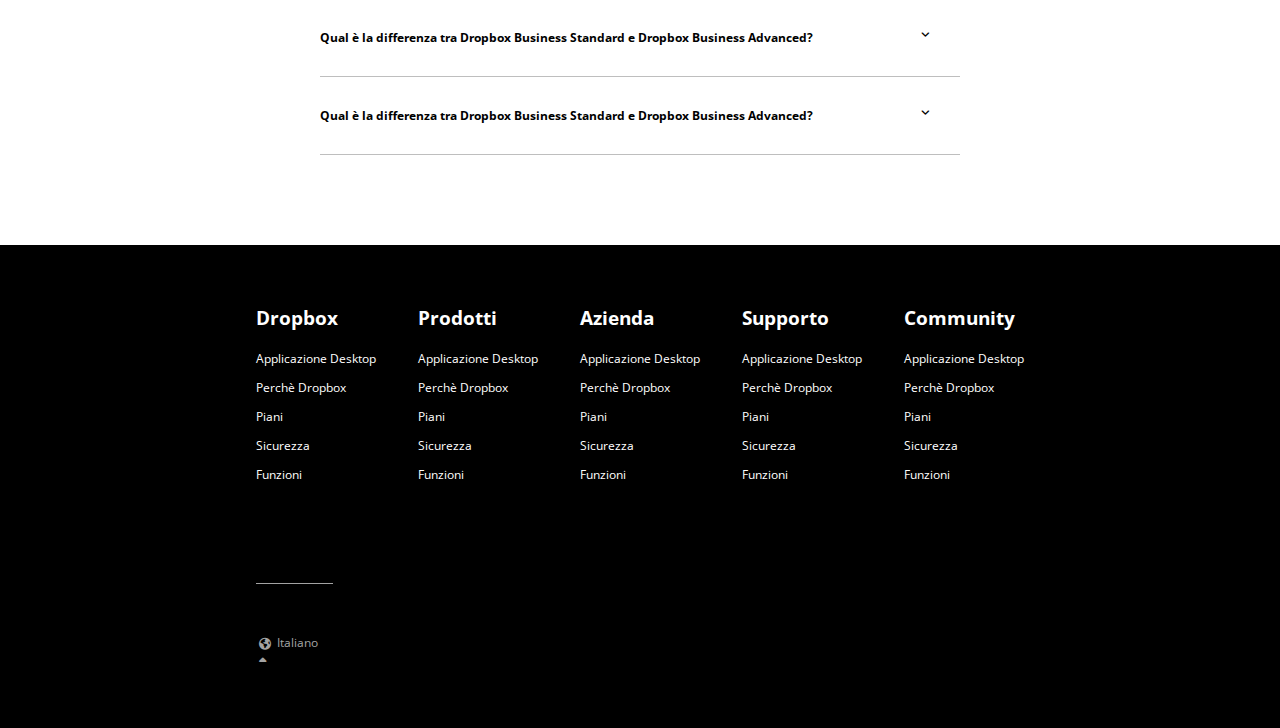
==== commit fc03a440: "final commit and push" ====
--- a/index.html
+++ b/index.html
@@ -23,29 +23,43 @@
                     </a>
                 </li>
                 <li>
-                    <a href="#">Perch&egrave; Dropbox</a>
+                    <a href="#">
+                        Perch&egrave; Dropbox
+                    </a>
                 </li>
                 <li>
-                    <a href="#">Funzioni</a>
+                    <a href="#">
+                        Funzioni
+                    </a>
                 </li>
                 <li>
-                    <a href="#">Piani e prezzi</a>
+                    <a href="#">
+                        Piani e prezzi
+                    </a>
                 </li>
             </ul>
 
             <!-- Parte destra nav -->
             <ul class="nav-right">
                 <li>
-                    <a href="#">Supporto</a>
+                    <a href="#">
+                        Supporto
+                    </a>
                 </li>
                 <li>
-                    <a href="#">Contatta l'ufficio vendite</a>
+                    <a href="#">
+                        Contatta l'ufficio vendite
+                    </a>
                 </li>
                 <li>
-                    <a href="#">Accedi</a>
+                    <a href="#">
+                        Accedi
+                    </a>
                 </li>
                 <li>
-                    <a href="#" class="button blue">Inizia</a>
+                    <a href="#" class="button blue">
+                        Inizia
+                    </a>
                 </li>
 
             </ul>
@@ -133,22 +147,36 @@
 
                             <!-- Inizio lista -->
                             <ul class="list-card">
-                                <li class="info-bold">&euro; 12.00</li>
-
-                                <li class="info-duration">/mese</li>
-
-                                <li><i class="fa-solid fa-user"></i> 1 utente</li>
-
-                                <li><i class="fa-solid fa-folder"></i> 5 TB di spazio di archiviazione sicuro</li>
+                                <li class="info-bold">
+                                    &euro; 12.00
+                                </li>
+
+                                <li class="info-duration">
+                                    /mese
+                                </li>
+
+                                <li>
+                                    <i class="fa-solid fa-user"></i> 1 utente
+                                </li>
+
+                                <li>
+                                    <i class="fa-solid fa-folder"></i> 5 TB di spazio di archiviazione sicuro
+                                </li>
 
                                 <li class="info-share">
                                     <i class="fa-solid fa-share-nodes"></i> 
                                     <span>Funzioni di produttivit&agrave; premium e condivisione file semplice e sicura</span> 
                                 </li>
 
-                                <li><a class="button blue" href="#">Prova gratis per 30 giorni</a></li>
-
-                                <li class="info-link">oppure <a href="#">acquista ora</a></li>
+                                <li>
+                                    <a class="button blue" href="#">
+                                        Prova gratis per 30 giorni
+                                    </a>
+                                </li>
+
+                                <li class="info-link">
+                                    oppure <a href="#">acquista ora</a>
+                                </li>
 
                             </ul>
                                 
@@ -190,19 +218,36 @@
 
                             <!-- Inizio lista -->
                             <ul class="list-card">
-                                <li class="info-bold">&euro; 18.00</li>
-
-                                <li class="info-duration">/utente/mese</li>
-
-                                <li><i class="fa-solid fa-user"></i> 3 o pi&ugrave; utenti</li>
-
-                                <li><i class="fa-solid fa-folder"></i> Tutto lo spazio di cui ha bisogno il tuo team</li>
-
-                                <li class="info-share"><i class="fa-solid fa-share-nodes"></i> Sofisticate funzioni di controllo e per tenere al sicuro tutti i file del tuo team</li>
-
-                                <li><a class="button blue" href="#">Prova gratis per 30 giorni</a></li>
-
-                                <li class="info-link">oppure <a href="#">acquista ora</a></li>
+                                <li class="info-bold">
+                                    &euro; 18.00
+                                </li>
+
+                                <li class="info-duration">
+                                    /utente/mese
+                                </li>
+
+                                <li>
+                                    <i class="fa-solid fa-user"></i> 3 o pi&ugrave; utenti
+                                </li>
+
+                                <li>
+                                    <i class="fa-solid fa-folder"></i> Tutto lo spazio di cui ha bisogno il tuo team
+                                </li>
+
+                                <li class="info-share">
+                                    <i class="fa-solid fa-share-nodes"></i>
+                                    <span>Sofisticate funzioni di controllo e per tenere al sicuro tutti i file del tuo team</span> 
+                                </li>
+
+                                <li>
+                                    <a class="button blue" href="#">
+                                        Prova gratis per 30 giorni
+                                    </a>
+                                </li>
+
+                                <li class="info-link">
+                                    oppure <a href="#">acquista ora</a>
+                                </li>
 
                             </ul>
                                 
@@ -256,21 +301,36 @@
 
                             <!-- Inizio lista -->
                             <ul class="list-card">
-                                <li class="info-bold">Contattaci</li>
-
-                                 <li class="info-duration">-</li>
-
-                                 <li><i class="fa-solid fa-user"></i> 10 o pi&ugrave; utenti</li>
-
-                                 <li><i class="fa-solid fa-folder"></i> Soluzioni personalizzabili per la tua azienda</li>
-
-                                 <li class="info-share">
-                                    <i class="fa-solid fa-share-nodes"></i> Assistenza personalizzata per aiutare gli amministratori in una gestione su larga scala
-                                </li>
-
-                                <li><a class="button blue" href="#">Contattaci</a></li>
-
-                                <li class="info-link">oppure <a href="#">acquista ora</a></li>
+                                <li class="info-bold">
+                                    Contattaci
+                                </li>
+
+                                <li class="info-duration">
+                                    -
+                                </li>
+
+                                <li>
+                                    <i class="fa-solid fa-user"></i> 10 o pi&ugrave; utenti
+                                </li>
+
+                                <li>
+                                    <i class="fa-solid fa-folder"></i> Soluzioni personalizzabili per la tua azienda
+                                </li>
+
+                                <li class="info-share">
+                                    <i class="fa-solid fa-share-nodes"></i> 
+                                    <span>Assistenza personalizzata per aiutare gli amministratori in una gestione su larga scala</span>
+                                </li>
+
+                                <li>
+                                    <a class="button blue" href="#">
+                                        Contattaci
+                                    </a>
+                                </li>
+
+                                <li class="info-link">
+                                    oppure <a href="#">acquista ora</a>
+                                </li>
 
                             </ul>
 
@@ -321,7 +381,9 @@
 
                                 <!-- Inizio lista -->
                                 <ul class="list-card">
-                                    <li class="info-bold">Contatta l'ufficio vendite per i prezzi</li>
+                                    <li class="info-bold">
+                                        Contatta l'ufficio vendite per i prezzi
+                                    </li>
 
                                     <li>Soluzioni personalizzate e supporto su misura per aiutare i professionisti IT nella gestione su qualsiasi scala.</li>
                                 </ul>
@@ -330,7 +392,9 @@
 
                             <!-- Parte destra con bottone -->
                             <div class="last-card-button">
-                                <a class="button blue" href="#">Contatta l'ufficio vendite</a>
+                                <a class="button blue" href="#">
+                                    Contatta l'ufficio vendite
+                                </a>
                             </div>
 
                         </div>
@@ -344,7 +408,7 @@
                 <!-- Parte sinistra immagine -->
                 <div class="img-section">
 
-                    <img src="img/partner.png" alt="immagine partnership">
+                    <img src="img/partner.png" alt="immagine partner">
 
                 </div>
 
@@ -389,7 +453,7 @@
 
                         <!-- Paragrafo -->
                         <p>
-                            Porta a termine le attivit&ugrave; quotidiane con un solo strumento. Crea, modifica e condividi contenuti cloud da Documenti, Fogli e Presentazioni di Google, file Microsoft Office e Dropbox Paper direttamente da Dropbox.
+                            Porta a termine le attivit&agrave; quotidiane con un solo strumento. Crea, modifica e condividi contenuti cloud da Documenti, Fogli e Presentazioni di Google, file Microsoft Office e Dropbox Paper direttamente da Dropbox.
                         </p>
                     </div>
 
@@ -404,7 +468,7 @@
 
                         <!-- Paragrafo -->
                         <p>
-                            Porta a termine le attivit&ugrave; quotidiane con un solo strumento. Crea, modifica e condividi contenuti cloud da Documenti, Fogli e Presentazioni di Google, file Microsoft Office e Dropbox Paper direttamente da Dropbox.
+                            Porta a termine le attivit&agrave; quotidiane con un solo strumento. Crea, modifica e condividi contenuti cloud da Documenti, Fogli e Presentazioni di Google, file Microsoft Office e Dropbox Paper direttamente da Dropbox.
                         </p>
                     </div>
 
@@ -419,7 +483,7 @@
 
                         <!-- Paragrafo -->
                         <p>
-                            Porta a termine le attivit&ugrave; quotidiane con un solo strumento. Crea, modifica e condividi contenuti cloud da Documenti, Fogli e Presentazioni di Google, file Microsoft Office e Dropbox Paper direttamente da Dropbox.
+                            Porta a termine le attivit&agrave; quotidiane con un solo strumento. Crea, modifica e condividi contenuti cloud da Documenti, Fogli e Presentazioni di Google, file Microsoft Office e Dropbox Paper direttamente da Dropbox.
                         </p>
                     </div>
 
@@ -434,7 +498,7 @@
 
                         <!-- Paragrafo -->
                         <p>
-                            Porta a termine le attivit&ugrave; quotidiane con un solo strumento. Crea, modifica e condividi contenuti cloud da Documenti, Fogli e Presentazioni di Google, file Microsoft Office e Dropbox Paper direttamente da Dropbox.
+                            Porta a termine le attivit&agrave; quotidiane con un solo strumento. Crea, modifica e condividi contenuti cloud da Documenti, Fogli e Presentazioni di Google, file Microsoft Office e Dropbox Paper direttamente da Dropbox.
                         </p>
                     </div>
 
@@ -449,7 +513,7 @@
 
                         <!-- Paragrafo -->
                         <p>
-                            Porta a termine le attivit&ugrave; quotidiane con un solo strumento. Crea, modifica e condividi contenuti cloud da Documenti, Fogli e Presentazioni di Google, file Microsoft Office e Dropbox Paper direttamente da Dropbox.
+                            Porta a termine le attivit&agrave; quotidiane con un solo strumento. Crea, modifica e condividi contenuti cloud da Documenti, Fogli e Presentazioni di Google, file Microsoft Office e Dropbox Paper direttamente da Dropbox.
                         </p>
                     </div>
 
@@ -464,7 +528,7 @@
 
                         <!-- Paragrafo -->
                         <p>
-                            Porta a termine le attivit&ugrave; quotidiane con un solo strumento. Crea, modifica e condividi contenuti cloud da Documenti, Fogli e Presentazioni di Google, file Microsoft Office e Dropbox Paper direttamente da Dropbox.
+                            Porta a termine le attivit&agrave; quotidiane con un solo strumento. Crea, modifica e condividi contenuti cloud da Documenti, Fogli e Presentazioni di Google, file Microsoft Office e Dropbox Paper direttamente da Dropbox.
                         </p>
                     </div>
 
@@ -500,7 +564,9 @@
                 <!-- Design It -->
                 <div class="square designit">
 
-                    <img src="img/designit.svg" alt="immagine design it">
+                    <div class="square-bordi">
+                        <img src="img/designit.svg" alt="immagine design it">
+                    </div>
 
                 </div>
 
--- a/css/style.css
+++ b/css/style.css
@@ -84,7 +84,7 @@
     padding-bottom: 2px;
 }
 
-.nav-left li:not(:first-child) a:hover, .nav-right li:nth-child(2) a:hover, .nav-right li:nth-child(3) a:hover {
+.nav-left li:not(:first-child) a:hover, .nav-right li:not(:last-child) a:hover {
     padding-bottom: 0;
     border-bottom: 2px solid #0061ff;
 }
@@ -183,7 +183,7 @@
 
 /* Main */
 main {
-    padding-top: 70px;
+    padding-top: 58px;
 }
 
 /* Padding sezioni */
@@ -206,6 +206,7 @@
 
 .payment-section .card-section:last-child {
     width: 100%;
+    margin-top: 9px;
 }
 
 .payment-section h2 {
@@ -219,20 +220,6 @@
 
 .payment-section input:nth-of-type(2) {
     margin-left: 20px;
-}
-
-.check-button {
-    background: #fff;
-    border: 1px solid #d9d9dc;
-    padding: 3px 0;
-    height: 15px;
-    width: 15px; 
-    border-radius: 100%; 
-    display: inline-block;
-}
-
-.check-button:active {
-    border: 4px solid #0061ff; 
 }
 
 .content-section {
@@ -320,7 +307,12 @@
 }  
 
 .card-section .info-share {
-    min-height: 56px;
+    display: flex;
+}
+
+.card-section .info-share i {
+    height: 100%; 
+    padding: 3px 6px 0 0;
 } 
 
 .payment-section .info-link {
@@ -420,23 +412,34 @@
     min-height: 240px;
 }
 
+.square-bordi {
+    display: flex;
+    background-color: #a2d39b;
+    height: 100%;
+}
+
+.square.designit {
+    background-color: #d1e9cd;
+    padding: 12px;
+}
+
+.square:not(.designit) {
+    padding: 40px;
+}
+
 .square img {
     filter: invert(100%);
+    transform: scale(.8);
+}
+
+.square.designit img {
+    transform: scale(.5);
 }
 
 .square.florida img {
     transform: scale(.7, .15);
 }
 
-.square:not(.florida) img {
-    transform: scale(.8);
-} 
-
-.square.designit {
-    background-color: #a2d39b;
-    border: 11px solid #d1e9cd;
-}
-
 .square.arizona {
     background-color: #61082b;
 }
@@ -463,11 +466,6 @@
 
 .square.clear-channel {
     background-color: #ffd830;
-}
-
-.brand-section .title-section {
-    width: 100%;
-    height: 100px;
 }
 
 .center-section {
@@ -527,17 +525,14 @@
     padding-top: 40px;
 }
 
-.list-faq li {
+.list-faq li a {
+    display: flex;
+    justify-content: space-between;
+    font-size: 12px;
+    font-weight: bold;
+    color: #000;
     border-top: 1px solid #bebebe;
     padding: 30px 0;
-}
-
-.list-faq li a {
-    display: flex;
-    justify-content: space-between;
-    font-size: 12px;
-    font-weight: bold;
-    color: #000;
 }
 
 .list-faq li:last-child {
@@ -567,6 +562,10 @@
     padding-bottom: 100px;
 }
 
+.top-footer a:hover {
+    text-decoration: underline;
+}
+
 .top-footer h3 {
     padding-bottom: 20px;
 }
@@ -603,10 +602,6 @@
     color: #a3a3a3;
 }
 
-.top-footer a:hover {
-    text-decoration: underline;
-}
-
 .language-footer i {
     vertical-align: middle;
     padding: 0 3px;
